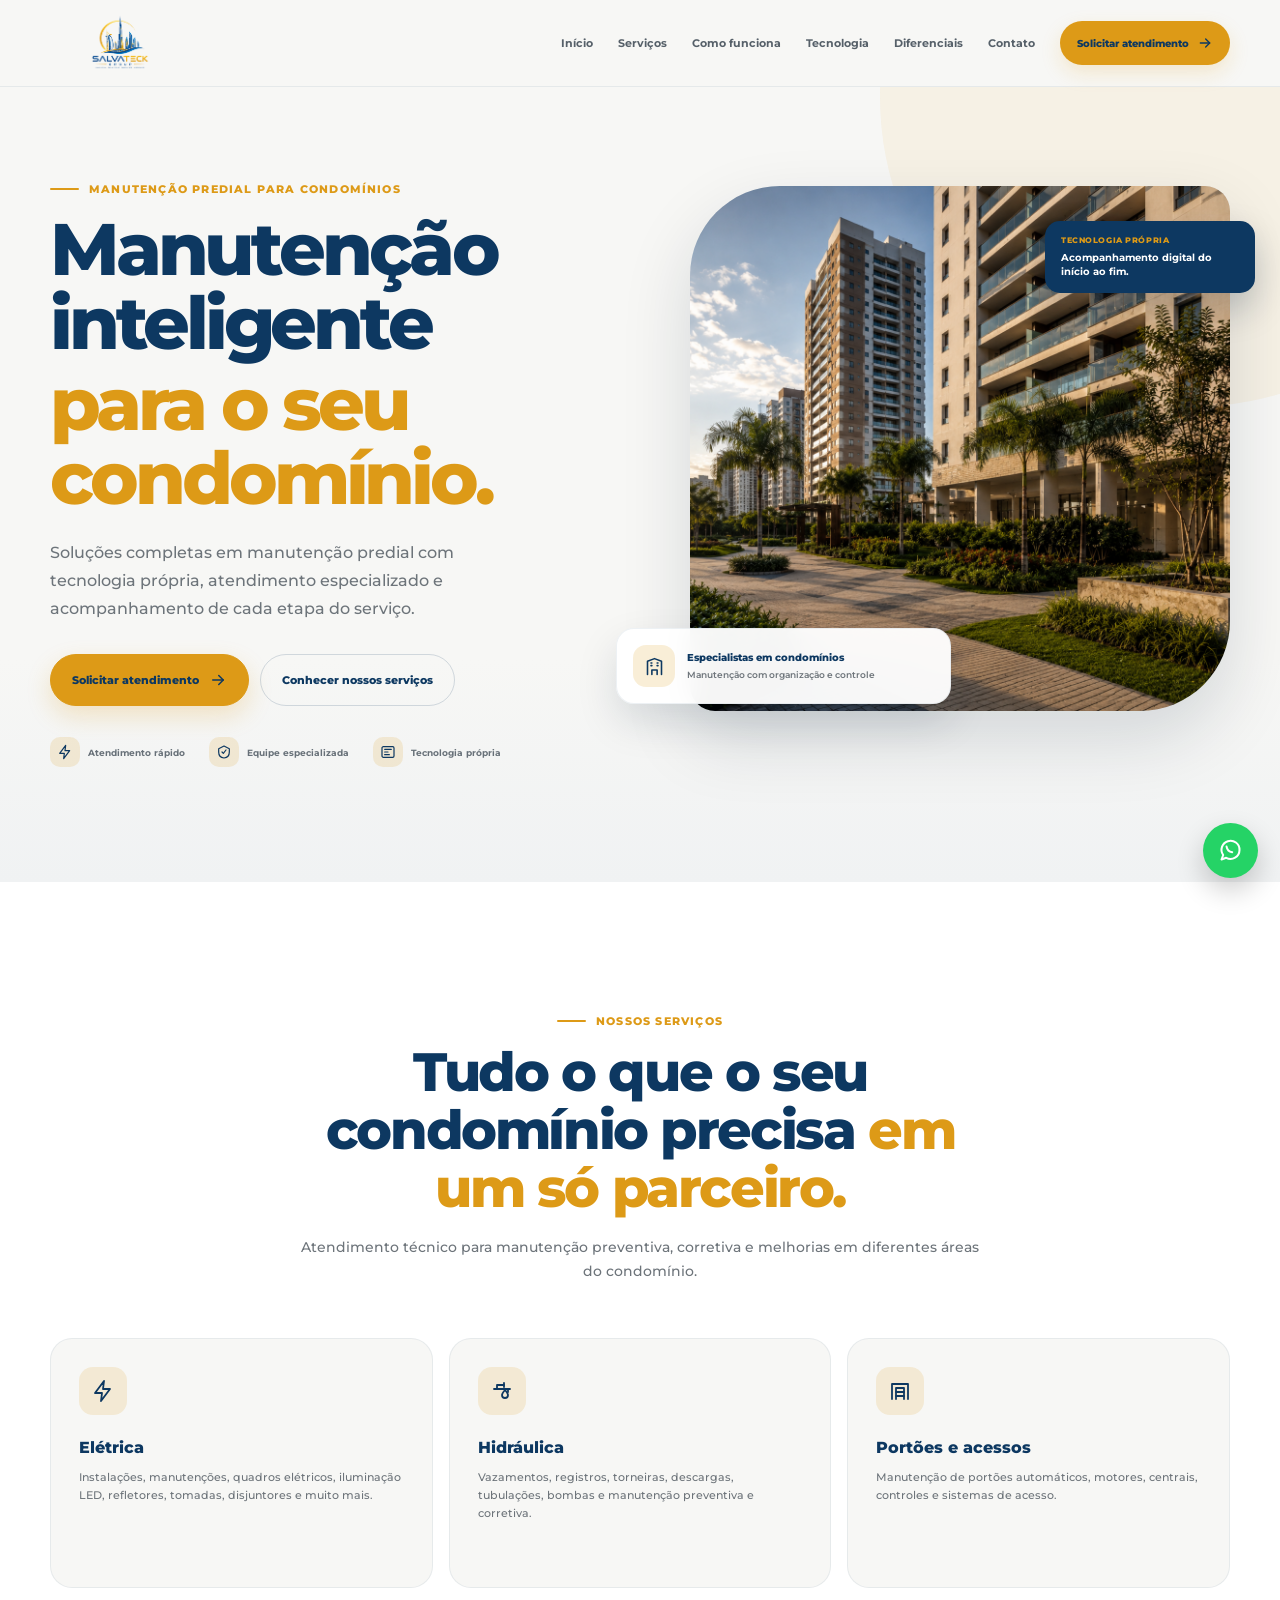
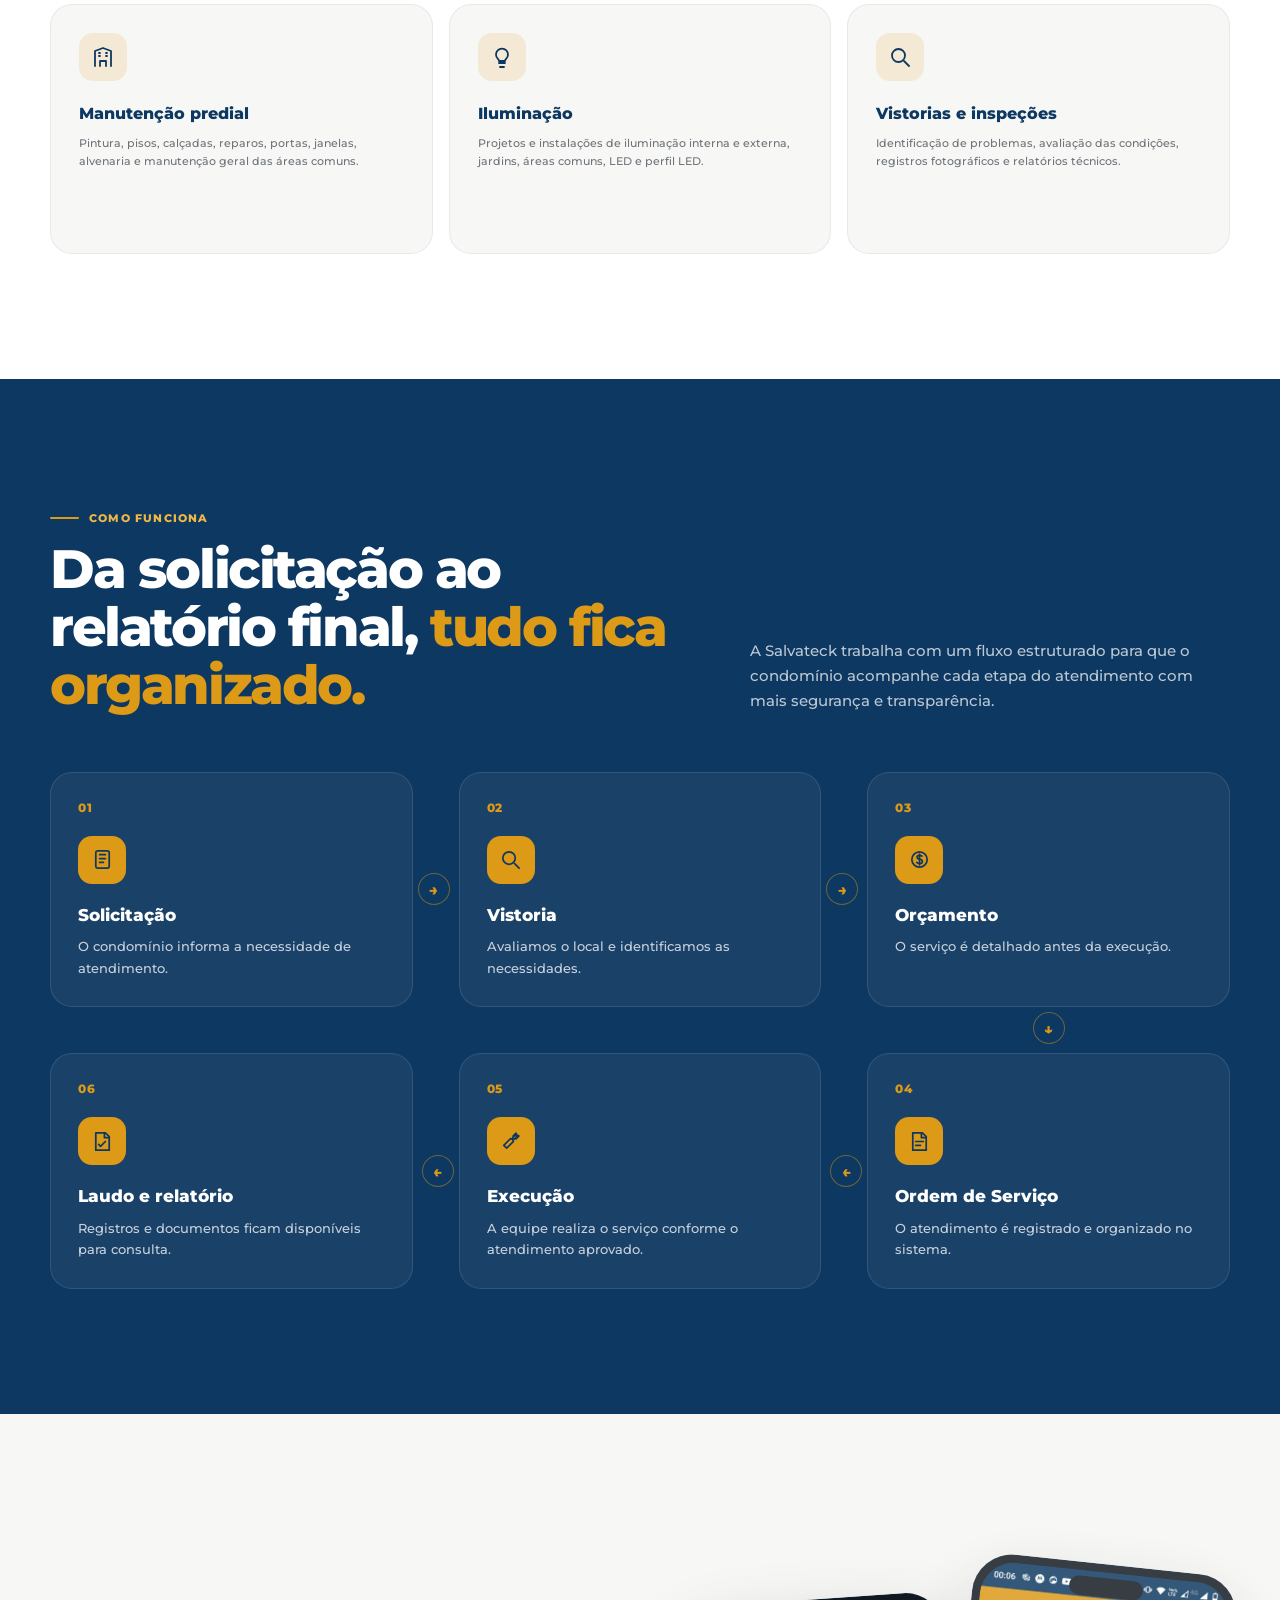
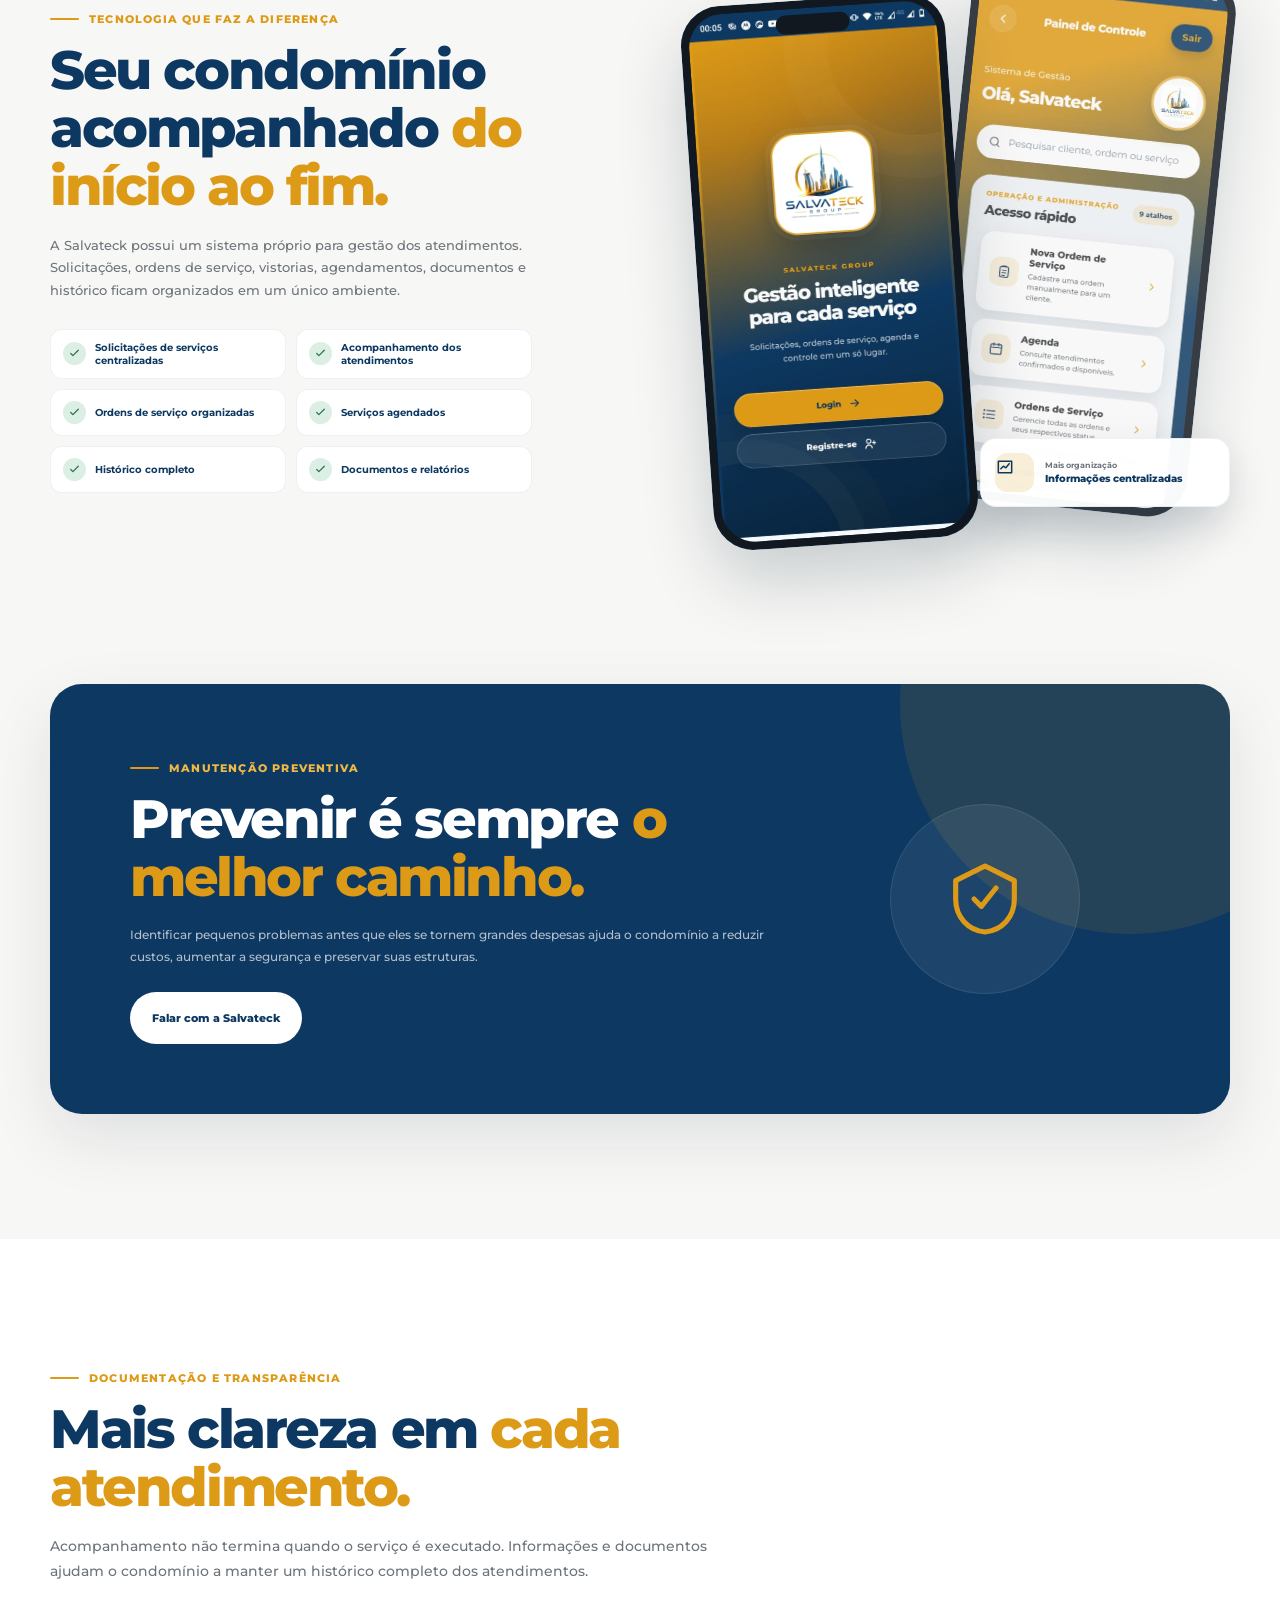
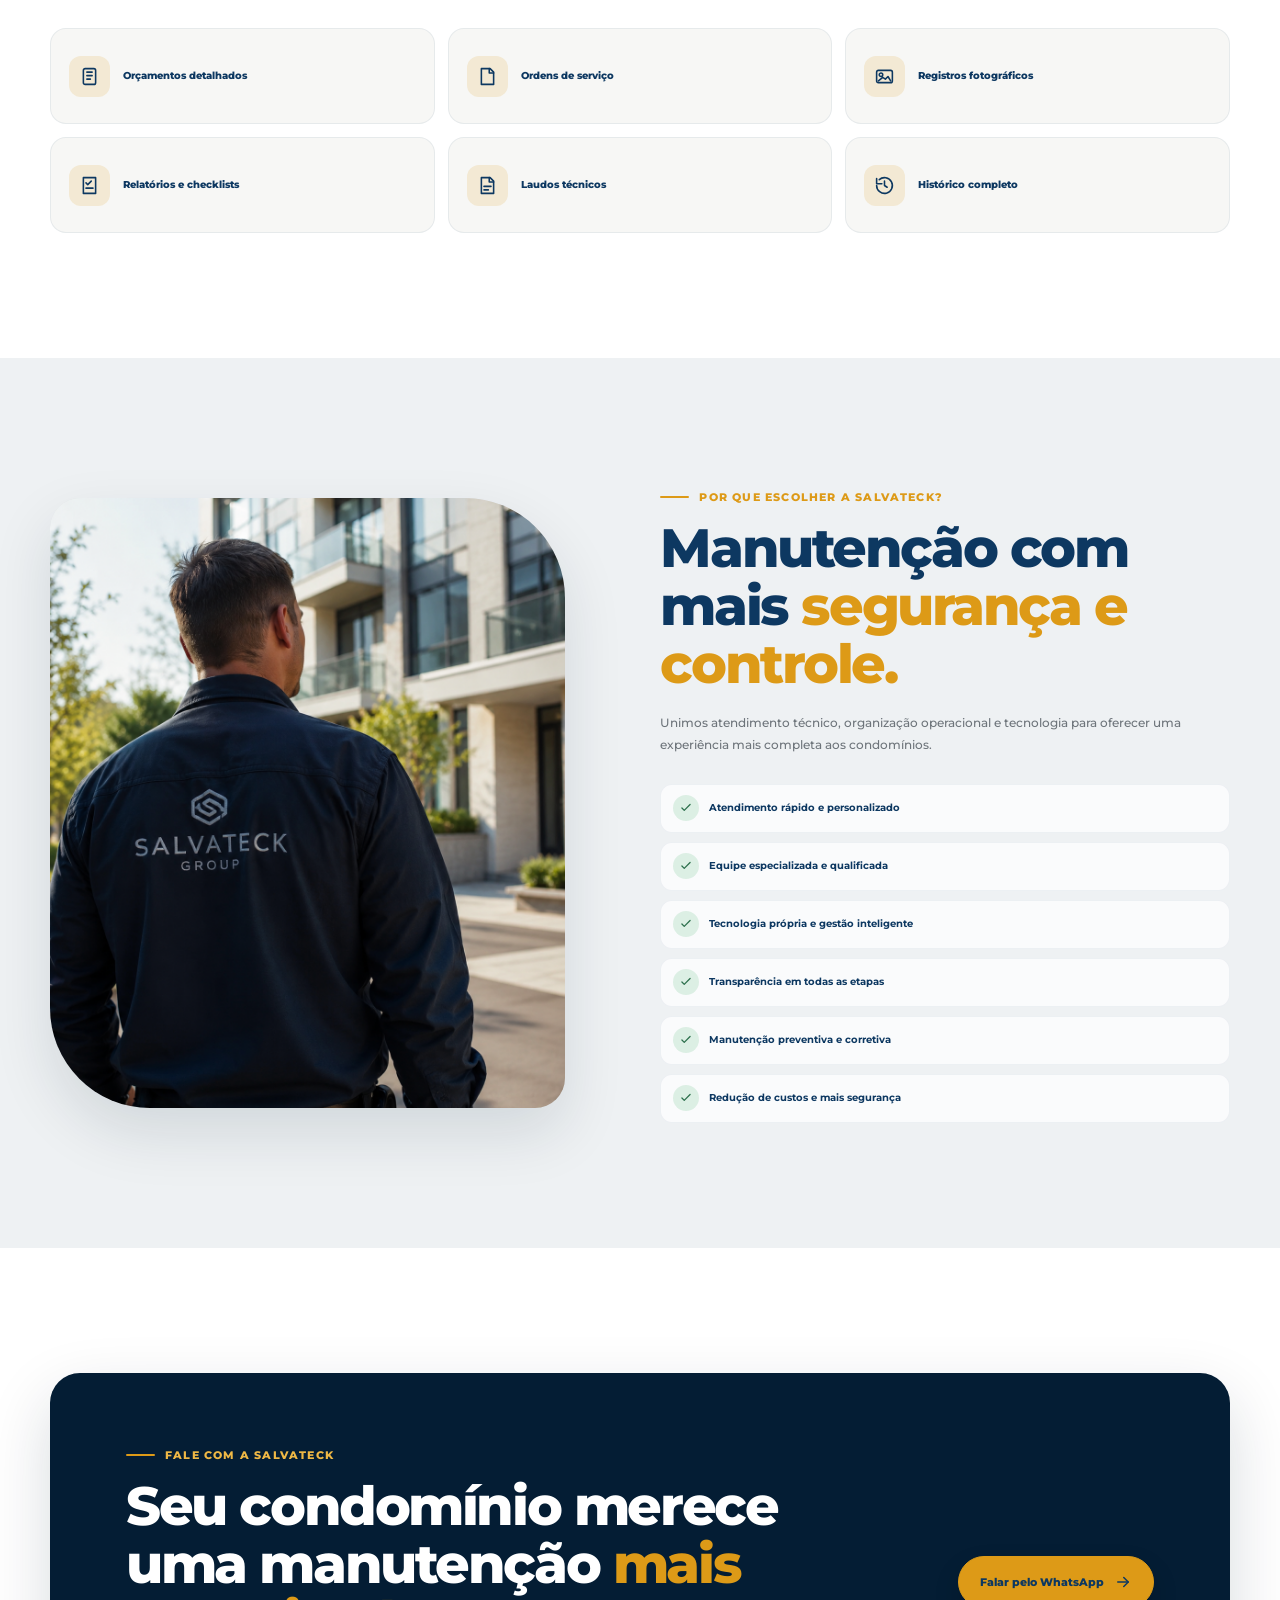
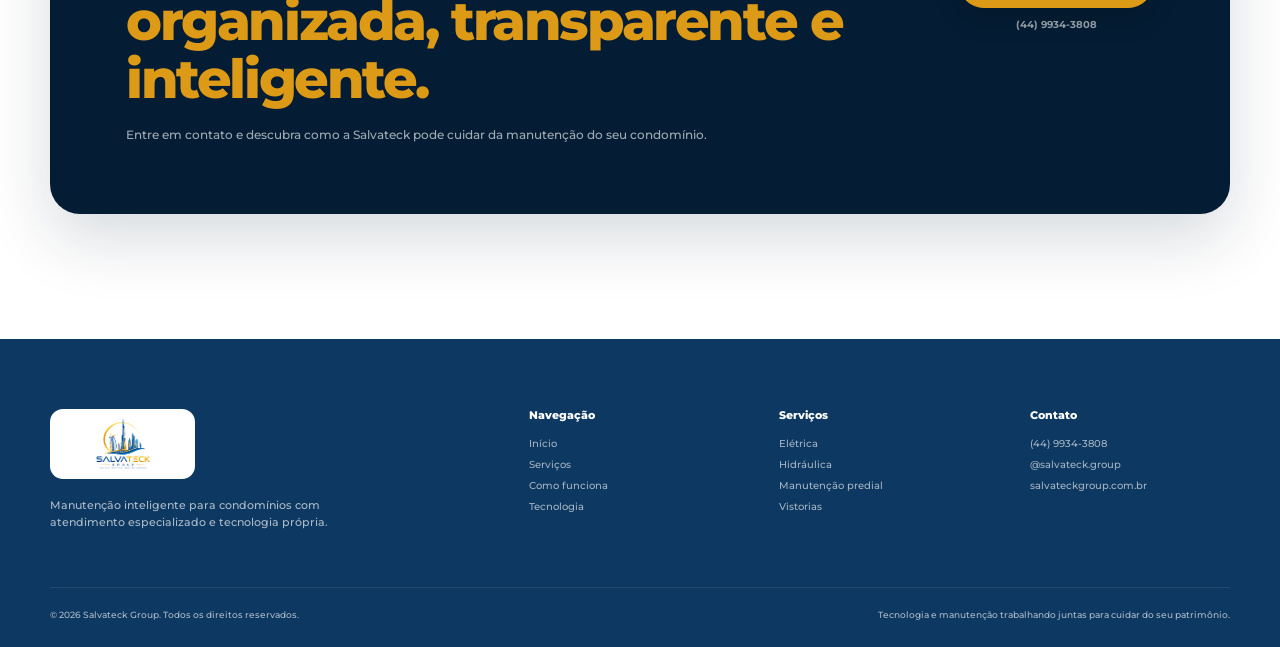
==== index.html @ cb02fda3 "ajustes icons" ====
<!DOCTYPE html>
<html lang="pt-BR">

<head>
  <!-- Google tag (gtag.js) -->
  <script async src="https://www.googletagmanager.com/gtag/js?id=G-5KNRWK5TKQ"></script>

  <script>
    window.dataLayer = window.dataLayer || [];

    function gtag() {
      dataLayer.push(arguments);
    }

    gtag("js", new Date());
    gtag("config", "G-5KNRWK5TKQ");
  </script>
  <meta charset="UTF-8" />

  <meta name="viewport" content="width=device-width, initial-scale=1.0" />

  <meta name="description" content="Manutenção inteligente para condomínios. A Salvateck oferece soluções completas em manutenção predial com tecnologia própria, organização, transparência e acompanhamento de cada atendimento." />

  <meta name="theme-color" content="#F7F7F5" />

  <!-- Open Graph -->
  <meta property="og:type" content="website" />
  <meta property="og:site_name" content="Salvateck Group" />
  <meta property="og:locale" content="pt_BR" />
  <meta property="og:url" content="https://salvateck-site.vercel.app/" />

  <meta property="og:title" content="Salvateck | Manutenção Inteligente para Condomínios" />

  <meta property="og:description" content="Soluções completas em manutenção predial com tecnologia própria, organização, segurança e transparência para o seu condomínio." />

  <meta property="og:image" content="https://salvateck-site.vercel.app/assets/images/compartilhamento-salvateck.png" />

  <meta property="og:image:type" content="image/png" />
  <meta property="og:image:alt" content="Salvateck - Manutenção inteligente para condomínios" />

  <!-- Compartilhamento em X / Twitter -->
  <meta name="twitter:card" content="summary_large_image" />

  <meta name="twitter:title" content="Salvateck | Manutenção Inteligente para Condomínios" />

  <meta name="twitter:description" content="Soluções completas em manutenção predial com tecnologia própria para condomínios." />

  <meta name="twitter:image" content="https://salvateck-site.vercel.app/assets/images/compartilhamento-salvateck.png" />

  <title>
    Salvateck | Manutenção Inteligente para Condomínios
  </title>

  <link rel="preconnect" href="https://fonts.googleapis.com" />

  <link rel="preconnect" href="https://fonts.gstatic.com" crossorigin />

  <link href="https://fonts.googleapis.com/css2?family=Montserrat:wght@400;500;600;700;800&display=swap" rel="stylesheet" />

  <link rel="stylesheet" href="css/style.css" />

  <!-- Ícones do site -->
  <link rel="icon" type="image/png" href="assets/images/favicon-salvateck-32.png" />
  <link rel="apple-touch-icon" href="assets/images/apple-touch-icon-salvateck.png" />
</head>

<body>

  <!-- =====================================================
       CABEÇALHO
  ====================================================== -->

  <header class="site-header" id="inicio">

    <div class="site-header__container">

      <a href="#inicio" class="site-logo" aria-label="Salvateck - Página inicial">

        <img src="assets/logo.salvateck.png" alt="Salvateck Group" />

      </a>

      <nav class="site-nav" id="site-nav" aria-label="Navegação principal">

        <a href="#inicio">
          Início
        </a>

        <a href="#servicos">
          Serviços
        </a>

        <a href="#como-funciona">
          Como funciona
        </a>

        <a href="#tecnologia">
          Tecnologia
        </a>

        <a href="#diferenciais">
          Diferenciais
        </a>

        <a href="#contato">
          Contato
        </a>

      </nav>

      <a href="https://wa.me/554499343808" class="header-cta" target="_blank" rel="noopener noreferrer">

        Solicitar atendimento

        <svg viewBox="0 0 24 24" aria-hidden="true">
          <path d="M5 12h14"></path>
          <path d="m13 6 6 6-6 6"></path>
        </svg>

      </a>

      <button type="button" class="menu-button" id="menu-button" aria-label="Abrir menu" aria-expanded="false" aria-controls="site-nav">

        <span></span>
        <span></span>
        <span></span>

      </button>

    </div>

  </header>

  <main>

    <!-- =====================================================
         HERO
    ====================================================== -->

    <section class="hero">

      <div class="hero__container">

        <div class="hero__content">

          <span class="section-eyebrow">
            Manutenção predial para condomínios
          </span>

          <h1>
            Manutenção inteligente
            <span>
              para o seu condomínio.
            </span>
          </h1>

          <p class="hero__description">
            Soluções completas em manutenção predial com tecnologia própria,
            atendimento especializado e acompanhamento de cada etapa do
            serviço.
          </p>

          <div class="hero__actions">

            <a href="https://wa.me/554499343808" class="button button--primary" target="_blank" rel="noopener noreferrer">

              Solicitar atendimento

              <svg viewBox="0 0 24 24" aria-hidden="true">
                <path d="M5 12h14"></path>
                <path d="m13 6 6 6-6 6"></path>
              </svg>

            </a>

            <a href="#servicos" class="button button--secondary">
              Conhecer nossos serviços
            </a>

          </div>

          <div class="hero__trust">

            <div class="hero__trust-item">

              <span class="hero__trust-icon">

                <svg viewBox="0 0 24 24" aria-hidden="true">
                  <path d="M13 2 4 14h7l-1 8 9-12h-7l1-8Z"></path>
                </svg>

              </span>

              <span>
                Atendimento rápido
              </span>

            </div>

            <div class="hero__trust-item">

              <span class="hero__trust-icon">

                <svg viewBox="0 0 24 24" aria-hidden="true">
                  <path d="M12 3 4 7v5c0 5 3.4 8.5 8 9 4.6-.5 8-4 8-9V7l-8-4Z"></path>
                  <path d="m9 12 2 2 4-5"></path>
                </svg>

              </span>

              <span>
                Equipe especializada
              </span>

            </div>

            <div class="hero__trust-item">

              <span class="hero__trust-icon">

                <svg viewBox="0 0 24 24" aria-hidden="true">
                  <rect x="3" y="4" width="18" height="16" rx="2"></rect>
                  <path d="M7 8h10M7 12h5M7 16h7"></path>
                </svg>

              </span>

              <span>
                Tecnologia própria
              </span>

            </div>

          </div>

        </div>

        <div class="hero__visual">

          <figure class="hero__image">

            <img src="assets/images/hero-condominio.png" alt="Condomínio moderno atendido pela Salvateck" />

          </figure>

          <div class="hero__badge">

            <span class="hero__badge-icon">

              <svg viewBox="0 0 24 24" aria-hidden="true">
                <path d="M4 21V6l8-3 8 3v15"></path>
                <path d="M9 21v-5h6v5"></path>
                <path d="M8 8h1M8 11h1M15 8h1M15 11h1"></path>
              </svg>

            </span>

            <div>

              <strong>
                Especialistas em condomínios
              </strong>

              <span>
                Manutenção com organização e controle
              </span>

            </div>

          </div>

          <div class="hero__technology">

            <span>
              Tecnologia própria
            </span>

            <strong>
              Acompanhamento digital do início ao fim.
            </strong>

          </div>

        </div>

      </div>

    </section>

    <!-- =====================================================
         SERVIÇOS
    ====================================================== -->

    <section class="services section" id="servicos">

      <div class="section-container">

        <header class="section-heading section-heading--center">

          <span class="section-eyebrow">
            Nossos serviços
          </span>

          <h2>
            Tudo o que o seu condomínio precisa
            <span>
              em um só parceiro.
            </span>
          </h2>

          <p>
            Atendimento técnico para manutenção preventiva, corretiva e
            melhorias em diferentes áreas do condomínio.
          </p>

        </header>

        <div class="services-grid">

          <!-- Elétrica -->

          <article class="service-card">

            <span class="service-card__icon">

              <svg viewBox="0 0 24 24" aria-hidden="true">
                <path d="M13 2 4 14h7l-1 8 9-12h-7l1-8Z"></path>
              </svg>

            </span>

            <h3>
              Elétrica
            </h3>

            <p>
              Instalações, manutenções, quadros elétricos, iluminação LED,
              refletores, tomadas, disjuntores e muito mais.
            </p>

          </article>

          <!-- Hidráulica -->

          <article class="service-card">

            <span class="service-card__icon">

              <svg viewBox="0 0 24 24" aria-hidden="true">
                <path d="M4 10h16"></path>
                <path d="M7 10V6h7"></path>
                <path d="M14 4v4"></path>
                <path d="M18 10v3"></path>
                <path d="M18 16c0 2-1.3 3-3 3s-3-1-3-3c0-1.4 1.4-3.2 3-5 1.6 1.8 3 3.6 3 5Z"></path>
              </svg>

            </span>

            <h3>
              Hidráulica
            </h3>

            <p>
              Vazamentos, registros, torneiras, descargas, tubulações,
              bombas e manutenção preventiva e corretiva.
            </p>

          </article>

          <!-- Portões -->

          <article class="service-card">

            <span class="service-card__icon">

              <svg viewBox="0 0 24 24" aria-hidden="true">
                <path d="M4 20V5h16v15"></path>
                <path d="M8 20V9h8v11"></path>
                <path d="M8 13h8"></path>
                <path d="M8 17h8"></path>
              </svg>

            </span>

            <h3>
              Portões e acessos
            </h3>

            <p>
              Manutenção de portões automáticos, motores, centrais,
              controles e sistemas de acesso.
            </p>

          </article>

          <!-- Manutenção Predial -->

          <article class="service-card">

            <span class="service-card__icon">

              <svg viewBox="0 0 24 24" aria-hidden="true">
                <path d="M4 21V6l8-3 8 3v15"></path>
                <path d="M9 21v-5h6v5"></path>
                <path d="M8 8h1M8 11h1M15 8h1M15 11h1"></path>
              </svg>

            </span>

            <h3>
              Manutenção predial
            </h3>

            <p>
              Pintura, pisos, calçadas, reparos, portas, janelas, alvenaria
              e manutenção geral das áreas comuns.
            </p>

          </article>

          <!-- Iluminação -->

          <article class="service-card">

            <span class="service-card__icon">

              <svg viewBox="0 0 24 24" aria-hidden="true">
                <path d="M9 18h6"></path>
                <path d="M10 22h4"></path>
                <path d="M8 14a6 6 0 1 1 8 0c-1 .7-1 1.5-1 2H9c0-.5 0-1.3-1-2Z"></path>
              </svg>

            </span>

            <h3>
              Iluminação
            </h3>

            <p>
              Projetos e instalações de iluminação interna e externa,
              jardins, áreas comuns, LED e perfil LED.
            </p>

          </article>

          <!-- Vistorias -->

          <article class="service-card">

            <span class="service-card__icon">

              <svg viewBox="0 0 24 24" aria-hidden="true">
                <circle cx="10.5" cy="10.5" r="6.5"></circle>
                <path d="m16 16 5 5"></path>
              </svg>

            </span>

            <h3>
              Vistorias e inspeções
            </h3>

            <p>
              Identificação de problemas, avaliação das condições,
              registros fotográficos e relatórios técnicos.
            </p>

          </article>

        </div>

      </div>

    </section>

    <!-- =====================================================
         COMO FUNCIONA
    ====================================================== -->

    <section class="process section" id="como-funciona">

      <div class="section-container">

        <div class="process__intro">

          <div>

            <span class="section-eyebrow section-eyebrow--light">
              Como funciona
            </span>

            <h2>
              Da solicitação ao relatório final,
              <span>
                tudo fica organizado.
              </span>
            </h2>

          </div>

          <p>
            A Salvateck trabalha com um fluxo estruturado para que o
            condomínio acompanhe cada etapa do atendimento com mais
            segurança e transparência.
          </p>

        </div>

        <div class="process-flow">

          <article class="process-step">

            <span class="process-step__number">
              01
            </span>

            <span class="process-step__icon">

              <svg viewBox="0 0 24 24" aria-hidden="true">
                <rect x="5" y="3" width="14" height="18" rx="2"></rect>
                <path d="M9 7h6M9 11h6M9 15h4"></path>
              </svg>

            </span>

            <h3>
              Solicitação
            </h3>

            <p>
              O condomínio informa a necessidade de atendimento.
            </p>

          </article>

          <article class="process-step">

            <span class="process-step__number">
              02
            </span>

            <span class="process-step__icon">

              <svg viewBox="0 0 24 24" aria-hidden="true">
                <circle cx="10.5" cy="10.5" r="6.5"></circle>
                <path d="m16 16 5 5"></path>
              </svg>

            </span>

            <h3>
              Vistoria
            </h3>

            <p>
              Avaliamos o local e identificamos as necessidades.
            </p>

          </article>

          <article class="process-step">

            <span class="process-step__number">
              03
            </span>

            <span class="process-step__icon">

              <svg viewBox="0 0 24 24" aria-hidden="true">
                <circle cx="12" cy="12" r="8"></circle>
                <path d="M14.5 8.5c-.6-.5-1.4-.8-2.5-.8-1.5 0-2.5.8-2.5 1.9 0 1.2 1 1.7 2.7 2.1 1.7.4 2.8 1 2.8 2.3 0 1.3-1.2 2.2-2.8 2.2-1.2 0-2.3-.4-3.1-1.1"></path>
                <path d="M12 6.4v11.2"></path>
              </svg>

            </span>

            <h3>
              Orçamento
            </h3>

            <p>
              O serviço é detalhado antes da execução.
            </p>

          </article>

          <article class="process-step">

            <span class="process-step__number">
              04
            </span>

            <span class="process-step__icon">

              <svg viewBox="0 0 24 24" aria-hidden="true">
                <path d="M5 3h10l4 4v14H5z"></path>
                <path d="M14 3v5h5"></path>
                <path d="M8 12h8M8 16h5"></path>
              </svg>

            </span>

            <h3>
              Ordem de Serviço
            </h3>

            <p>
              O atendimento é registrado e organizado no sistema.
            </p>

          </article>

          <article class="process-step">

            <span class="process-step__number">
              05
            </span>

            <span class="process-step__icon">

              <svg viewBox="0 0 24 24" aria-hidden="true">
                <path d="m14.7 6.3 3-3a4 4 0 0 1-5.6 5.6L5 16l3 3 7.1-7.1a4 4 0 0 1 5.6-5.6l-3 3"></path>
              </svg>

            </span>

            <h3>
              Execução
            </h3>

            <p>
              A equipe realiza o serviço conforme o atendimento aprovado.
            </p>

          </article>

          <article class="process-step">

            <span class="process-step__number">
              06
            </span>

            <span class="process-step__icon">

              <svg viewBox="0 0 24 24" aria-hidden="true">
                <path d="M5 3h10l4 4v14H5z"></path>
                <path d="M14 3v5h5"></path>
                <path d="m8 15 2 2 5-5"></path>
              </svg>

            </span>

            <h3>
              Laudo e relatório
            </h3>

            <p>
              Registros e documentos ficam disponíveis para consulta.
            </p>

          </article>

        </div>

      </div>

    </section>

    <!-- =====================================================
         TECNOLOGIA
    ====================================================== -->

    <section class="technology section" id="tecnologia">

      <div class="section-container">

        <div class="technology__grid">

          <div class="technology__content">

            <span class="section-eyebrow">
              Tecnologia que faz a diferença
            </span>

            <h2>
              Seu condomínio acompanhado
              <span>
                do início ao fim.
              </span>
            </h2>

            <p>
              A Salvateck possui um sistema próprio para gestão dos
              atendimentos. Solicitações, ordens de serviço, vistorias,
              agendamentos, documentos e histórico ficam organizados em
              um único ambiente.
            </p>

            <ul class="feature-list">

              <li>

                <span>

                  <svg viewBox="0 0 24 24" aria-hidden="true">
                    <path d="m5 12 4 4L19 6"></path>
                  </svg>

                </span>

                Solicitações de serviços centralizadas

              </li>

              <li>

                <span>

                  <svg viewBox="0 0 24 24" aria-hidden="true">
                    <path d="m5 12 4 4L19 6"></path>
                  </svg>

                </span>

                Acompanhamento dos atendimentos

              </li>

              <li>

                <span>

                  <svg viewBox="0 0 24 24" aria-hidden="true">
                    <path d="m5 12 4 4L19 6"></path>
                  </svg>

                </span>

                Ordens de serviço organizadas

              </li>

              <li>

                <span>

                  <svg viewBox="0 0 24 24" aria-hidden="true">
                    <path d="m5 12 4 4L19 6"></path>
                  </svg>

                </span>

                Serviços agendados

              </li>

              <li>

                <span>

                  <svg viewBox="0 0 24 24" aria-hidden="true">
                    <path d="m5 12 4 4L19 6"></path>
                  </svg>

                </span>

                Histórico completo

              </li>

              <li>

                <span>

                  <svg viewBox="0 0 24 24" aria-hidden="true">
                    <path d="m5 12 4 4L19 6"></path>
                  </svg>

                </span>

                Documentos e relatórios

              </li>

            </ul>

          </div>

          <div class="technology__visual">

            <div class="phone-mockup phone-mockup--back">

              <img src="assets/images/salvateck-sistema-2.jpeg" alt="Tela do sistema Salvateck" />

            </div>

            <div class="phone-mockup phone-mockup--front">

              <img src="assets/images/salvateck-sistema-1.jpeg" alt="Aplicativo Salvateck" />

            </div>

            <div class="technology__floating-card">

              <span class="technology__floating-icon">

                <svg viewBox="0 0 24 24" aria-hidden="true">
                  <path d="M4 19V5h16v14H4Z"></path>
                  <path d="m7 14 3-3 3 2 4-5"></path>
                </svg>

              </span>

              <div>

                <span>
                  Mais organização
                </span>

                <strong>
                  Informações centralizadas
                </strong>

              </div>

            </div>

          </div>

        </div>

      </div>

    </section>

    <!-- =====================================================
         MANUTENÇÃO PREVENTIVA
    ====================================================== -->

    <section class="preventive">

      <div class="section-container">

        <div class="preventive__card">

          <div class="preventive__content">

            <span class="section-eyebrow section-eyebrow--light">
              Manutenção preventiva
            </span>

            <h2>
              Prevenir é sempre
              <span>
                o melhor caminho.
              </span>
            </h2>

            <p>
              Identificar pequenos problemas antes que eles se tornem grandes
              despesas ajuda o condomínio a reduzir custos, aumentar a
              segurança e preservar suas estruturas.
            </p>

            <a href="https://wa.me/554499343808" class="button button--light" target="_blank" rel="noopener noreferrer">
              Falar com a Salvateck
            </a>

          </div>

          <div class="preventive__icon">

            <svg viewBox="0 0 24 24" aria-hidden="true">
              <path d="M12 3 4 7v5c0 5 3.4 8.5 8 9 4.6-.5 8-4 8-9V7l-8-4Z"></path>
              <path d="m9 12 2 2 4-5"></path>
            </svg>

          </div>

        </div>

      </div>

    </section>

    <!-- =====================================================
         DOCUMENTAÇÃO
    ====================================================== -->

    <section class="documentation section">

      <div class="section-container">

        <header class="section-heading">

          <span class="section-eyebrow">
            Documentação e transparência
          </span>

          <h2>
            Mais clareza em
            <span>
              cada atendimento.
            </span>
          </h2>

          <p>
            Acompanhamento não termina quando o serviço é executado.
            Informações e documentos ajudam o condomínio a manter um
            histórico completo dos atendimentos.
          </p>

        </header>

        <div class="documentation-grid">

          <article class="document-card">

            <span class="document-card__icon">

              <svg viewBox="0 0 24 24" aria-hidden="true">
                <rect x="5" y="3" width="14" height="18" rx="2"></rect>
                <path d="M9 7h6M9 11h6M9 15h4"></path>
              </svg>

            </span>

            <strong>
              Orçamentos detalhados
            </strong>

          </article>

          <article class="document-card">

            <span class="document-card__icon">

              <svg viewBox="0 0 24 24" aria-hidden="true">
                <path d="M5 3h10l4 4v14H5z"></path>
                <path d="M14 3v5h5"></path>
              </svg>

            </span>

            <strong>
              Ordens de serviço
            </strong>

          </article>

          <article class="document-card">

            <span class="document-card__icon">

              <svg viewBox="0 0 24 24" aria-hidden="true">
                <rect x="3" y="5" width="18" height="14" rx="2"></rect>
                <circle cx="8" cy="10" r="2"></circle>
                <path d="m5 17 5-4 3 2 3-3 3 5"></path>
              </svg>

            </span>

            <strong>
              Registros fotográficos
            </strong>

          </article>

          <article class="document-card">

            <span class="document-card__icon">

              <svg viewBox="0 0 24 24" aria-hidden="true">
                <path d="M5 3h14v18H5z"></path>
                <path d="m8 9 2 2 4-4"></path>
                <path d="M8 15h8"></path>
              </svg>

            </span>

            <strong>
              Relatórios e checklists
            </strong>

          </article>

          <article class="document-card">

            <span class="document-card__icon">

              <svg viewBox="0 0 24 24" aria-hidden="true">
                <path d="M5 3h10l4 4v14H5z"></path>
                <path d="M14 3v5h5"></path>
                <path d="M8 13h8M8 17h5"></path>
              </svg>

            </span>

            <strong>
              Laudos técnicos
            </strong>

          </article>

          <article class="document-card">

            <span class="document-card__icon">

              <svg viewBox="0 0 24 24" aria-hidden="true">
                <path d="M3 12a9 9 0 1 0 3-6.7"></path>
                <path d="M3 4v6h6"></path>
                <path d="M12 7v5l3 2"></path>
              </svg>

            </span>

            <strong>
              Histórico completo
            </strong>

          </article>

        </div>

      </div>

    </section>

    <!-- =====================================================
         DIFERENCIAIS
    ====================================================== -->

    <section class="why-us section" id="diferenciais">

      <div class="section-container">

        <div class="why-us__grid">

          <div class="why-us__image">

            <img src="assets/images/profissional-salvateck.png" alt="Profissional da Salvateck em atendimento" />

          </div>

          <div class="why-us__content">

            <span class="section-eyebrow">
              Por que escolher a Salvateck?
            </span>

            <h2>
              Manutenção com mais
              <span>
                segurança e controle.
              </span>
            </h2>

            <p>
              Unimos atendimento técnico, organização operacional e
              tecnologia para oferecer uma experiência mais completa aos
              condomínios.
            </p>

            <div class="why-us__list">

              <div class="why-us__item">

                <span>

                  <svg viewBox="0 0 24 24" aria-hidden="true">
                    <path d="m5 12 4 4L19 6"></path>
                  </svg>

                </span>

                <strong>
                  Atendimento rápido e personalizado
                </strong>

              </div>

              <div class="why-us__item">

                <span>

                  <svg viewBox="0 0 24 24" aria-hidden="true">
                    <path d="m5 12 4 4L19 6"></path>
                  </svg>

                </span>

                <strong>
                  Equipe especializada e qualificada
                </strong>

              </div>

              <div class="why-us__item">

                <span>

                  <svg viewBox="0 0 24 24" aria-hidden="true">
                    <path d="m5 12 4 4L19 6"></path>
                  </svg>

                </span>

                <strong>
                  Tecnologia própria e gestão inteligente
                </strong>

              </div>

              <div class="why-us__item">

                <span>

                  <svg viewBox="0 0 24 24" aria-hidden="true">
                    <path d="m5 12 4 4L19 6"></path>
                  </svg>

                </span>

                <strong>
                  Transparência em todas as etapas
                </strong>

              </div>

              <div class="why-us__item">

                <span>

                  <svg viewBox="0 0 24 24" aria-hidden="true">
                    <path d="m5 12 4 4L19 6"></path>
                  </svg>

                </span>

                <strong>
                  Manutenção preventiva e corretiva
                </strong>

              </div>

              <div class="why-us__item">

                <span>

                  <svg viewBox="0 0 24 24" aria-hidden="true">
                    <path d="m5 12 4 4L19 6"></path>
                  </svg>

                </span>

                <strong>
                  Redução de custos e mais segurança
                </strong>

              </div>

            </div>

          </div>

        </div>

      </div>

    </section>

    <!-- =====================================================
         CTA FINAL
    ====================================================== -->

    <section class="final-cta" id="contato">

      <div class="section-container">

        <div class="final-cta__card">

          <div class="final-cta__content">

            <span class="section-eyebrow section-eyebrow--light">
              Fale com a Salvateck
            </span>

            <h2>
              Seu condomínio merece uma manutenção
              <span>
                mais organizada, transparente e inteligente.
              </span>
            </h2>

            <p>
              Entre em contato e descubra como a Salvateck pode cuidar da
              manutenção do seu condomínio.
            </p>

          </div>

          <div class="final-cta__actions">

            <a href="https://wa.me/554499343808" class="button button--accent" target="_blank" rel="noopener noreferrer">

              Falar pelo WhatsApp

              <svg viewBox="0 0 24 24" aria-hidden="true">
                <path d="M5 12h14"></path>
                <path d="m13 6 6 6-6 6"></path>
              </svg>

            </a>

            <span>
              (44) 9934-3808
            </span>

          </div>

        </div>

      </div>

    </section>

  </main>

  <!-- =====================================================
       RODAPÉ
  ====================================================== -->

  <footer class="site-footer">

    <div class="section-container">

      <div class="site-footer__top">

        <div class="site-footer__brand">

          <img src="assets/logo.salvateck.png" alt="Salvateck Group" />

          <p>
            Manutenção inteligente para condomínios com atendimento
            especializado e tecnologia própria.
          </p>

        </div>

        <div class="site-footer__column">

          <strong>
            Navegação
          </strong>

          <a href="#inicio">
            Início
          </a>

          <a href="#servicos">
            Serviços
          </a>

          <a href="#como-funciona">
            Como funciona
          </a>

          <a href="#tecnologia">
            Tecnologia
          </a>

        </div>

        <div class="site-footer__column">

          <strong>
            Serviços
          </strong>

          <span>
            Elétrica
          </span>

          <span>
            Hidráulica
          </span>

          <span>
            Manutenção predial
          </span>

          <span>
            Vistorias
          </span>

        </div>

        <div class="site-footer__column">

          <strong>
            Contato
          </strong>

          <a href="https://wa.me/554499343808" target="_blank" rel="noopener noreferrer">
            (44) 9934-3808
          </a>

          <a href="https://www.instagram.com/salvateck.group/" target="_blank" rel="noopener noreferrer">
            @salvateck.group
          </a>

          <a href="https://salvateckgroup.com.br" target="_blank" rel="noopener noreferrer">
            salvateckgroup.com.br
          </a>

        </div>

      </div>

      <div class="site-footer__bottom">

        <span>
          © 2026 Salvateck Group. Todos os direitos reservados.
        </span>

        <span>
          Tecnologia e manutenção trabalhando juntas para cuidar do seu patrimônio.
        </span>

      </div>

    </div>

  </footer>

  <!-- =====================================================
       WHATSAPP FLUTUANTE
  ====================================================== -->

  <a href="https://wa.me/554499343808" class="floating-whatsapp" target="_blank" rel="noopener noreferrer" aria-label="Falar com a Salvateck pelo WhatsApp">

    <svg viewBox="0 0 24 24" aria-hidden="true">
      <path d="M20 11.5a8 8 0 0 1-11.8 7L4 20l1.5-4A8 8 0 1 1 20 11.5Z"></path>
      <path d="M8.5 8.5c.5 3 2 4.5 5 5"></path>
    </svg>

  </a>

  <script src="js/script.js"></script>

</body>

</html>
---- css/style.css ----
/* =========================================================
   SALVATECK
   Landing Page Institucional
========================================================= */

/* =========================================================
   CONFIGURAÇÕES
========================================================= */

:root {
  --color-primary: #0d3861;
  --color-primary-dark: #082b4c;
  --color-primary-deep: #041d34;

  --color-accent: #dd9a17;
  --color-accent-light: #efb845;

  --color-background: #f7f7f5;
  --color-background-alt: #eef1f3;

  --color-white: #ffffff;

  --color-text: #2b2f33;
  --color-text-soft: #6d747a;
  --color-text-light: #8c9398;

  --page-width: 1180px;
  --page-padding: clamp(20px, 5vw, 42px);

  --section-space: clamp(78px, 10vw, 125px);

  --radius-small: 14px;
  --radius-medium: 22px;
  --radius-large: 34px;
  --radius-pill: 999px;

  --shadow-soft: 0 24px 65px rgba(4, 29, 52, 0.1);

  --shadow-card: 0 14px 35px rgba(4, 29, 52, 0.075);
}

/* =========================================================
   RESET
========================================================= */

* {
  margin: 0;
  padding: 0;

  box-sizing: border-box;
}

html {
  scroll-behavior: smooth;
}

body {
  min-width: 320px;

  overflow-x: hidden;

  font-family: "Montserrat", sans-serif;

  color: var(--color-text);
  background-color: var(--color-background);
}

body,
button,
input,
textarea,
select {
  font-family: "Montserrat", sans-serif;
}

img {
  display: block;

  max-width: 100%;
}

a {
  color: inherit;
  text-decoration: none;
}

button {
  border: none;
}

ul {
  list-style: none;
}

svg {
  display: block;
}

/* =========================================================
   ELEMENTOS GERAIS
========================================================= */

.section {
  padding: var(--section-space) var(--page-padding);
}

.section-container {
  width: min(100%, var(--page-width));

  margin: 0 auto;
}

.section-eyebrow {
  display: inline-flex;
  align-items: center;
  gap: 10px;

  font-size: 0.68rem;
  font-weight: 800;
  text-transform: uppercase;
  letter-spacing: 0.11em;

  color: var(--color-accent);
}

.section-eyebrow::before {
  content: "";

  width: 29px;
  height: 2px;

  background-color: var(--color-accent);

  border-radius: var(--radius-pill);
}

.section-eyebrow--light {
  color: var(--color-accent-light);
}

.section-heading {
  max-width: 690px;
}

.section-heading--center {
  margin-inline: auto;

  text-align: center;
}

.section-heading--center .section-eyebrow {
  justify-content: center;
}

.section-heading h2,
.process__intro h2,
.technology__content h2,
.preventive__content h2,
.why-us__content h2,
.final-cta__content h2 {
  margin-top: 15px;

  font-size: clamp(2rem, 4.4vw, 3.35rem);
  font-weight: 800;
  line-height: 1.08;
  letter-spacing: -0.045em;

  color: var(--color-primary);
}

.section-heading h2 span,
.process__intro h2 span,
.technology__content h2 span,
.preventive__content h2 span,
.why-us__content h2 span,
.final-cta__content h2 span {
  color: var(--color-accent);
}

.section-heading > p {
  margin-top: 18px;

  font-size: 0.88rem;
  font-weight: 500;
  line-height: 1.75;

  color: var(--color-text-soft);
}

/* =========================================================
   BOTÕES
========================================================= */

.button {
  min-height: 52px;

  display: inline-flex;
  align-items: center;
  justify-content: center;
  gap: 10px;

  padding: 0 21px;

  cursor: pointer;

  font-size: 0.7rem;
  font-weight: 800;

  border-radius: var(--radius-pill);

  transition:
    transform 180ms ease,
    background-color 180ms ease,
    color 180ms ease,
    border-color 180ms ease,
    box-shadow 180ms ease;
}

.button svg {
  width: 18px;
  height: 18px;

  fill: none;
  stroke: currentColor;
  stroke-width: 2;
  stroke-linecap: round;
  stroke-linejoin: round;
}

.button--primary {
  color: var(--color-primary);
  background-color: var(--color-accent);

  border: 1px solid var(--color-accent);

  box-shadow: 0 10px 24px rgba(221, 154, 23, 0.22);
}

.button--primary:hover {
  transform: translateY(-2px);

  background-color: var(--color-accent-light);

  box-shadow: 0 14px 30px rgba(221, 154, 23, 0.28);
}

.button--secondary {
  color: var(--color-primary);
  background-color: transparent;

  border: 1px solid rgba(13, 56, 97, 0.17);
}

.button--secondary:hover {
  transform: translateY(-2px);

  background-color: rgba(13, 56, 97, 0.055);
}

.button--light {
  color: var(--color-primary);
  background-color: var(--color-white);

  border: 1px solid rgba(255, 255, 255, 0.7);
}

.button--light:hover {
  transform: translateY(-2px);

  background-color: #f5f5f5;
}

.button--accent {
  color: var(--color-primary);
  background-color: var(--color-accent);

  border: 1px solid var(--color-accent);

  box-shadow: 0 12px 26px rgba(0, 0, 0, 0.16);
}

.button--accent:hover {
  transform: translateY(-2px);

  background-color: var(--color-accent-light);
}

/* =========================================================
   CABEÇALHO
========================================================= */

.site-header {
  position: relative;
  z-index: 50;

  width: 100%;

  background-color: rgba(247, 247, 245, 0.96);

  border-bottom: 1px solid rgba(13, 56, 97, 0.07);

  backdrop-filter: blur(14px);
}

.site-header__container {
  width: min(calc(100% - (var(--page-padding) * 2)), var(--page-width));

  min-height: 86px;

  display: flex;
  align-items: center;
  gap: 25px;

  margin: 0 auto;
}

.site-logo {
  flex: 0 0 auto;

  width: 140px;

  border: none;
  outline: none;
  background: transparent;
  box-shadow: none;
}

.site-logo img {
  width: 100%;
  height: 60px;

  display: block;

  object-fit: contain;

  border: none;
  outline: none;
  background: transparent;
  box-shadow: none;
}

.site-logo:focus {
  outline: none;
}

.site-logo:focus-visible {
  outline: 2px solid var(--color-accent);
  outline-offset: 5px;

  border-radius: 8px;
}

.site-nav {
  display: flex;
  align-items: center;
  gap: 25px;

  margin-left: auto;
}

.site-nav a {
  position: relative;

  padding: 10px 0;

  font-size: 0.67rem;
  font-weight: 700;

  color: #566069;

  transition:
    color 180ms ease,
    transform 180ms ease;
}

.site-nav a::after {
  content: "";

  position: absolute;
  left: 0;
  bottom: 3px;

  width: 0;
  height: 2px;

  background-color: var(--color-accent);

  border-radius: var(--radius-pill);

  transition: width 180ms ease;
}

.site-nav a:hover {
  color: var(--color-primary);
}

.site-nav a:hover::after {
  width: 100%;
}

.header-cta {
  flex: 0 0 auto;

  min-height: 44px;

  display: inline-flex;
  align-items: center;
  justify-content: center;
  gap: 8px;

  padding: 0 17px;

  font-size: 0.63rem;
  font-weight: 800;

  color: var(--color-primary);
  background-color: var(--color-accent);

  border-radius: var(--radius-pill);

  box-shadow: 0 8px 20px rgba(221, 154, 23, 0.18);

  transition:
    transform 180ms ease,
    background-color 180ms ease;
}

.header-cta:hover {
  transform: translateY(-2px);

  background-color: var(--color-accent-light);
}

.header-cta svg {
  width: 16px;
  height: 16px;

  fill: none;
  stroke: currentColor;
  stroke-width: 2;
  stroke-linecap: round;
  stroke-linejoin: round;
}

.menu-button {
  width: 44px;
  height: 44px;

  display: none;

  margin-left: auto;
  padding: 10px;

  cursor: pointer;

  background-color: var(--color-primary);

  border-radius: 50%;
}

.menu-button span {
  width: 20px;
  height: 2px;

  display: block;

  margin: 3px auto;

  background-color: var(--color-white);

  border-radius: var(--radius-pill);
}

/* =========================================================
   HERO
========================================================= */

.hero {
  position: relative;

  padding: clamp(58px, 7vw, 88px) var(--page-padding) clamp(78px, 9vw, 115px);

  overflow: hidden;

  background: linear-gradient(180deg, #f7f7f5 0%, #f7f7f5 72%, #f0f2f3 100%);
}

.hero::before {
  content: "";

  position: absolute;
  top: -300px;
  right: -220px;

  width: 620px;
  height: 620px;

  pointer-events: none;

  background-color: rgba(221, 154, 23, 0.07);

  border-radius: 50%;
}

.hero__container {
  position: relative;
  z-index: 2;

  width: min(100%, var(--page-width));

  display: grid;
  grid-template-columns:
    minmax(0, 0.9fr)
    minmax(450px, 1.1fr);
  align-items: center;
  gap: clamp(55px, 8vw, 100px);

  margin: 0 auto;
}

.hero__content {
  min-width: 0;
}

.hero h1 {
  max-width: 650px;

  margin-top: 17px;

  font-size: clamp(2.7rem, 6vw, 4.55rem);
  font-weight: 800;
  line-height: 1.01;
  letter-spacing: -0.058em;

  color: var(--color-primary);
}

.hero h1 span {
  display: block;

  margin-top: 8px;

  color: var(--color-accent);
}

.hero__description {
  max-width: 590px;

  margin-top: 24px;

  font-size: clamp(0.88rem, 1.5vw, 1rem);
  font-weight: 500;
  line-height: 1.75;

  color: var(--color-text-soft);
}

.hero__actions {
  display: flex;
  flex-wrap: wrap;
  gap: 11px;

  margin-top: 31px;
}

/* =========================================================
   BENEFÍCIOS NO HERO
========================================================= */

.hero__trust {
  display: flex;
  flex-wrap: wrap;
  gap: 13px 24px;

  margin-top: 31px;
}

.hero__trust-item {
  display: flex;
  align-items: center;
  gap: 8px;
}

.hero__trust-icon {
  width: 30px;
  height: 30px;

  display: grid;
  place-items: center;

  color: var(--color-primary);
  background-color: rgba(221, 154, 23, 0.15);

  border-radius: 10px;
}

.hero__trust-icon svg {
  width: 16px;
  height: 16px;

  fill: none;
  stroke: currentColor;
  stroke-width: 1.8;
  stroke-linecap: round;
  stroke-linejoin: round;
}

.hero__trust-item > span:last-child {
  font-size: 0.59rem;
  font-weight: 700;

  color: #677078;
}

/* =========================================================
   VISUAL DO HERO
========================================================= */

.hero__visual {
  position: relative;

  min-height: 570px;
}

.hero__image {
  position: absolute;
  top: 0;
  right: 0;

  width: min(100%, 540px);
  height: 525px;

  overflow: hidden;

  background-color: #e4e8ea;

  border-radius: 90px 25px 90px 25px;

  box-shadow: 0 28px 70px rgba(4, 29, 52, 0.14);
}

.hero__image img {
  width: 100%;
  height: 100%;

  object-fit: cover;
  object-position: center;
}

.hero__badge {
  position: absolute;
  z-index: 5;
  left: -20px;
  bottom: 52px;

  width: min(72%, 335px);

  display: flex;
  align-items: center;
  gap: 12px;

  padding: 16px;

  background-color: rgba(255, 255, 255, 0.96);

  border: 1px solid rgba(13, 56, 97, 0.07);
  border-radius: 18px;

  box-shadow: 0 18px 40px rgba(4, 29, 52, 0.13);

  backdrop-filter: blur(12px);
}

.hero__badge-icon {
  flex: 0 0 auto;

  width: 42px;
  height: 42px;

  display: grid;
  place-items: center;

  color: var(--color-primary);
  background-color: rgba(221, 154, 23, 0.17);

  border-radius: 13px;
}

.hero__badge-icon svg {
  width: 21px;
  height: 21px;

  fill: none;
  stroke: currentColor;
  stroke-width: 1.8;
  stroke-linecap: round;
  stroke-linejoin: round;
}

.hero__badge div {
  min-width: 0;
}

.hero__badge strong,
.hero__badge div > span {
  display: block;
}

.hero__badge strong {
  font-size: 0.65rem;
  font-weight: 800;
  line-height: 1.35;

  color: var(--color-primary);
}

.hero__badge div > span {
  margin-top: 3px;

  font-size: 0.54rem;
  font-weight: 600;
  line-height: 1.4;

  color: var(--color-text-soft);
}

.hero__technology {
  position: absolute;
  z-index: 4;
  top: 35px;
  right: -25px;

  width: 210px;

  padding: 14px 16px;

  color: var(--color-white);
  background-color: var(--color-primary);

  border-radius: 15px;

  box-shadow: 0 16px 35px rgba(4, 29, 52, 0.22);
}

.hero__technology span,
.hero__technology strong {
  display: block;
}

.hero__technology span {
  font-size: 0.51rem;
  font-weight: 800;
  text-transform: uppercase;
  letter-spacing: 0.07em;

  color: var(--color-accent);
}

.hero__technology strong {
  margin-top: 5px;

  font-size: 0.62rem;
  font-weight: 700;
  line-height: 1.45;
}

/* =========================================================
   SERVIÇOS
========================================================= */

.services {
  background-color: var(--color-white);
}

.services-grid {
  display: grid;
  grid-template-columns: repeat(3, minmax(0, 1fr));
  gap: 16px;

  margin-top: 54px;
}

.service-card {
  position: relative;

  min-height: 250px;

  padding: 28px;

  overflow: hidden;

  background-color: #f7f7f5;

  border: 1px solid rgba(13, 56, 97, 0.07);
  border-radius: 22px;

  transition:
    transform 180ms ease,
    box-shadow 180ms ease,
    border-color 180ms ease,
    background-color 180ms ease;
}

.service-card::before {
  content: "";

  position: absolute;
  top: 0;
  left: 0;

  width: 100%;
  height: 3px;

  background-color: transparent;

  transition: background-color 180ms ease;
}

.service-card:hover {
  transform: translateY(-5px);

  background-color: var(--color-white);

  border-color: rgba(221, 154, 23, 0.3);

  box-shadow: var(--shadow-card);
}

.service-card:hover::before {
  background-color: var(--color-accent);
}

.service-card__icon {
  width: 48px;
  height: 48px;

  display: grid;
  place-items: center;

  color: var(--color-primary);
  background-color: rgba(221, 154, 23, 0.15);

  border-radius: 14px;
}

.service-card__icon svg {
  width: 24px;
  height: 24px;

  fill: none;
  stroke: currentColor;
  stroke-width: 1.8;
  stroke-linecap: round;
  stroke-linejoin: round;
}

.service-card h3 {
  margin-top: 23px;

  font-size: 0.98rem;
  font-weight: 800;

  color: var(--color-primary);
}

.service-card p {
  margin-top: 11px;

  font-size: 0.69rem;
  font-weight: 500;
  line-height: 1.65;

  color: var(--color-text-soft);
}

/* =========================================================
   COMO FUNCIONA
========================================================= */

.process {
  color: var(--color-white);

  background-color: var(--color-primary);
}

.process__intro {
  display: grid;
  grid-template-columns:
    minmax(0, 1fr)
    minmax(300px, 0.75fr);
  align-items: end;
  gap: 60px;
}

.process__intro h2 {
  color: var(--color-white);
}

.process__intro > p {
  font-size: 0.92rem;
  font-weight: 500;
  line-height: 1.7;

  color: rgba(255, 255, 255, 0.72);
}

.process-flow {
  display: grid;
  grid-template-columns: repeat(3, minmax(0, 1fr));
  column-gap: 46px;
  row-gap: 46px;

  margin-top: 58px;
}

.process-step {
  position: relative;

  min-width: 0;
  min-height: 215px;

  padding: 27px;

  background-color: rgba(255, 255, 255, 0.055);

  border: 1px solid rgba(255, 255, 255, 0.1);
  border-radius: 22px;

  transition:
    transform 180ms ease,
    background-color 180ms ease,
    border-color 180ms ease;
}

.process-step:hover {
  transform: translateY(-3px);

  background-color: rgba(255, 255, 255, 0.075);

  border-color: rgba(221, 154, 23, 0.3);
}

.process-step__number {
  display: block;

  font-size: 0.76rem;
  font-weight: 800;
  letter-spacing: 0.05em;

  color: var(--color-accent);
}

.process-step__icon {
  width: 48px;
  height: 48px;

  display: grid;
  place-items: center;

  margin-top: 21px;

  color: var(--color-primary);
  background-color: var(--color-accent);

  border-radius: 14px;
}

.process-step__icon svg {
  width: 23px;
  height: 23px;

  fill: none;
  stroke: currentColor;
  stroke-width: 1.8;
  stroke-linecap: round;
  stroke-linejoin: round;
}

.process-step h3 {
  margin-top: 20px;

  font-size: 1.05rem;
  font-weight: 800;
  line-height: 1.35;

  color: var(--color-white);
}

.process-step p {
  max-width: 320px;

  margin-top: 10px;

  font-size: 0.84rem;
  font-weight: 500;
  line-height: 1.6;

  color: rgba(255, 255, 255, 0.76);
}

@media (min-width: 621px) {
  .process-step:nth-child(4) {
    grid-column: 3;
    grid-row: 2;
  }

  .process-step:nth-child(5) {
    grid-column: 2;
    grid-row: 2;
  }

  .process-step:nth-child(6) {
    grid-column: 1;
    grid-row: 2;
  }

  .process-step::after {
    content: "→";

    position: absolute;
    z-index: 3;
    top: 50%;
    right: -38px;

    width: 30px;
    height: 30px;

    display: grid;
    place-items: center;

    font-size: 0.95rem;
    font-weight: 800;

    color: var(--color-accent);
    background-color: var(--color-primary);

    border: 1px solid rgba(221, 154, 23, 0.45);
    border-radius: 50%;

    transform: translateY(-50%);
  }

  .process-step:nth-child(3)::after {
    content: "↓";

    top: auto;
    right: 50%;
    bottom: -38px;

    transform: translateX(50%);
  }

  .process-step:nth-child(4)::after,
  .process-step:nth-child(5)::after {
    content: "←";

    right: auto;
    left: -38px;
  }

  .process-step:nth-child(6)::after {
    display: none;
  }
}

/* =========================================================
   TECNOLOGIA
========================================================= */

.technology {
  overflow: hidden;

  background-color: var(--color-background);
}

.technology__grid {
  display: grid;
  grid-template-columns:
    minmax(0, 0.9fr)
    minmax(440px, 1.1fr);
  align-items: center;
  gap: clamp(60px, 9vw, 110px);
}

.technology__content > p {
  max-width: 580px;

  margin-top: 21px;

  font-size: 0.79rem;
  font-weight: 500;
  line-height: 1.75;

  color: var(--color-text-soft);
}

.feature-list {
  display: grid;
  grid-template-columns: repeat(2, minmax(0, 1fr));
  gap: 10px;

  margin-top: 27px;
}

.feature-list li {
  min-width: 0;

  display: flex;
  align-items: center;
  gap: 9px;

  padding: 11px 12px;

  font-size: 0.61rem;
  font-weight: 700;
  line-height: 1.35;

  color: var(--color-primary);
  background-color: var(--color-white);

  border: 1px solid rgba(13, 56, 97, 0.07);
  border-radius: 12px;
}

.feature-list li > span {
  flex: 0 0 auto;

  width: 23px;
  height: 23px;

  display: grid;
  place-items: center;

  color: #2d704d;
  background-color: #dcefe4;

  border-radius: 50%;
}

.feature-list svg {
  width: 13px;
  height: 13px;

  fill: none;
  stroke: currentColor;
  stroke-width: 2.2;
  stroke-linecap: round;
  stroke-linejoin: round;
}

/* =========================================================
   MOCKUPS
========================================================= */

.technology__visual {
  position: relative;

  min-height: 620px;
}

.phone-mockup {
  position: absolute;

  width: 265px;
  height: 545px;

  overflow: hidden;

  padding: 7px;

  background-color: #111820;

  border: 1px solid rgba(13, 56, 97, 0.22);
  border-radius: 40px;

  box-shadow: 0 30px 70px rgba(4, 29, 52, 0.2);
}

.phone-mockup::before {
  content: "";

  position: absolute;
  z-index: 4;
  top: 13px;
  left: 50%;

  width: 74px;
  height: 19px;

  background-color: #111820;

  border-radius: var(--radius-pill);

  transform: translateX(-50%);
}

.phone-mockup img {
  width: 100%;
  height: 100%;

  object-fit: cover;
  object-position: top center;

  border-radius: 34px;
}

.phone-mockup--back {
  top: 24px;
  right: 18px;

  transform: rotate(6deg);

  opacity: 0.83;
}

.phone-mockup--front {
  z-index: 4;
  top: 60px;
  left: 55px;

  transform: rotate(-4deg);
}

.technology__floating-card {
  position: absolute;
  z-index: 7;
  right: 0;
  bottom: 52px;

  width: 250px;

  display: flex;
  align-items: center;
  gap: 11px;

  padding: 14px;

  background-color: rgba(255, 255, 255, 0.97);

  border: 1px solid rgba(13, 56, 97, 0.07);
  border-radius: 16px;

  box-shadow: 0 18px 40px rgba(4, 29, 52, 0.15);
}

.technology__floating-icon {
  flex: 0 0 auto;

  width: 39px;
  height: 39px;

  display: grid;
  place-items: center;

  color: var(--color-primary);
  background-color: rgba(221, 154, 23, 0.17);

  border-radius: 12px;
}

.technology__floating-icon svg {
  width: 20px;
  height: 20px;

  fill: none;
  stroke: currentColor;
  stroke-width: 1.8;
  stroke-linecap: round;
  stroke-linejoin: round;

  position: relative;
  top: 4px;
}

.technology__floating-card span,
.technology__floating-card strong {
  display: block;
}

.technology__floating-card div > span {
  font-size: 0.52rem;
  font-weight: 700;

  color: var(--color-text-soft);
}

.technology__floating-card strong {
  margin-top: 2px;

  font-size: 0.62rem;
  font-weight: 800;
  line-height: 1.35;

  color: var(--color-primary);
}

/* =========================================================
   MANUTENÇÃO PREVENTIVA
========================================================= */

.preventive {
  padding: 0 var(--page-padding) var(--section-space);

  background-color: var(--color-background);
}

.preventive__card {
  position: relative;

  width: min(100%, var(--page-width));

  min-height: 370px;

  display: grid;
  grid-template-columns: 1fr 260px;
  align-items: center;
  gap: 50px;

  margin: 0 auto;
  padding: clamp(42px, 6vw, 70px) clamp(34px, 7vw, 80px);

  overflow: hidden;

  color: var(--color-white);
  background-color: var(--color-primary);

  border-radius: 32px;

  box-shadow: var(--shadow-soft);
}

.preventive__card::before {
  content: "";

  position: absolute;
  top: -210px;
  right: -130px;

  width: 460px;
  height: 460px;

  background-color: rgba(221, 154, 23, 0.11);

  border-radius: 50%;
}

.preventive__content {
  position: relative;
  z-index: 2;

  max-width: 680px;
}

.preventive__content h2 {
  color: var(--color-white);
}

.preventive__content p {
  max-width: 640px;

  margin-top: 18px;

  font-size: 0.78rem;
  font-weight: 500;
  line-height: 1.75;

  color: rgba(255, 255, 255, 0.68);
}

.preventive__content .button {
  margin-top: 25px;
}

.preventive__icon {
  position: relative;
  z-index: 2;

  width: 190px;
  height: 190px;

  display: grid;
  place-items: center;

  color: var(--color-accent);

  background-color: rgba(255, 255, 255, 0.065);

  border: 1px solid rgba(255, 255, 255, 0.09);
  border-radius: 50%;
}

.preventive__icon svg {
  width: 88px;
  height: 88px;

  fill: none;
  stroke: currentColor;
  stroke-width: 1.4;
  stroke-linecap: round;
  stroke-linejoin: round;
}

/* =========================================================
   DOCUMENTAÇÃO
========================================================= */

.documentation {
  background-color: var(--color-white);
}

.documentation-grid {
  display: grid;
  grid-template-columns: repeat(3, minmax(0, 1fr));
  gap: 13px;

  margin-top: 45px;
}

.document-card {
  min-height: 96px;

  display: flex;
  align-items: center;
  gap: 13px;

  padding: 18px;

  background-color: #f7f7f5;

  border: 1px solid rgba(13, 56, 97, 0.07);
  border-radius: 16px;

  transition:
    transform 180ms ease,
    border-color 180ms ease,
    background-color 180ms ease;
}

.document-card:hover {
  transform: translateY(-3px);

  background-color: var(--color-white);

  border-color: rgba(221, 154, 23, 0.3);
}

.document-card__icon {
  flex: 0 0 auto;

  width: 41px;
  height: 41px;

  display: grid;
  place-items: center;

  color: var(--color-primary);
  background-color: rgba(221, 154, 23, 0.15);

  border-radius: 12px;
}

.document-card__icon svg {
  width: 21px;
  height: 21px;

  fill: none;
  stroke: currentColor;
  stroke-width: 1.8;
  stroke-linecap: round;
  stroke-linejoin: round;
}

.document-card strong {
  font-size: 0.65rem;
  font-weight: 800;
  line-height: 1.35;

  color: var(--color-primary);
}

/* =========================================================
   POR QUE A SALVATECK
========================================================= */

.why-us {
  background-color: var(--color-background-alt);
}

.why-us__grid {
  display: grid;
  grid-template-columns:
    minmax(380px, 0.95fr)
    minmax(0, 1.05fr);
  align-items: center;
  gap: clamp(55px, 8vw, 95px);
}

.why-us__image {
  height: 610px;

  overflow: hidden;

  background-color: #dfe3e5;

  border-radius: 30px 100px 30px 100px;

  box-shadow: 0 25px 60px rgba(4, 29, 52, 0.12);
}

.why-us__image img {
  width: 100%;
  height: 100%;

  object-fit: cover;
  object-position: center;
}

.why-us__content > p {
  margin-top: 19px;

  font-size: 0.78rem;
  font-weight: 500;
  line-height: 1.75;

  color: var(--color-text-soft);
}

.why-us__list {
  display: grid;
  gap: 9px;

  margin-top: 28px;
}

.why-us__item {
  min-height: 49px;

  display: flex;
  align-items: center;
  gap: 10px;

  padding: 9px 12px;

  background-color: rgba(255, 255, 255, 0.72);

  border: 1px solid rgba(13, 56, 97, 0.06);
  border-radius: 12px;
}

.why-us__item > span {
  flex: 0 0 auto;

  width: 26px;
  height: 26px;

  display: grid;
  place-items: center;

  color: #2d704d;
  background-color: #dcefe4;

  border-radius: 50%;
}

.why-us__item svg {
  width: 14px;
  height: 14px;

  fill: none;
  stroke: currentColor;
  stroke-width: 2.2;
  stroke-linecap: round;
  stroke-linejoin: round;
}

.why-us__item strong {
  font-size: 0.62rem;
  font-weight: 700;
  line-height: 1.4;

  color: var(--color-primary);
}

/* =========================================================
   CTA FINAL
========================================================= */

.final-cta {
  padding: var(--section-space) var(--page-padding);

  background-color: var(--color-white);
}

.final-cta__card {
  width: min(100%, var(--page-width));

  display: grid;
  grid-template-columns:
    minmax(0, 1fr)
    auto;
  align-items: center;
  gap: 55px;

  margin: 0 auto;
  padding: clamp(42px, 6vw, 68px) clamp(32px, 7vw, 76px);

  color: var(--color-white);
  background-color: var(--color-primary-deep);

  border-radius: 30px;

  box-shadow: 0 25px 65px rgba(4, 29, 52, 0.16);
}

.final-cta__content {
  max-width: 760px;
}

.final-cta__content h2 {
  color: var(--color-white);
}

.final-cta__content p {
  max-width: 620px;

  margin-top: 17px;

  font-size: 0.76rem;
  font-weight: 500;
  line-height: 1.7;

  color: rgba(255, 255, 255, 0.63);
}

.final-cta__actions {
  display: grid;
  justify-items: center;
  gap: 10px;
}

.final-cta__actions > span {
  font-size: 0.62rem;
  font-weight: 700;

  color: rgba(255, 255, 255, 0.55);
}

/* =========================================================
   RODAPÉ
========================================================= */

.site-footer {
  padding: 70px var(--page-padding) 25px;

  color: rgba(255, 255, 255, 0.66);
  background-color: var(--color-primary);
}

.site-footer__top {
  display: grid;
  grid-template-columns:
    minmax(240px, 1.5fr)
    repeat(3, minmax(140px, 0.7fr));
  gap: 50px;
}

.site-footer__brand img {
  width: 145px;
  height: 70px;

  object-fit: contain;

  padding: 6px;

  background-color: var(--color-white);

  border-radius: 13px;
}

.site-footer__brand p {
  max-width: 330px;

  margin-top: 18px;

  font-size: 0.66rem;
  font-weight: 500;
  line-height: 1.65;
}

.site-footer__column {
  display: grid;
  align-content: start;
  gap: 10px;
}

.site-footer__column strong {
  margin-bottom: 6px;

  font-size: 0.67rem;
  font-weight: 800;

  color: var(--color-white);
}

.site-footer__column a,
.site-footer__column span {
  font-size: 0.61rem;
  font-weight: 500;

  color: rgba(255, 255, 255, 0.62);

  transition: color 180ms ease;
}

.site-footer__column a:hover {
  color: var(--color-accent);
}

.site-footer__bottom {
  display: flex;
  align-items: center;
  justify-content: space-between;
  gap: 25px;

  margin-top: 55px;
  padding-top: 21px;

  border-top: 1px solid rgba(255, 255, 255, 0.09);
}

.site-footer__bottom span {
  font-size: 0.54rem;
  font-weight: 500;
  line-height: 1.5;
}

/* =========================================================
   WHATSAPP FLUTUANTE
========================================================= */

.floating-whatsapp {
  position: fixed;
  z-index: 100;
  right: 22px;
  bottom: 22px;

  width: 55px;
  height: 55px;

  display: grid;
  place-items: center;

  color: var(--color-white);
  background-color: #25d366;

  border-radius: 50%;

  box-shadow: 0 12px 28px rgba(0, 0, 0, 0.2);

  transition:
    transform 180ms ease,
    box-shadow 180ms ease;
}

.floating-whatsapp:hover {
  transform: translateY(-4px) scale(1.03);

  box-shadow: 0 16px 35px rgba(0, 0, 0, 0.24);
}

.floating-whatsapp svg {
  width: 27px;
  height: 27px;

  fill: none;
  stroke: currentColor;
  stroke-width: 1.8;
  stroke-linecap: round;
  stroke-linejoin: round;
}

/* =========================================================
   TABLET GRANDE
========================================================= */

@media (max-width: 1080px) {
  .site-nav {
    gap: 17px;
  }

  .site-nav a {
    font-size: 0.61rem;
  }

  .header-cta {
    padding-inline: 14px;

    font-size: 0.58rem;
  }

  .hero__container {
    grid-template-columns:
      minmax(0, 0.95fr)
      minmax(410px, 1.05fr);

    gap: 45px;
  }

  .hero__technology {
    right: 0;
  }

  .process-flow {
    grid-template-columns: repeat(3, minmax(0, 1fr));
  }

  .technology__grid {
    grid-template-columns:
      minmax(0, 0.95fr)
      minmax(400px, 1.05fr);

    gap: 50px;
  }

  .phone-mockup {
    width: 235px;
    height: 495px;
  }

  .phone-mockup--front {
    left: 35px;
  }

  .documentation-grid {
    grid-template-columns: repeat(2, minmax(0, 1fr));
  }
}

/* =========================================================
   TABLET
========================================================= */

@media (max-width: 860px) {
  .site-header__container {
    min-height: 76px;
  }

  .site-logo {
    width: 120px;
  }

  .site-logo img {
    height: 54px;
  }

  .site-nav,
  .header-cta {
    display: none;
  }

  .site-nav.is-open {
    position: absolute;
    top: calc(100% + 8px);
    right: var(--page-padding);
    left: var(--page-padding);

    display: flex;
    flex-direction: column;
    align-items: stretch;
    gap: 0;

    padding: 10px;

    background-color: rgba(255, 255, 255, 0.98);

    border: 1px solid rgba(13, 56, 97, 0.08);
    border-radius: 18px;

    box-shadow: 0 18px 45px rgba(4, 29, 52, 0.14);

    backdrop-filter: blur(14px);
  }

  .site-nav.is-open a {
    padding: 13px 12px;

    font-size: 0.72rem;

    color: var(--color-primary);

    border-radius: 10px;
  }

  .site-nav.is-open a:hover {
    background-color: rgba(13, 56, 97, 0.05);
  }

  .site-nav.is-open a::after {
    display: none;
  }

  .menu-button {
    display: block;
  }

  .menu-button span {
    transition:
      transform 180ms ease,
      opacity 180ms ease;
  }

  .menu-button.is-open span:nth-child(1) {
    transform: translateY(5px) rotate(45deg);
  }

  .menu-button.is-open span:nth-child(2) {
    opacity: 0;
  }

  .menu-button.is-open span:nth-child(3) {
    transform: translateY(-5px) rotate(-45deg);
  }

  .hero {
    padding-top: 58px;
  }

  .hero__container {
    grid-template-columns: 1fr;

    gap: 50px;
  }

  .hero__content {
    max-width: 680px;
  }

  .hero__visual {
    width: min(100%, 650px);

    margin: 0 auto;
  }

  .hero__image {
    width: 88%;
  }

  .hero__badge {
    left: 0;
  }

  .services-grid {
    grid-template-columns: repeat(2, minmax(0, 1fr));
  }

  .process__intro {
    grid-template-columns: 1fr;

    gap: 22px;
  }

  .technology__grid,
  .why-us__grid {
    grid-template-columns: 1fr;
  }

  .technology__content,
  .why-us__content {
    max-width: 700px;
  }

  .technology__visual {
    width: min(100%, 600px);

    margin: 10px auto 0;
  }

  .why-us__image {
    height: 520px;
  }

  .preventive__card {
    grid-template-columns: 1fr 190px;
  }

  .preventive__icon {
    width: 155px;
    height: 155px;
  }

  .preventive__icon svg {
    width: 72px;
    height: 72px;
  }

  .final-cta__card {
    grid-template-columns: 1fr;
  }

  .final-cta__actions {
    justify-items: start;
  }

  .site-footer__top {
    grid-template-columns: repeat(2, minmax(0, 1fr));
  }
}

/* =========================================================
   MOBILE
========================================================= */

@media (max-width: 620px) {
  :root {
    --section-space: 74px;
  }

  .section {
    padding: var(--section-space) var(--page-padding);
  }

  .section-heading h2,
  .process__intro h2,
  .technology__content h2,
  .preventive__content h2,
  .why-us__content h2,
  .final-cta__content h2 {
    font-size: clamp(1.85rem, 9vw, 2.65rem);
  }

  .hero {
    padding: 38px var(--page-padding) 74px;
  }

  .hero__container {
    display: flex;
    flex-direction: column;
    gap: 0;
  }

  .hero__content {
    display: contents;
  }

  .hero__content .section-eyebrow {
    order: 1;
  }

  .hero h1 {
    order: 2;

    font-size: clamp(2.35rem, 11.4vw, 3.3rem);
  }

  .hero__description {
    order: 3;

    font-size: 0.82rem;
  }

  .hero__visual {
    order: 4;

    width: 100%;
    min-height: 455px;

    margin-top: 28px;
  }

  .hero__actions {
    order: 5;

    width: 100%;

    display: grid;

    margin-top: 28px;
  }

  .hero__trust {
    order: 6;

    width: 100%;

    display: grid;
    grid-template-columns: repeat(2, minmax(0, 1fr));

    margin-top: 24px;
  }

  .button {
    width: 100%;
  }

  .hero__image {
    width: 100%;
    height: 390px;

    border-radius: 60px 20px 60px 20px;
  }

  .hero__technology {
    top: 15px;
    right: -5px;

    width: 185px;
  }

  .hero__badge {
    left: 9px;
    bottom: 19px;

    width: calc(100% - 18px);
  }

  .services-grid {
    grid-template-columns: repeat(2, minmax(0, 1fr));
    gap: 10px;

    margin-top: 38px;
  }

  .service-card {
    min-height: 190px;

    padding: 16px;

    border-radius: 18px;
  }

  .service-card__icon {
    width: 38px;
    height: 38px;

    border-radius: 11px;
  }

  .service-card__icon svg {
    width: 19px;
    height: 19px;
  }

  .service-card h3 {
    margin-top: 15px;

    font-size: 0.72rem;
    line-height: 1.3;
  }

  .service-card p {
    margin-top: 8px;

    font-size: 0.68rem;
    line-height: 1.5;
  }

  .process-flow {
    grid-template-columns: 1fr;
    gap: 14px;

    margin-top: 40px;
  }

  .process-step {
    position: relative;

    min-height: auto;

    padding: 20px 18px 20px 62px;
  }

  .process-step::before {
    content: "";

    position: absolute;
    top: 0;
    left: 28px;

    width: 2px;
    height: 100%;

    background: rgba(255, 255, 255, 0.12);
  }

  .process-step:last-child::before {
    height: 36px;
  }

  .process-step__number {
    position: absolute;
    top: 20px;
    left: 14px;

    z-index: 2;

    width: 28px;
    height: 28px;

    display: flex;
    align-items: center;
    justify-content: center;

    font-size: 0.62rem;
    font-weight: 800;

    color: var(--color-primary);
    background: var(--color-accent);

    border-radius: 50%;
  }

  .process-step__icon {
    margin-top: 0;
  }

  .process-step h3 {
    margin-top: 16px;

    font-size: 0.9rem;
    line-height: 1.3;
  }

  .process-step p {
    margin-top: 8px;

    font-size: 0.74rem;
    line-height: 1.55;

    color: rgba(255, 255, 255, 0.72);
  }

  .feature-list {
    grid-template-columns: 1fr;
  }

  .technology__visual {
    min-height: 520px;
  }

  .phone-mockup {
    width: 210px;
    height: 450px;

    border-radius: 34px;
  }

  .phone-mockup img {
    border-radius: 28px;
  }

  .phone-mockup--front {
    left: 18px;
  }

  .phone-mockup--back {
    right: 5px;
  }

  .technology__floating-card {
    right: 8px;
    bottom: 18px;

    width: 220px;
  }

  .preventive__card {
    grid-template-columns: 1fr;

    padding: 39px 28px;
  }

  .preventive__icon {
    position: absolute;
    top: 25px;
    right: -35px;

    width: 140px;
    height: 140px;

    opacity: 0.18;
  }

  .preventive__content {
    padding-right: 5px;
  }

  .documentation-grid {
    grid-template-columns: 1fr;
  }

  .why-us__image {
    height: 430px;

    border-radius: 22px 70px 22px 70px;
  }

  .final-cta__card {
    padding: 38px 27px;
  }

  .site-footer {
    padding-top: 55px;
  }

  .site-footer__top {
    grid-template-columns: 1fr;

    gap: 35px;
  }

  .site-footer__bottom {
    align-items: flex-start;
    flex-direction: column;
  }

  .floating-whatsapp {
    right: 16px;
    bottom: 16px;

    width: 52px;
    height: 52px;
  }
}

/* =========================================================
   MOBILE PEQUENO
========================================================= */

@media (max-width: 400px) {
  :root {
    --page-padding: 16px;
  }

  .hero h1 {
    font-size: 2.25rem;
  }

  .hero__trust {
    grid-template-columns: 1fr;
  }

  .hero__visual {
    min-height: 425px;
  }

  .hero__image {
    height: 365px;
  }

  .hero__technology {
    width: 170px;

    padding: 12px;
  }

  .hero__badge {
    padding: 13px;
  }

  .process-flow {
    grid-template-columns: 1fr;
    gap: 14px;
  }

  .process-step {
    position: relative;

    min-height: auto;

    padding: 20px 18px 20px 62px;
  }

  .process-step::before {
    content: "";

    position: absolute;
    top: 0;
    left: 28px;

    width: 2px;
    height: 100%;

    background: rgba(255, 255, 255, 0.12);
  }

  .process-step:last-child::before {
    height: 36px;
  }

  .process-step__number {
    position: absolute;
    top: 20px;
    left: 14px;

    z-index: 2;

    width: 28px;
    height: 28px;

    display: flex;
    align-items: center;
    justify-content: center;

    font-size: 0.62rem;
    font-weight: 800;

    color: var(--color-primary);
    background: var(--color-accent);

    border-radius: 50%;
  }

  .process-step h3 {
    margin-top: 16px;

    font-size: 0.88rem;
  }

  .process-step p {
    margin-top: 8px;

    font-size: 0.72rem;
    line-height: 1.55;

    color: rgba(255, 255, 255, 0.72);
  }

  .technology__visual {
    min-height: 485px;
  }

  .phone-mockup {
    width: 190px;
    height: 415px;
  }

  .phone-mockup--front {
    left: 4px;
  }

  .technology__floating-card {
    bottom: 4px;

    width: 205px;
  }
}
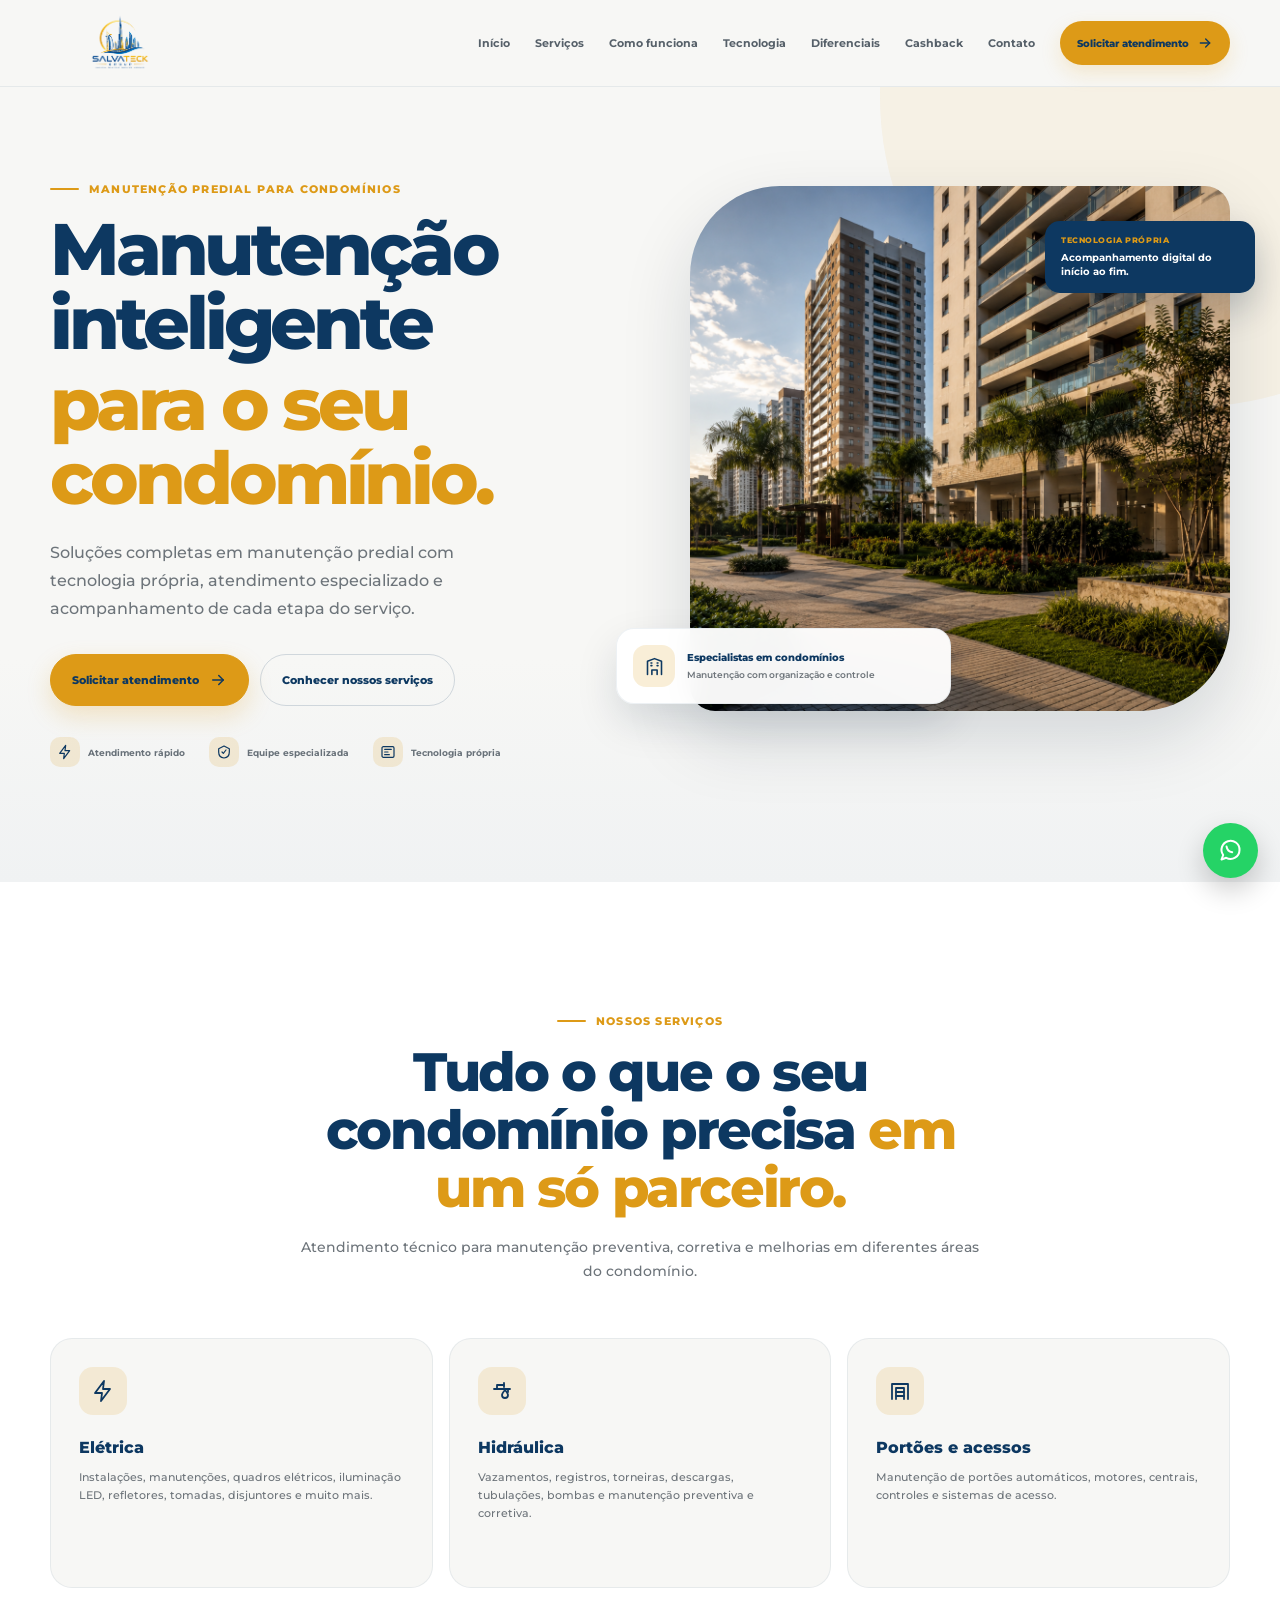
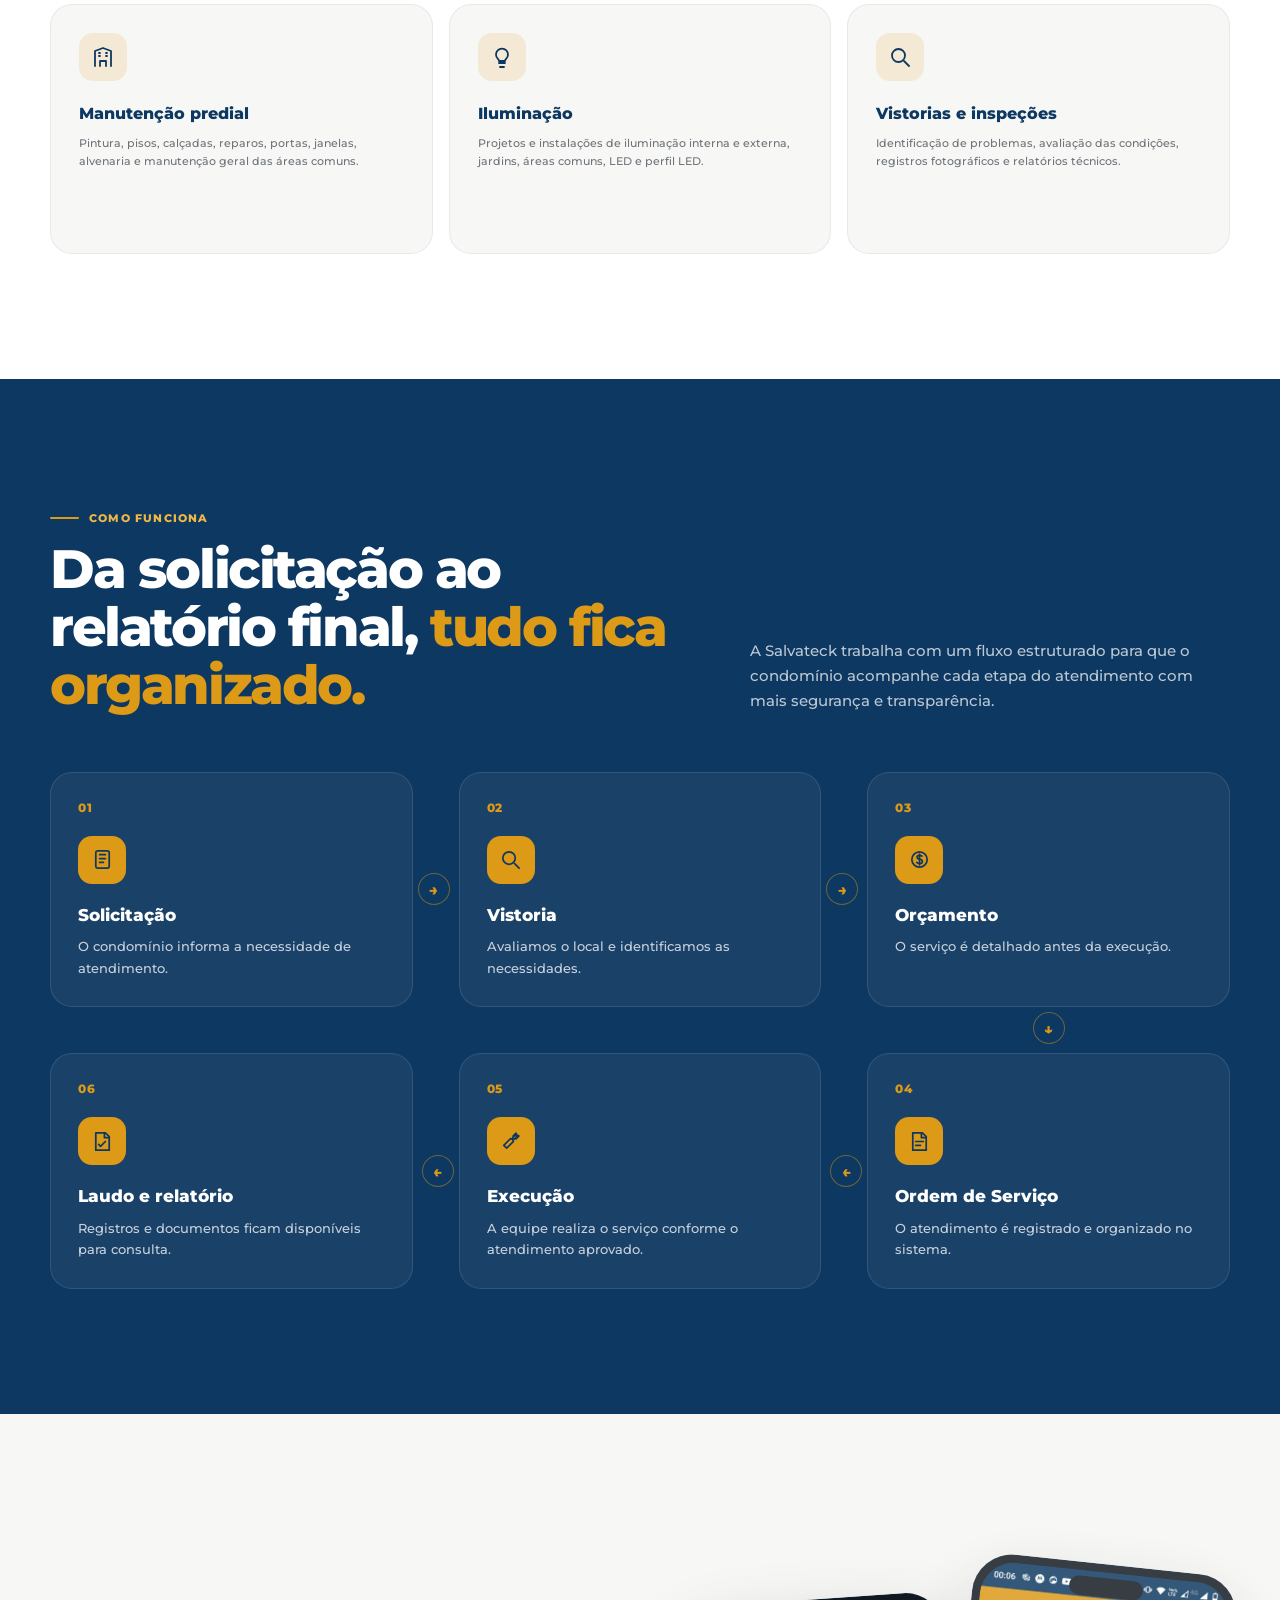
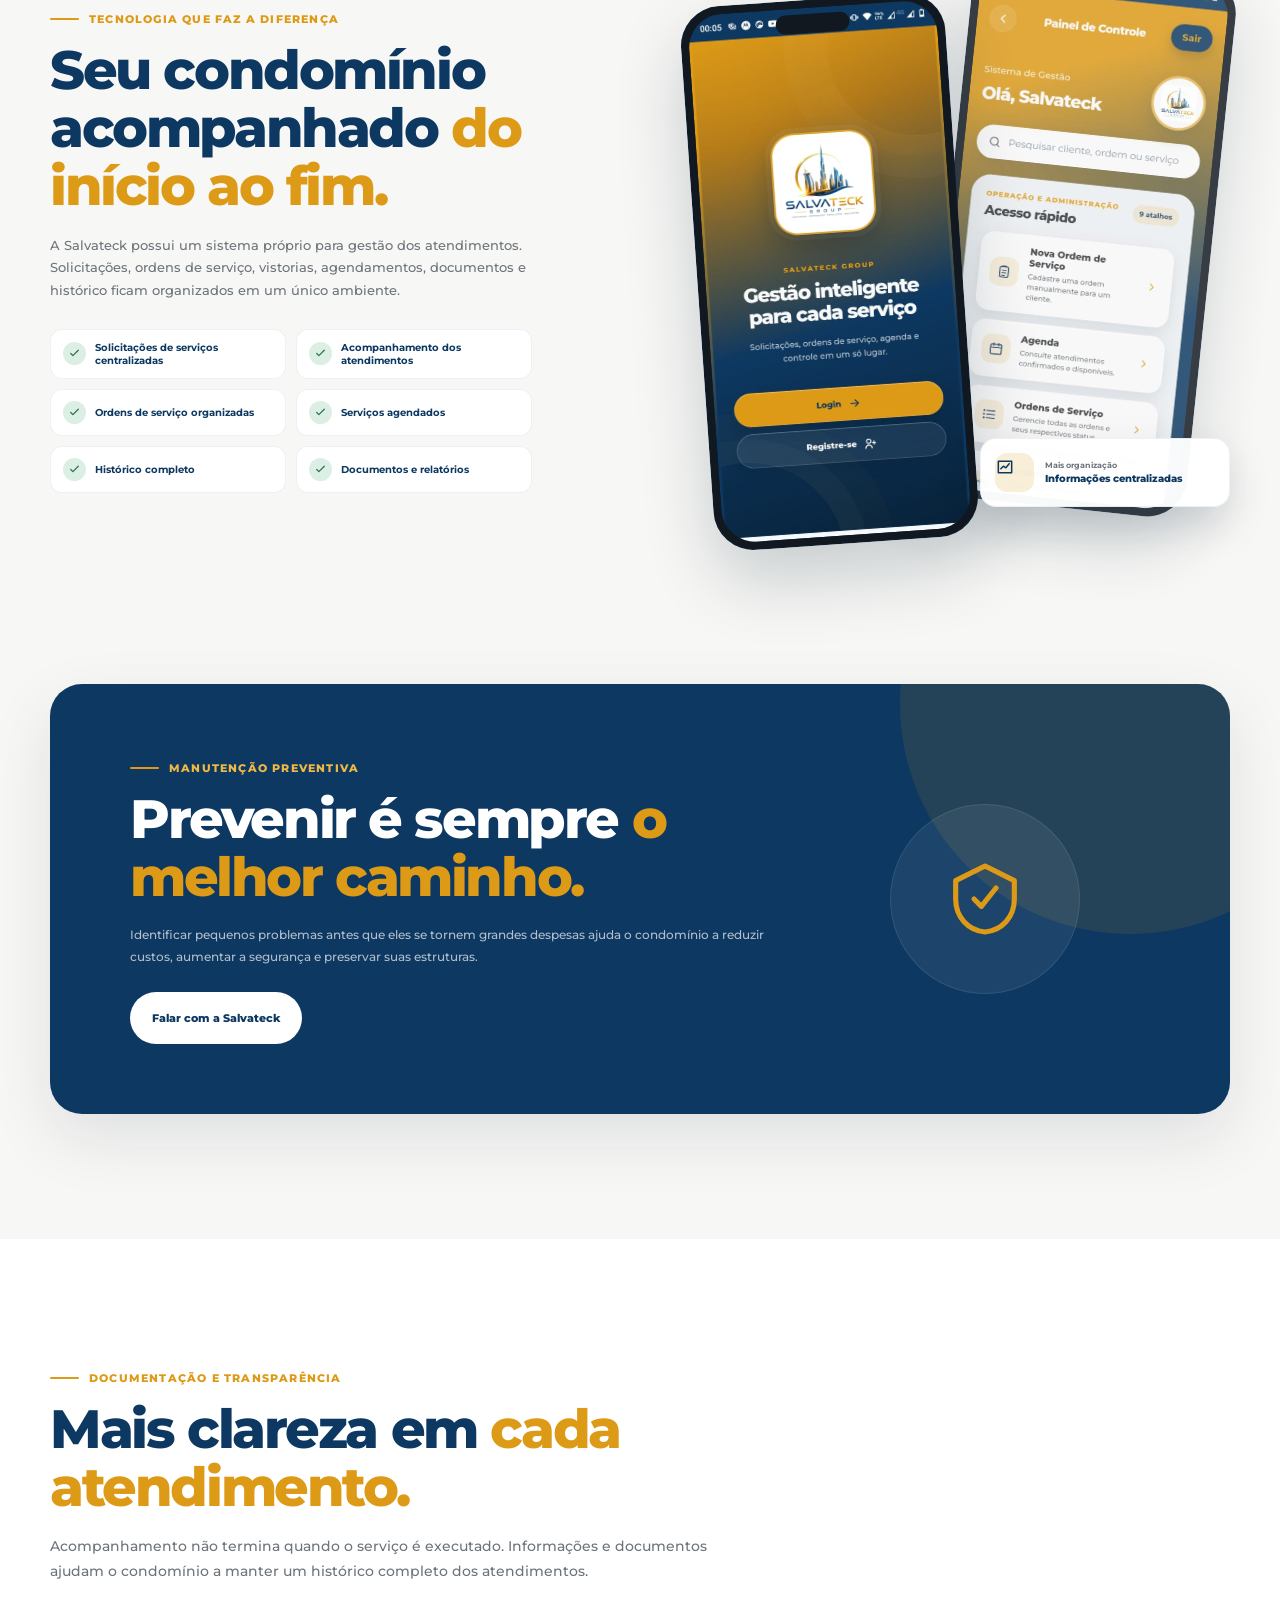
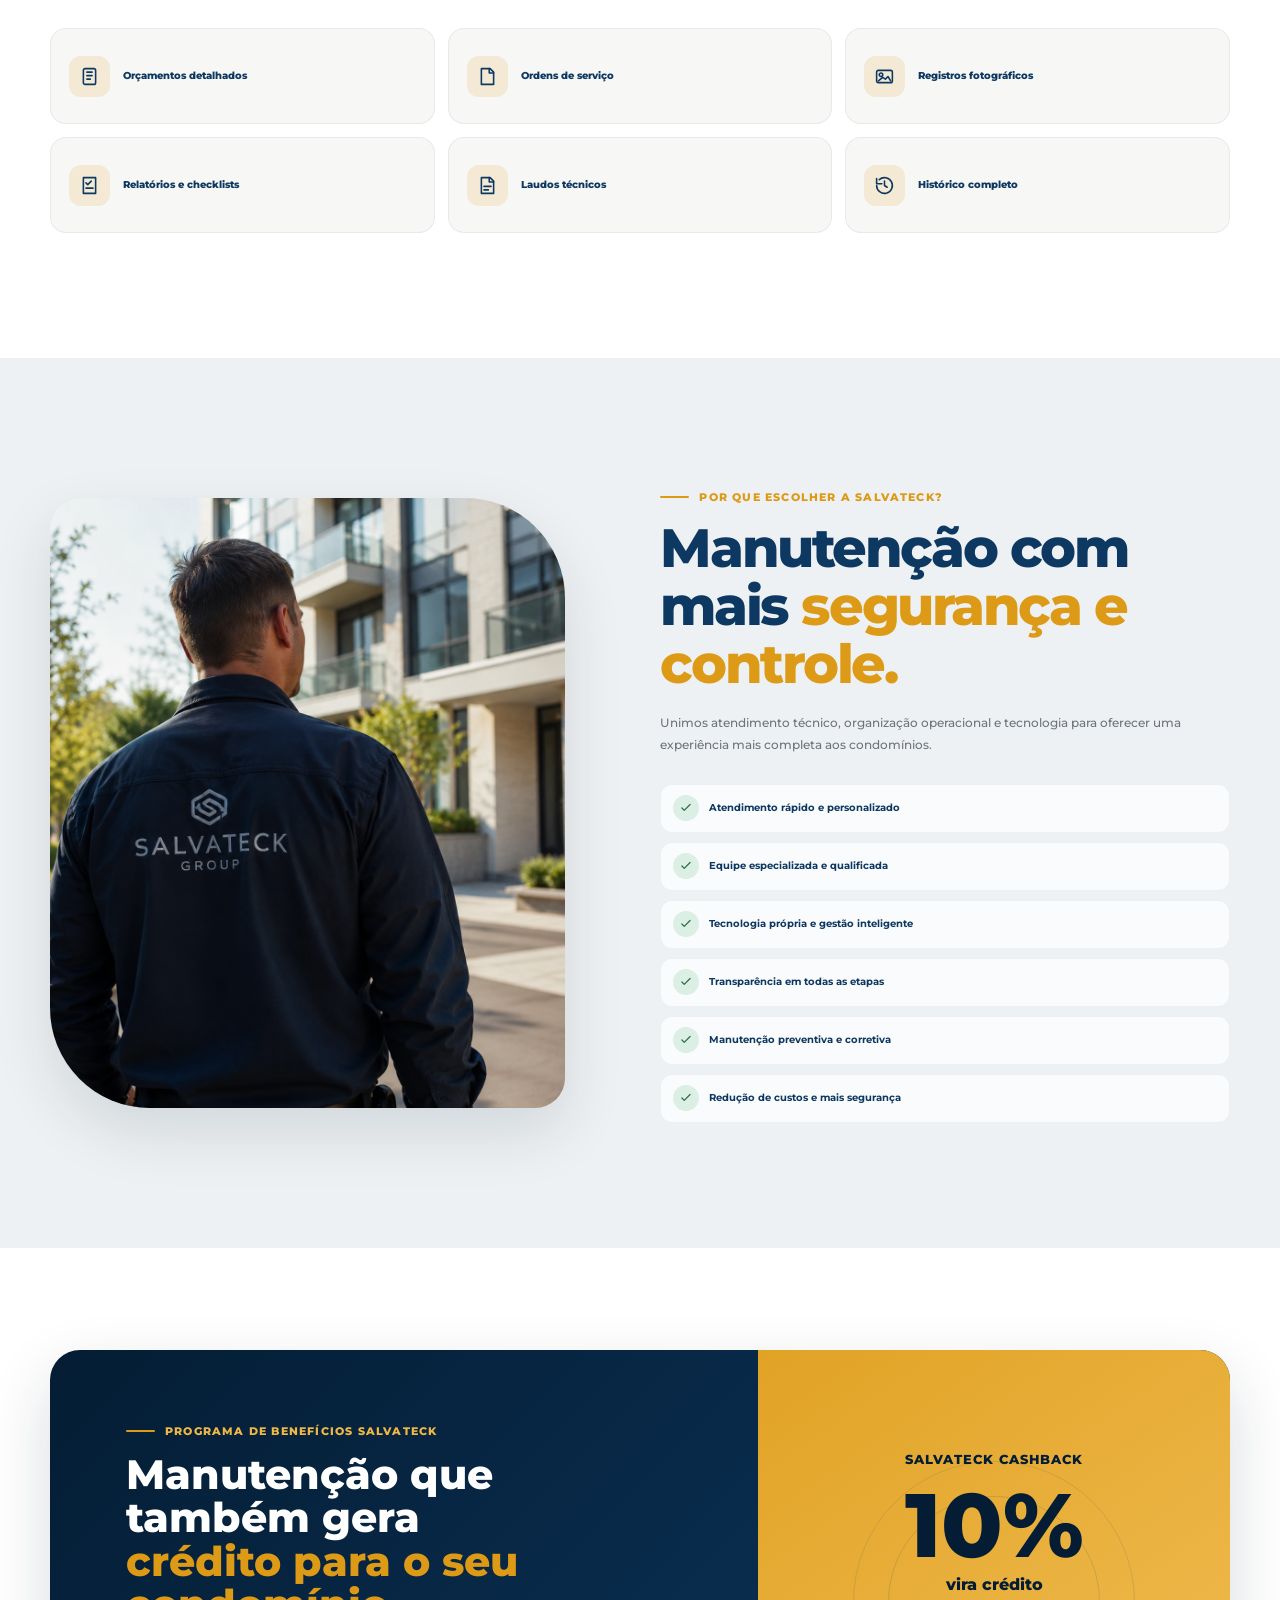
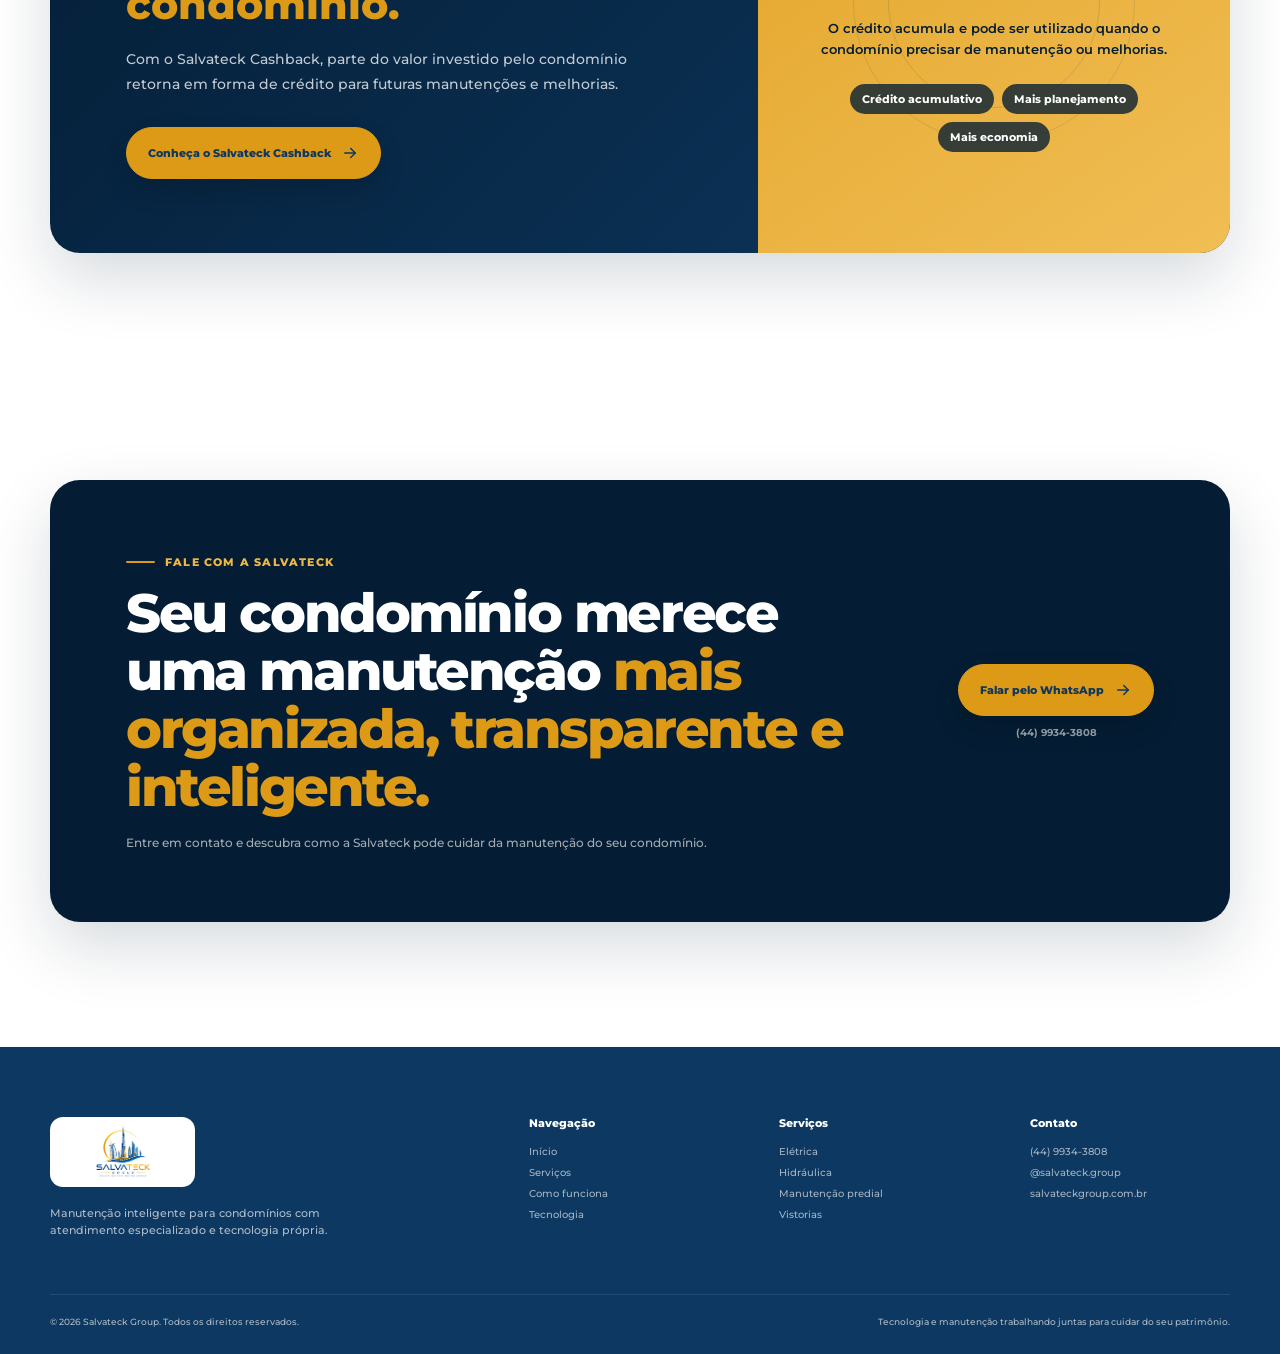
==== commit d2922384: "feat: adiciona pagina Salvateck Cashback" ====
--- a/index.html
+++ b/index.html
@@ -102,6 +102,13 @@
           Diferenciais
         </a>
 
+        <a href="cashback.html" onclick="gtag('event', 'cashback_link_click', {
+            link_location: 'menu',
+            destination: 'cashback.html'
+          });">
+          Cashback
+        </a>
+
         <a href="#contato">
           Contato
         </a>
@@ -1170,6 +1177,97 @@
     </section>
 
     <!-- =====================================================
+         SALVATECK CASHBACK
+    ====================================================== -->
+
+    <section class="cashback-promo">
+
+      <div class="section-container">
+
+        <div class="cashback-promo__card">
+
+          <div class="cashback-promo__content">
+
+            <span class="section-eyebrow section-eyebrow--light">
+              Programa de benefícios Salvateck
+            </span>
+
+            <h2>
+              Manutenção que também gera
+              <span>
+                crédito para o seu condomínio.
+              </span>
+            </h2>
+
+            <p>
+              Com o Salvateck Cashback, parte do valor investido pelo condomínio
+              retorna em forma de crédito para futuras manutenções e melhorias.
+            </p>
+
+            <a href="cashback.html" class="button button--accent cashback-promo__button" data-cashback-link onclick="gtag('event', 'cashback_link_click', {
+                link_location: 'cashback_promo',
+                destination: 'cashback.html'
+              });">
+
+              Conheça o Salvateck Cashback
+
+              <svg viewBox="0 0 24 24" aria-hidden="true">
+                <path d="M5 12h14"></path>
+                <path d="m13 6 6 6-6 6"></path>
+              </svg>
+
+            </a>
+
+          </div>
+
+          <div class="cashback-promo__visual">
+
+            <span class="cashback-promo__name">
+              Salvateck Cashback
+            </span>
+
+            <div class="cashback-promo__percentage">
+
+              <strong>
+                10%
+              </strong>
+
+              <span>
+                vira crédito
+              </span>
+
+            </div>
+
+            <p>
+              O crédito acumula e pode ser utilizado quando o condomínio
+              precisar de manutenção ou melhorias.
+            </p>
+
+            <div class="cashback-promo__benefits">
+
+              <span>
+                Crédito acumulativo
+              </span>
+
+              <span>
+                Mais planejamento
+              </span>
+
+              <span>
+                Mais economia
+              </span>
+
+            </div>
+
+          </div>
+
+        </div>
+
+      </div>
+
+    </section>
+
+    <!-- =====================================================
          CTA FINAL
     ====================================================== -->
 
--- a/css/style.css
+++ b/css/style.css
@@ -1582,6 +1582,244 @@
 }
 
 /* =========================================================
+   SALVATECK CASHBACK
+========================================================= */
+
+.cashback-promo {
+  padding: clamp(70px, 8vw, 110px) var(--page-padding);
+
+  background-color: var(--color-white);
+}
+
+.cashback-promo__card {
+  position: relative;
+
+  width: min(100%, var(--page-width));
+
+  display: grid;
+  grid-template-columns:
+    minmax(0, 1.08fr)
+    minmax(340px, 0.72fr);
+  align-items: stretch;
+
+  margin: 0 auto;
+
+  overflow: hidden;
+
+  color: var(--color-white);
+  background: linear-gradient(
+    135deg,
+    var(--color-primary-deep),
+    var(--color-primary)
+  );
+
+  border-radius: 30px;
+
+  box-shadow: 0 26px 65px rgba(4, 29, 52, 0.16);
+}
+
+.cashback-promo__content {
+  position: relative;
+  z-index: 2;
+
+  display: flex;
+  flex-direction: column;
+  align-items: flex-start;
+  justify-content: center;
+
+  padding: clamp(44px, 6vw, 74px) clamp(34px, 6vw, 76px);
+}
+
+.cashback-promo__content h2 {
+  max-width: 700px;
+
+  margin-top: 15px;
+
+  font-size: clamp(2rem, 3.2vw, 3.35rem);
+  font-weight: 800;
+  line-height: 1.06;
+
+  color: var(--color-white);
+}
+
+.cashback-promo__content h2 span {
+  display: block;
+
+  color: var(--color-accent);
+}
+
+.cashback-promo__content p {
+  max-width: 650px;
+
+  margin-top: 20px;
+
+  font-size: 0.9rem;
+  font-weight: 500;
+  line-height: 1.75;
+
+  color: rgba(255, 255, 255, 0.76);
+}
+
+.cashback-promo__button {
+  margin-top: 30px;
+}
+
+.cashback-promo__visual {
+  position: relative;
+
+  min-height: 410px;
+
+  display: flex;
+  flex-direction: column;
+  align-items: center;
+  justify-content: center;
+
+  padding: 42px 36px;
+
+  text-align: center;
+
+  color: var(--color-primary-deep);
+  background: linear-gradient(145deg, #e1a326, #f1be55);
+}
+
+.cashback-promo__visual::before {
+  content: "";
+
+  position: absolute;
+
+  width: 280px;
+  height: 280px;
+
+  border: 1px solid rgba(13, 56, 97, 0.12);
+  border-radius: 50%;
+}
+
+.cashback-promo__visual::after {
+  content: "";
+
+  position: absolute;
+
+  width: 210px;
+  height: 210px;
+
+  border: 1px solid rgba(13, 56, 97, 0.14);
+  border-radius: 50%;
+}
+
+.cashback-promo__name {
+  position: relative;
+  z-index: 2;
+
+  font-size: 0.82rem;
+  font-weight: 800;
+  letter-spacing: 0.08em;
+  text-transform: uppercase;
+}
+
+.cashback-promo__percentage {
+  position: relative;
+  z-index: 2;
+
+  display: flex;
+  flex-direction: column;
+  align-items: center;
+
+  margin-top: 18px;
+}
+
+.cashback-promo__percentage strong {
+  font-size: clamp(4.8rem, 7vw, 7rem);
+  font-weight: 800;
+  line-height: 0.9;
+}
+
+.cashback-promo__percentage span {
+  margin-top: 10px;
+
+  font-size: 1rem;
+  font-weight: 800;
+}
+
+.cashback-promo__visual > p {
+  position: relative;
+  z-index: 2;
+
+  max-width: 360px;
+
+  margin-top: 24px;
+
+  font-size: 0.82rem;
+  font-weight: 600;
+  line-height: 1.6;
+}
+
+.cashback-promo__benefits {
+  position: relative;
+  z-index: 2;
+
+  display: flex;
+  flex-wrap: wrap;
+  justify-content: center;
+  gap: 8px;
+
+  margin-top: 24px;
+}
+
+.cashback-promo__benefits span {
+  padding: 8px 12px;
+
+  font-size: 0.7rem;
+  font-weight: 750;
+
+  color: var(--color-white);
+  background-color: rgba(4, 29, 52, 0.78);
+
+  border-radius: var(--radius-pill);
+}
+
+@media (max-width: 820px) {
+  .cashback-promo {
+    padding: 70px var(--page-padding);
+  }
+
+  .cashback-promo__card {
+    grid-template-columns: 1fr;
+  }
+
+  .cashback-promo__content {
+    padding: 44px 28px;
+  }
+
+  .cashback-promo__content h2 {
+    font-size: clamp(2rem, 8vw, 2.8rem);
+  }
+
+  .cashback-promo__content p {
+    font-size: 0.9rem;
+  }
+
+  .cashback-promo__button {
+    width: 100%;
+
+    justify-content: center;
+  }
+
+  .cashback-promo__visual {
+    min-height: 360px;
+
+    padding: 42px 24px;
+  }
+
+  .cashback-promo__percentage strong {
+    font-size: clamp(5rem, 22vw, 6.5rem);
+  }
+
+  .cashback-promo__visual > p {
+    font-size: 0.84rem;
+  }
+}
+
+/* =========================================================
    CTA FINAL
 ========================================================= */
 
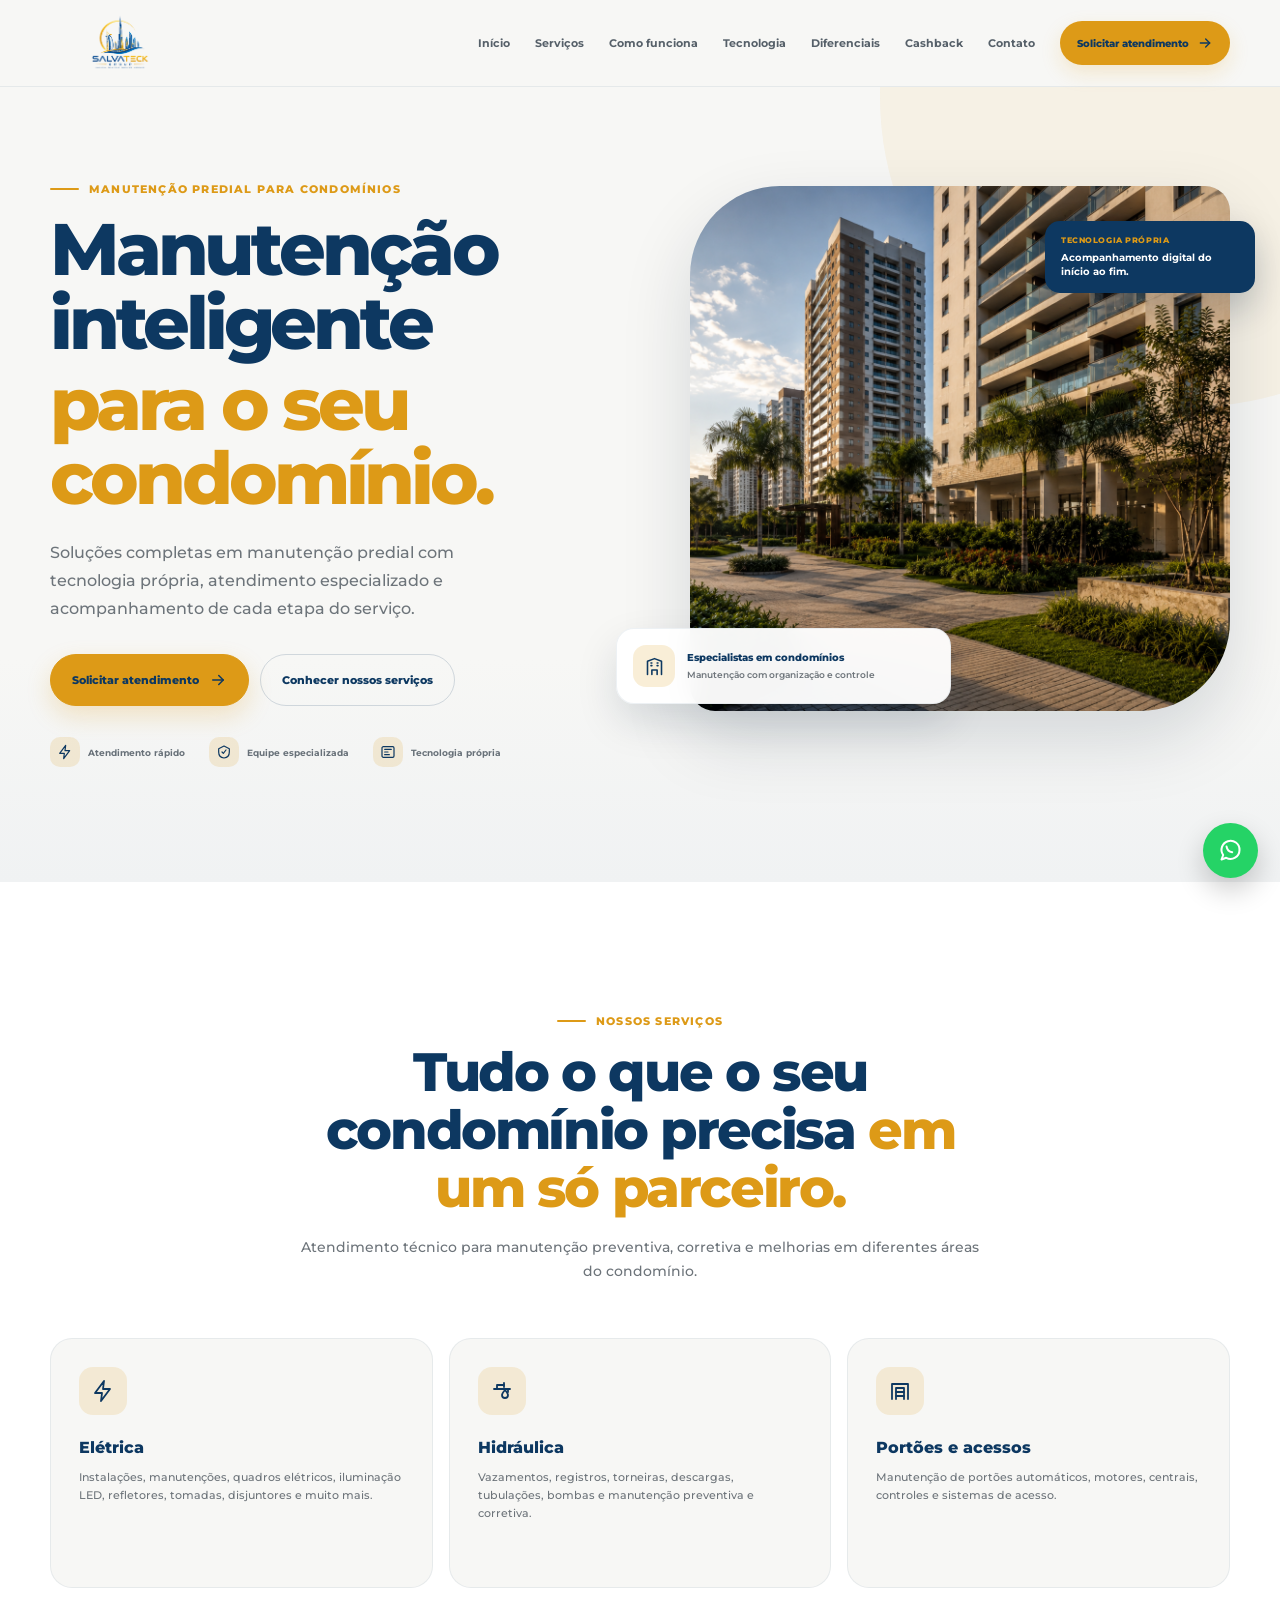
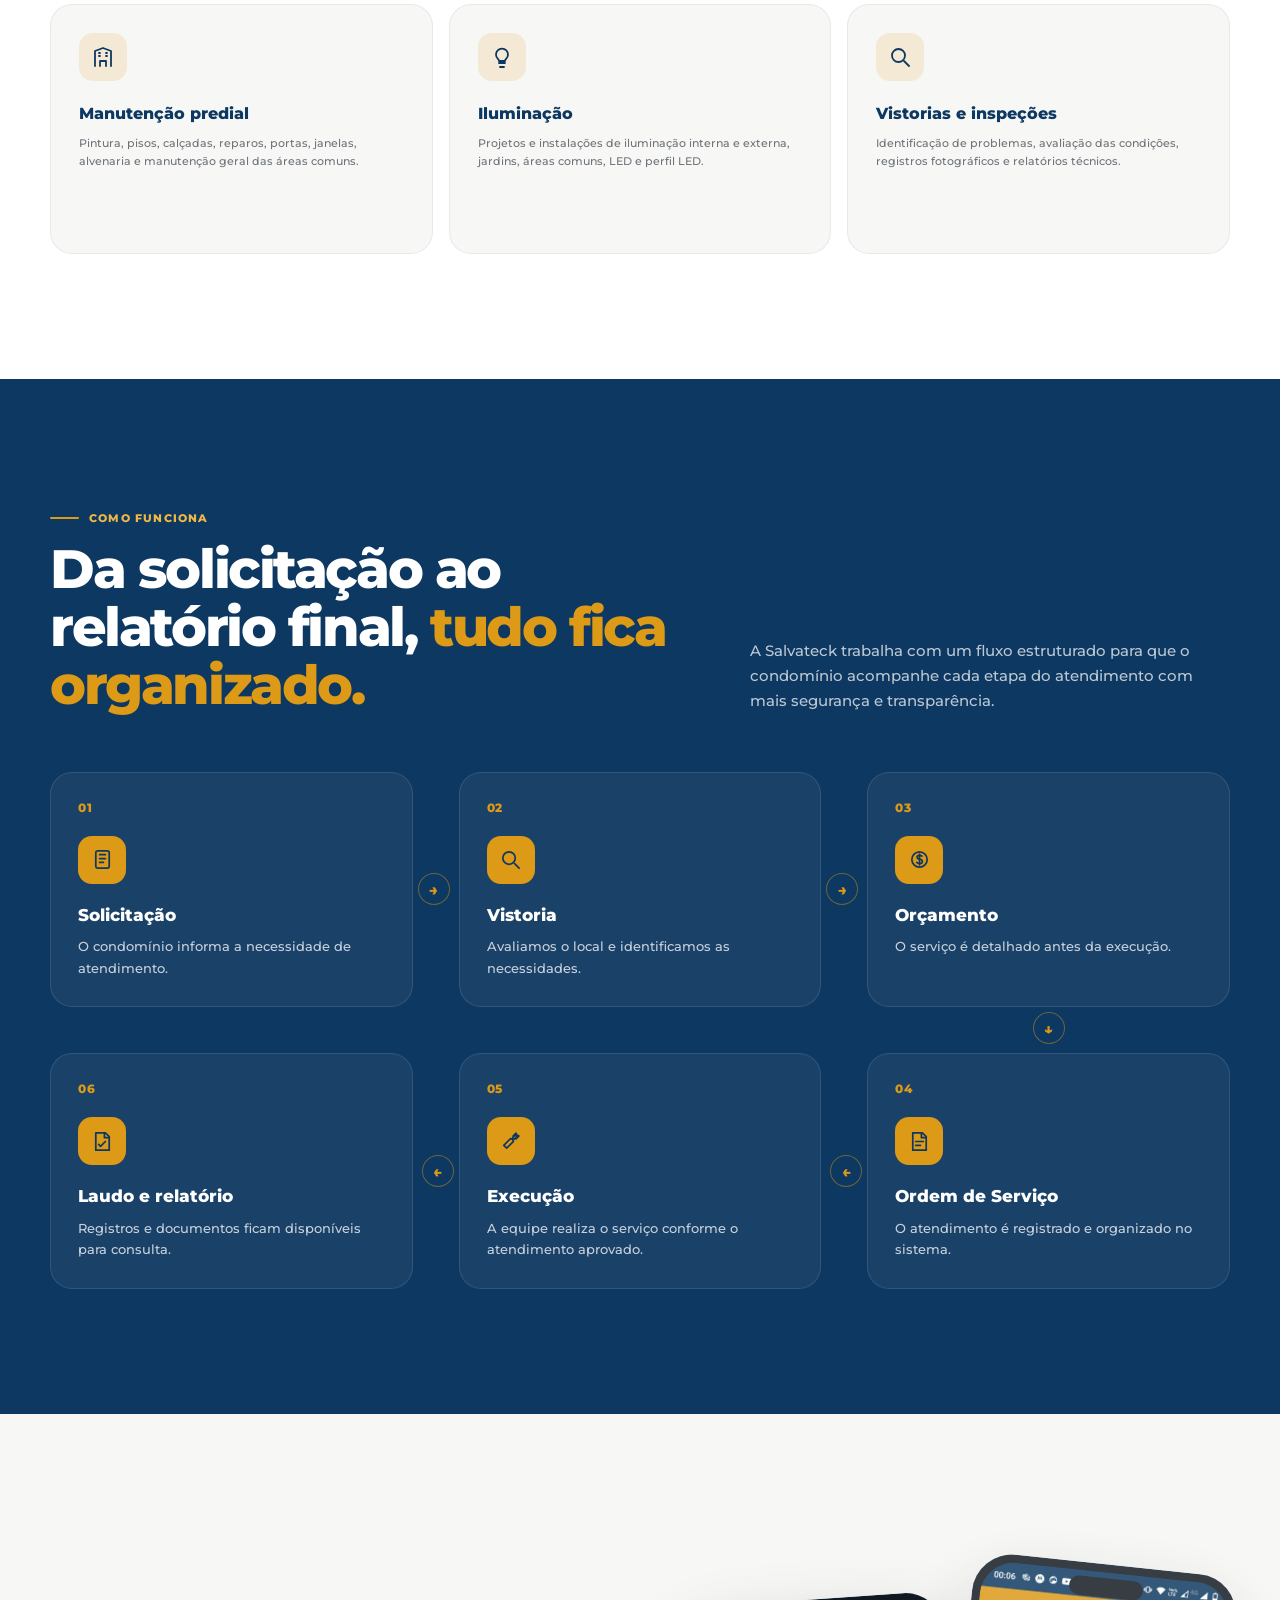
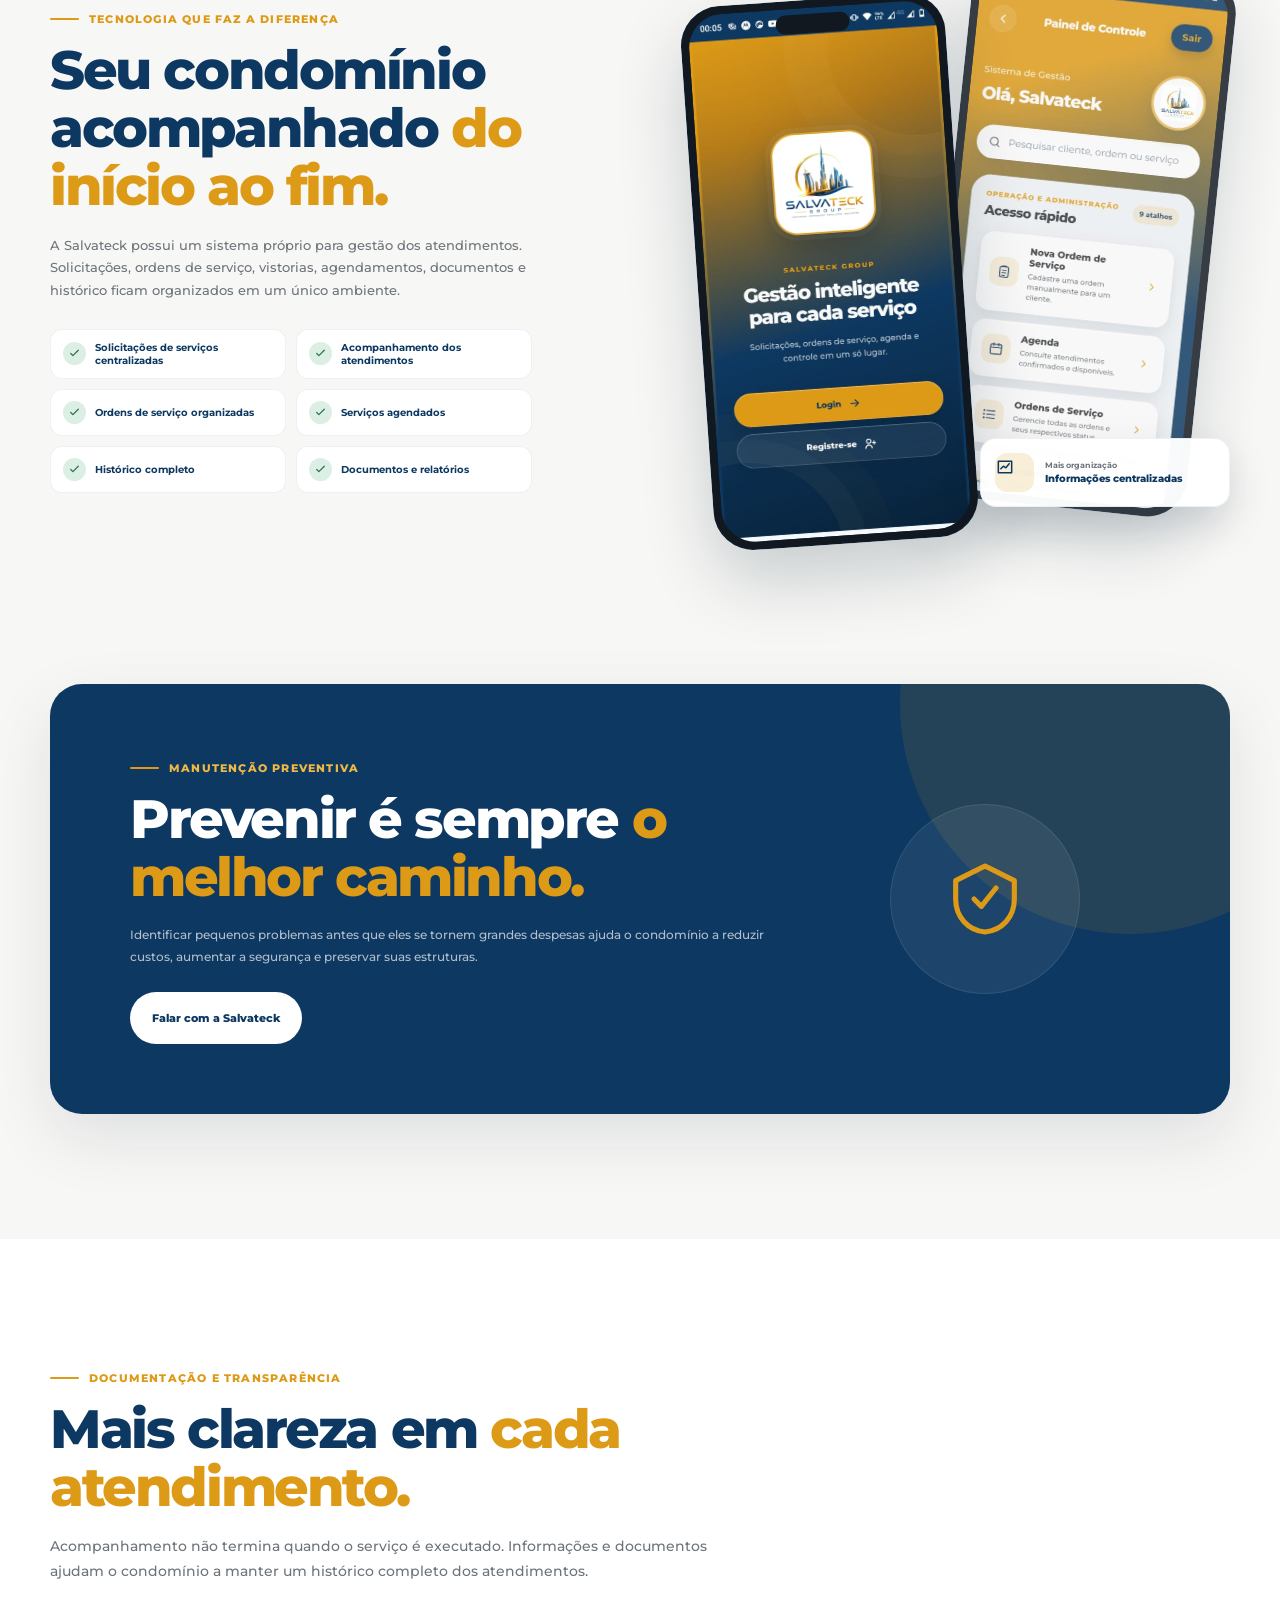
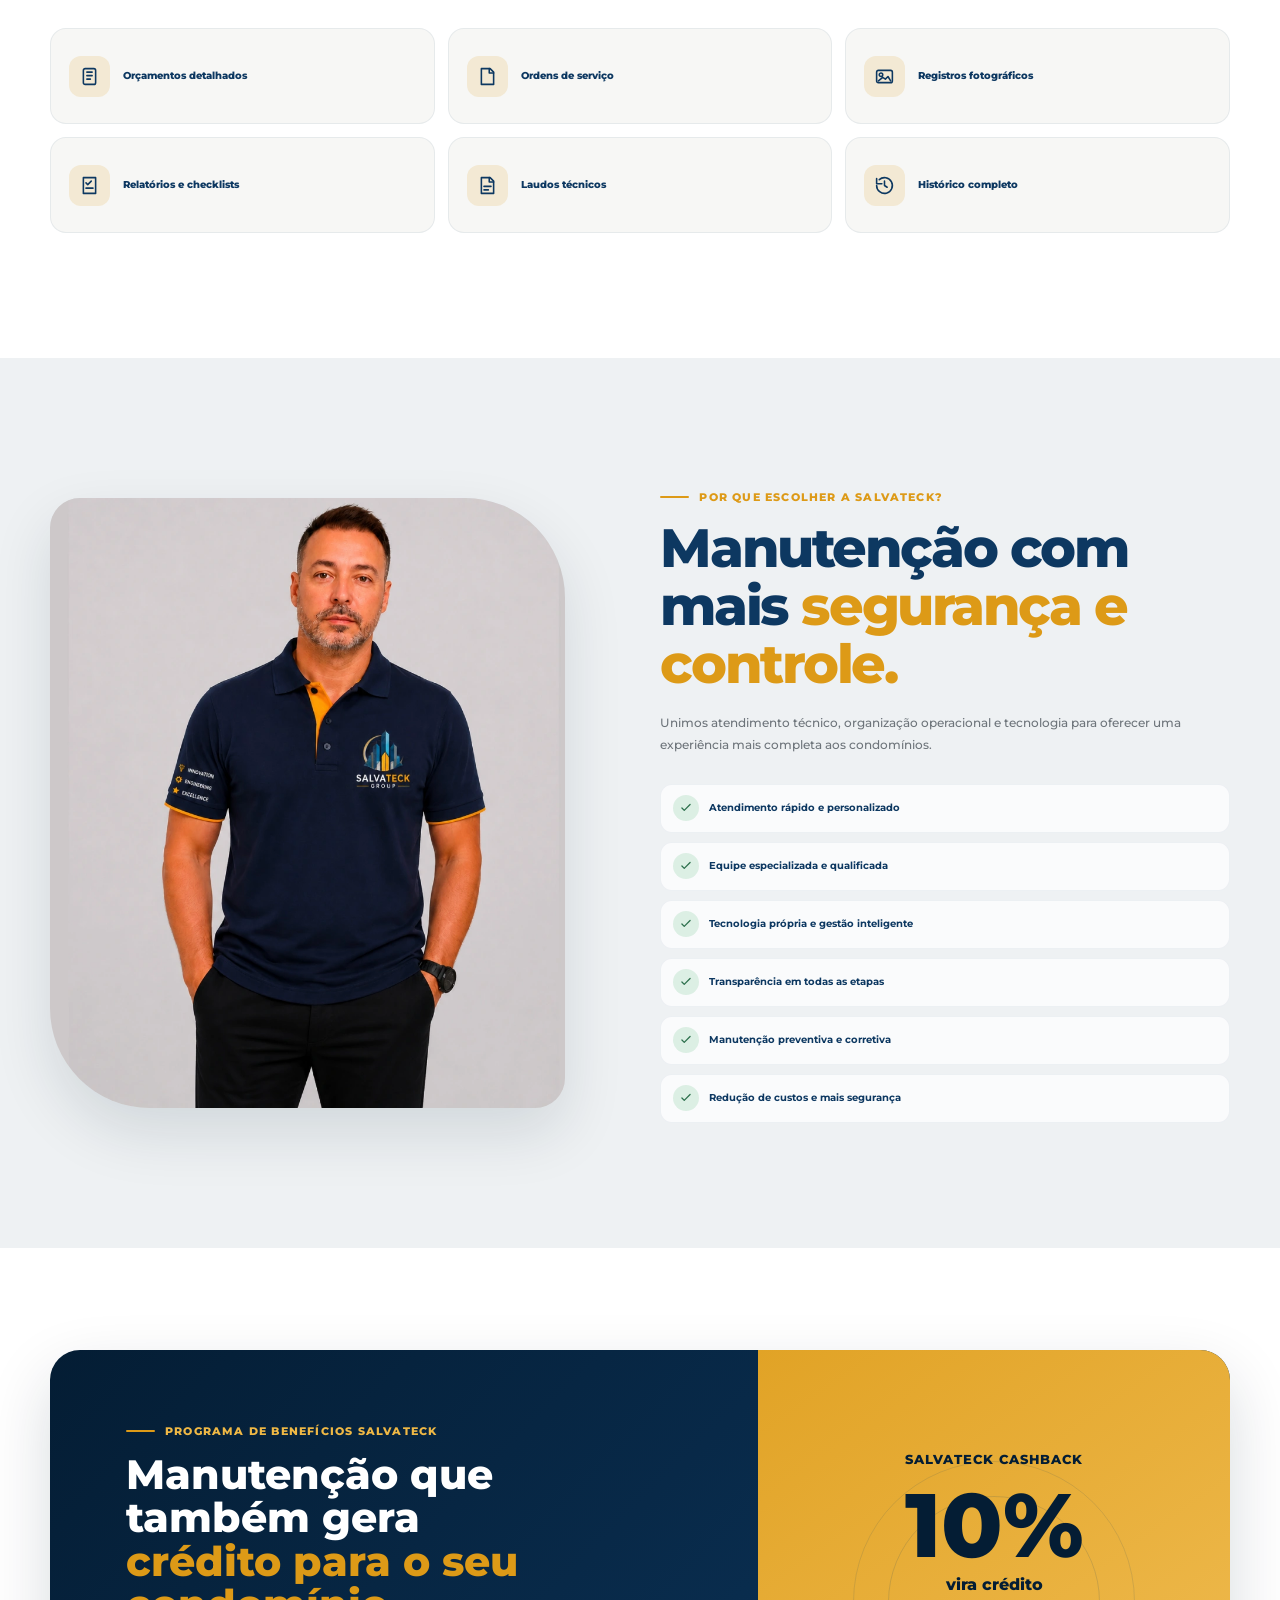
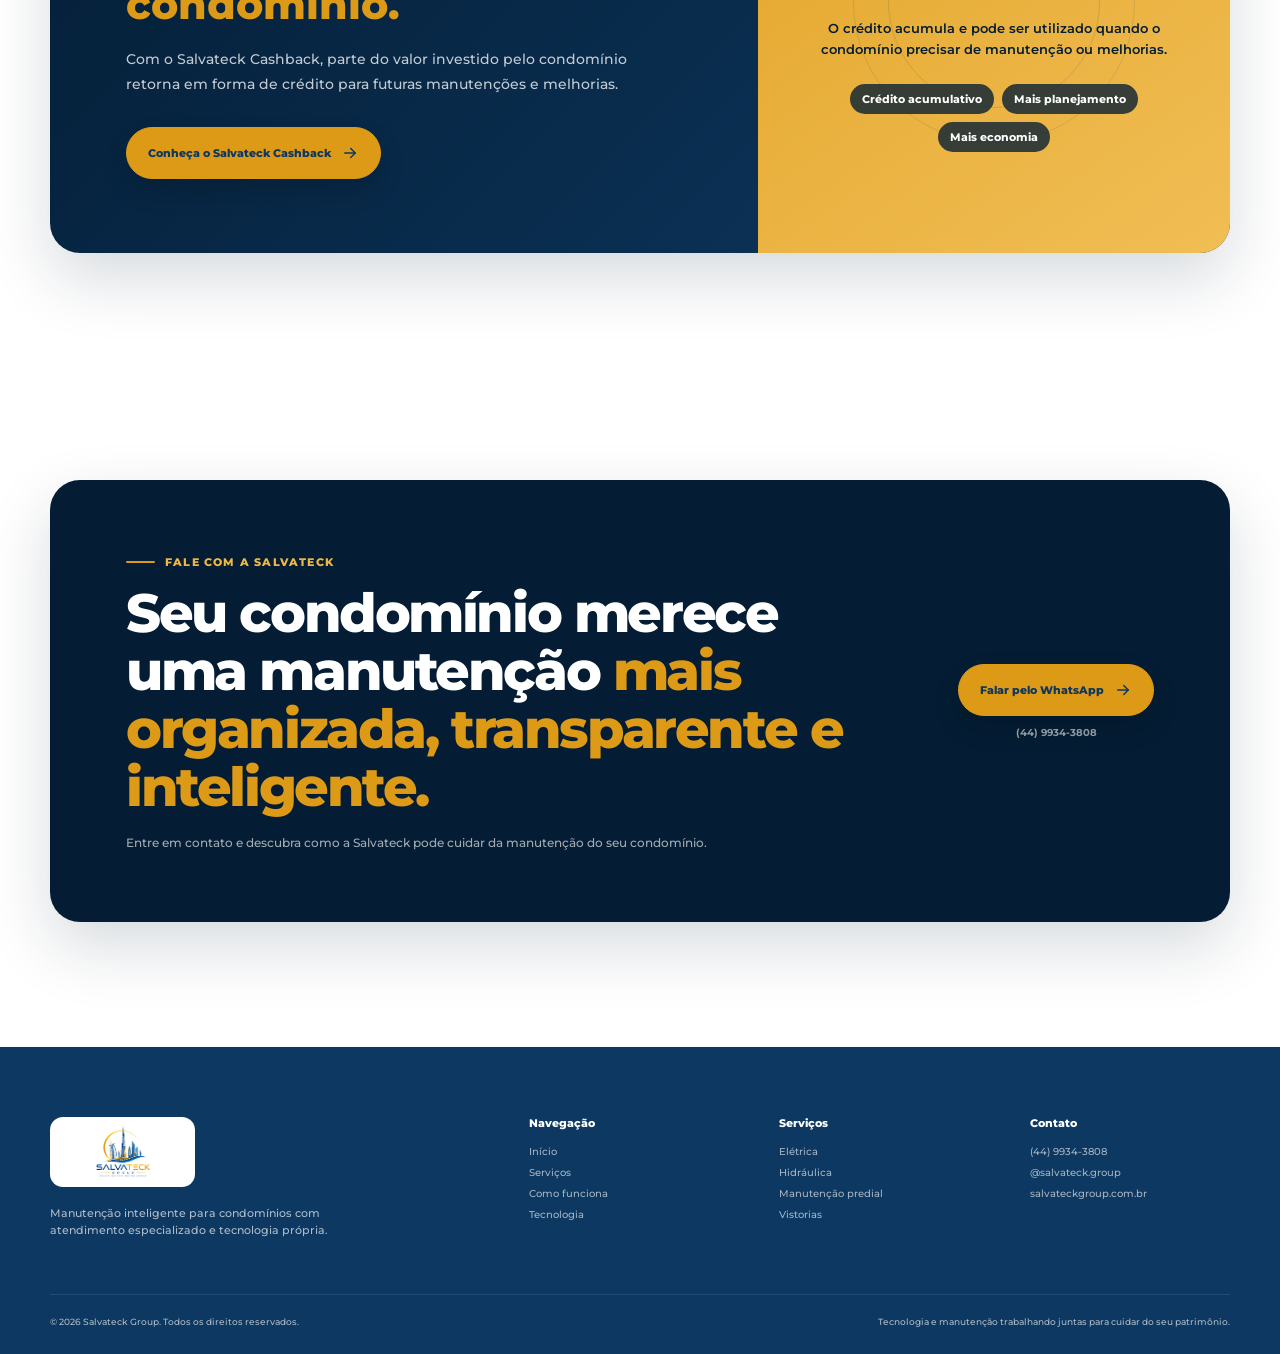
==== commit 6b4e20e8: "atualização da imagem profissional-salvateck" ====
--- a/index.html
+++ b/index.html
@@ -1045,7 +1045,7 @@
 
           <div class="why-us__image">
 
-            <img src="assets/images/profissional-salvateck.png" alt="Profissional da Salvateck em atendimento" />
+            <img src="assets/images/profissional-salvateck.webp" alt="Profissional da Salvateck em atendimento" />
 
           </div>
 
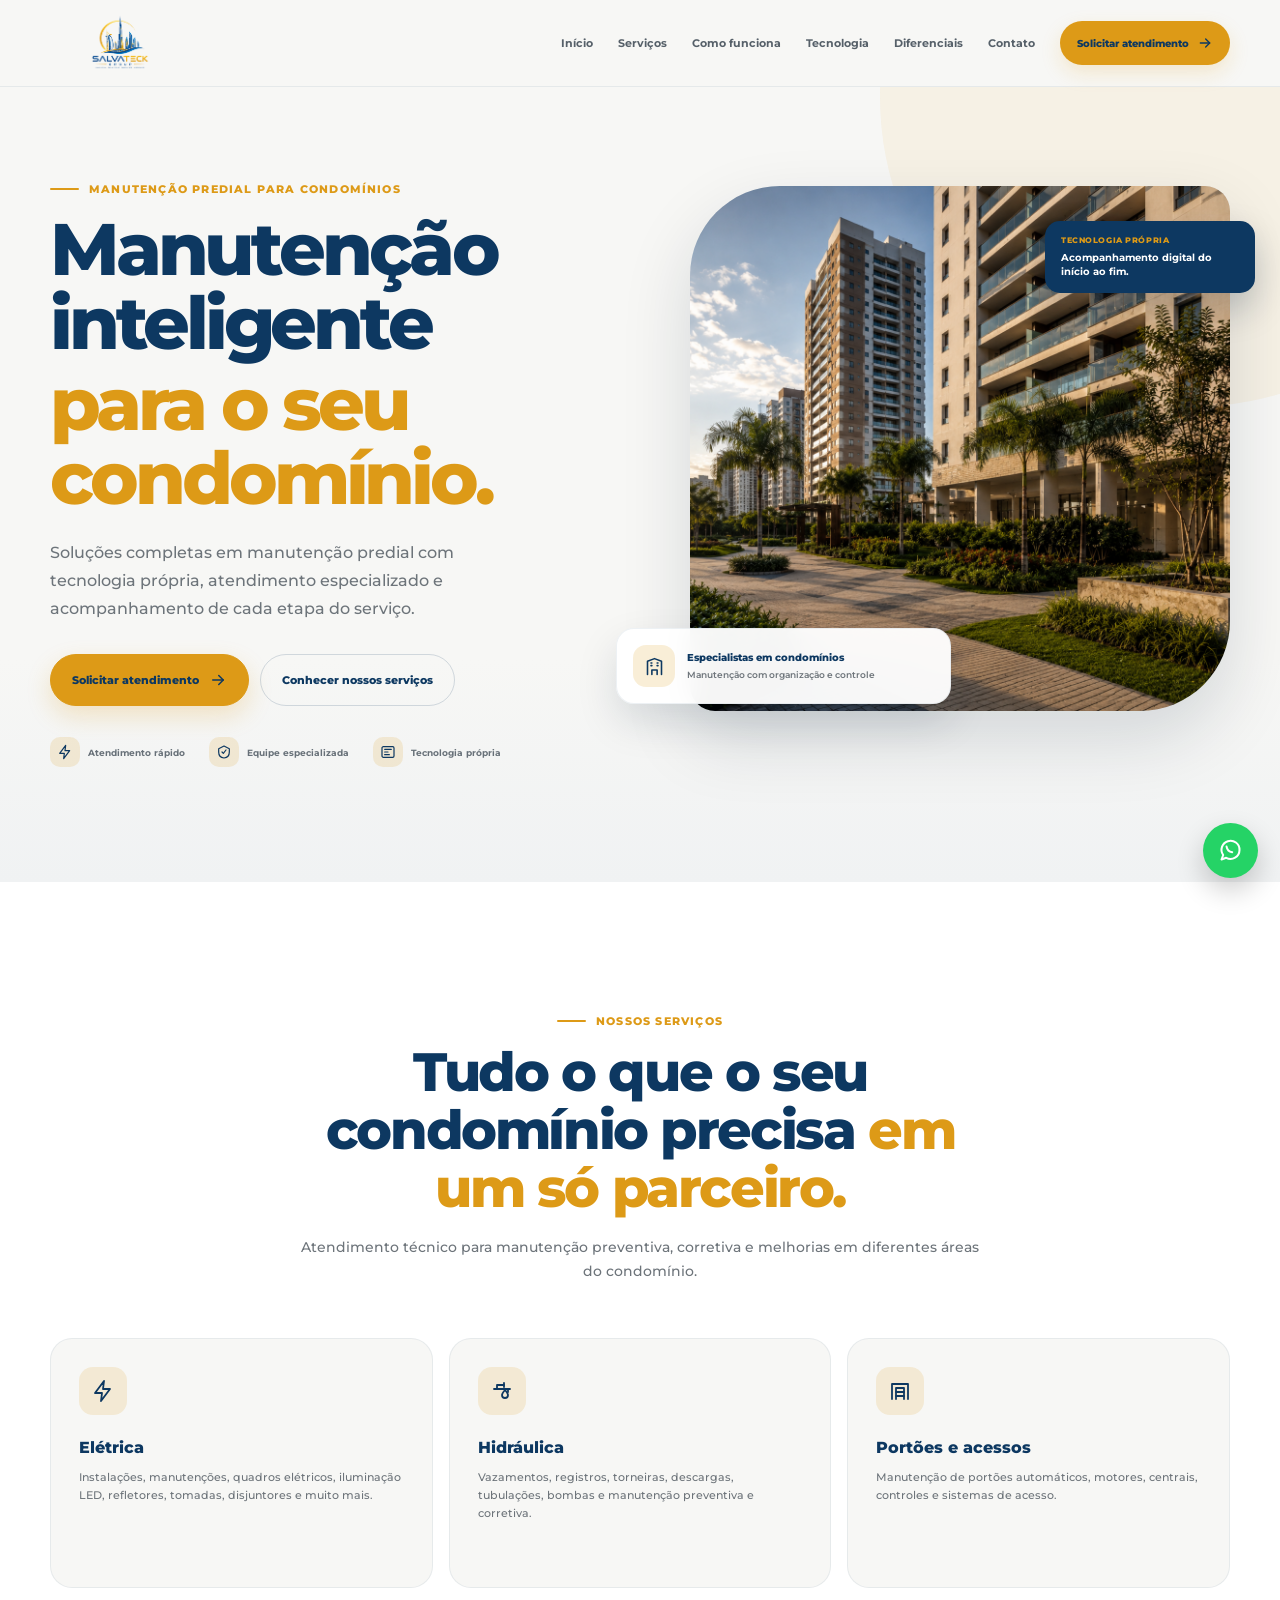
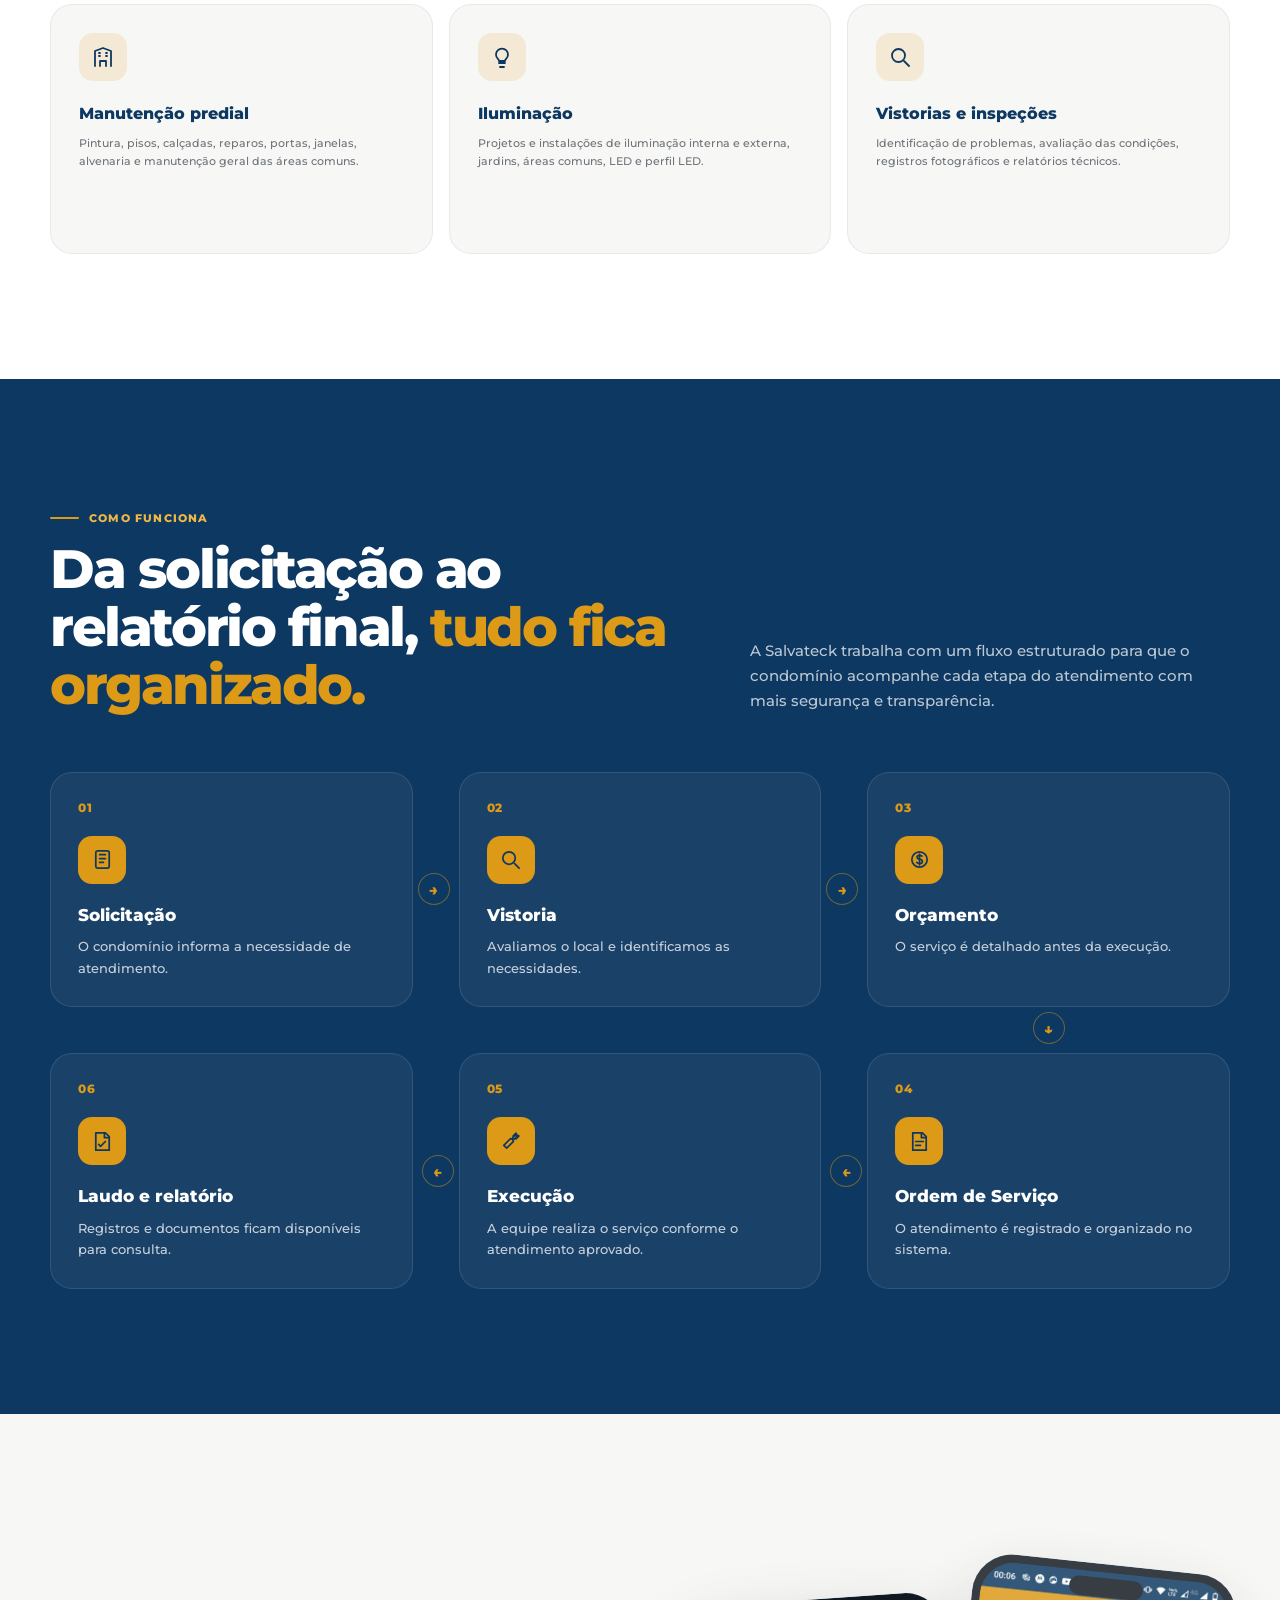
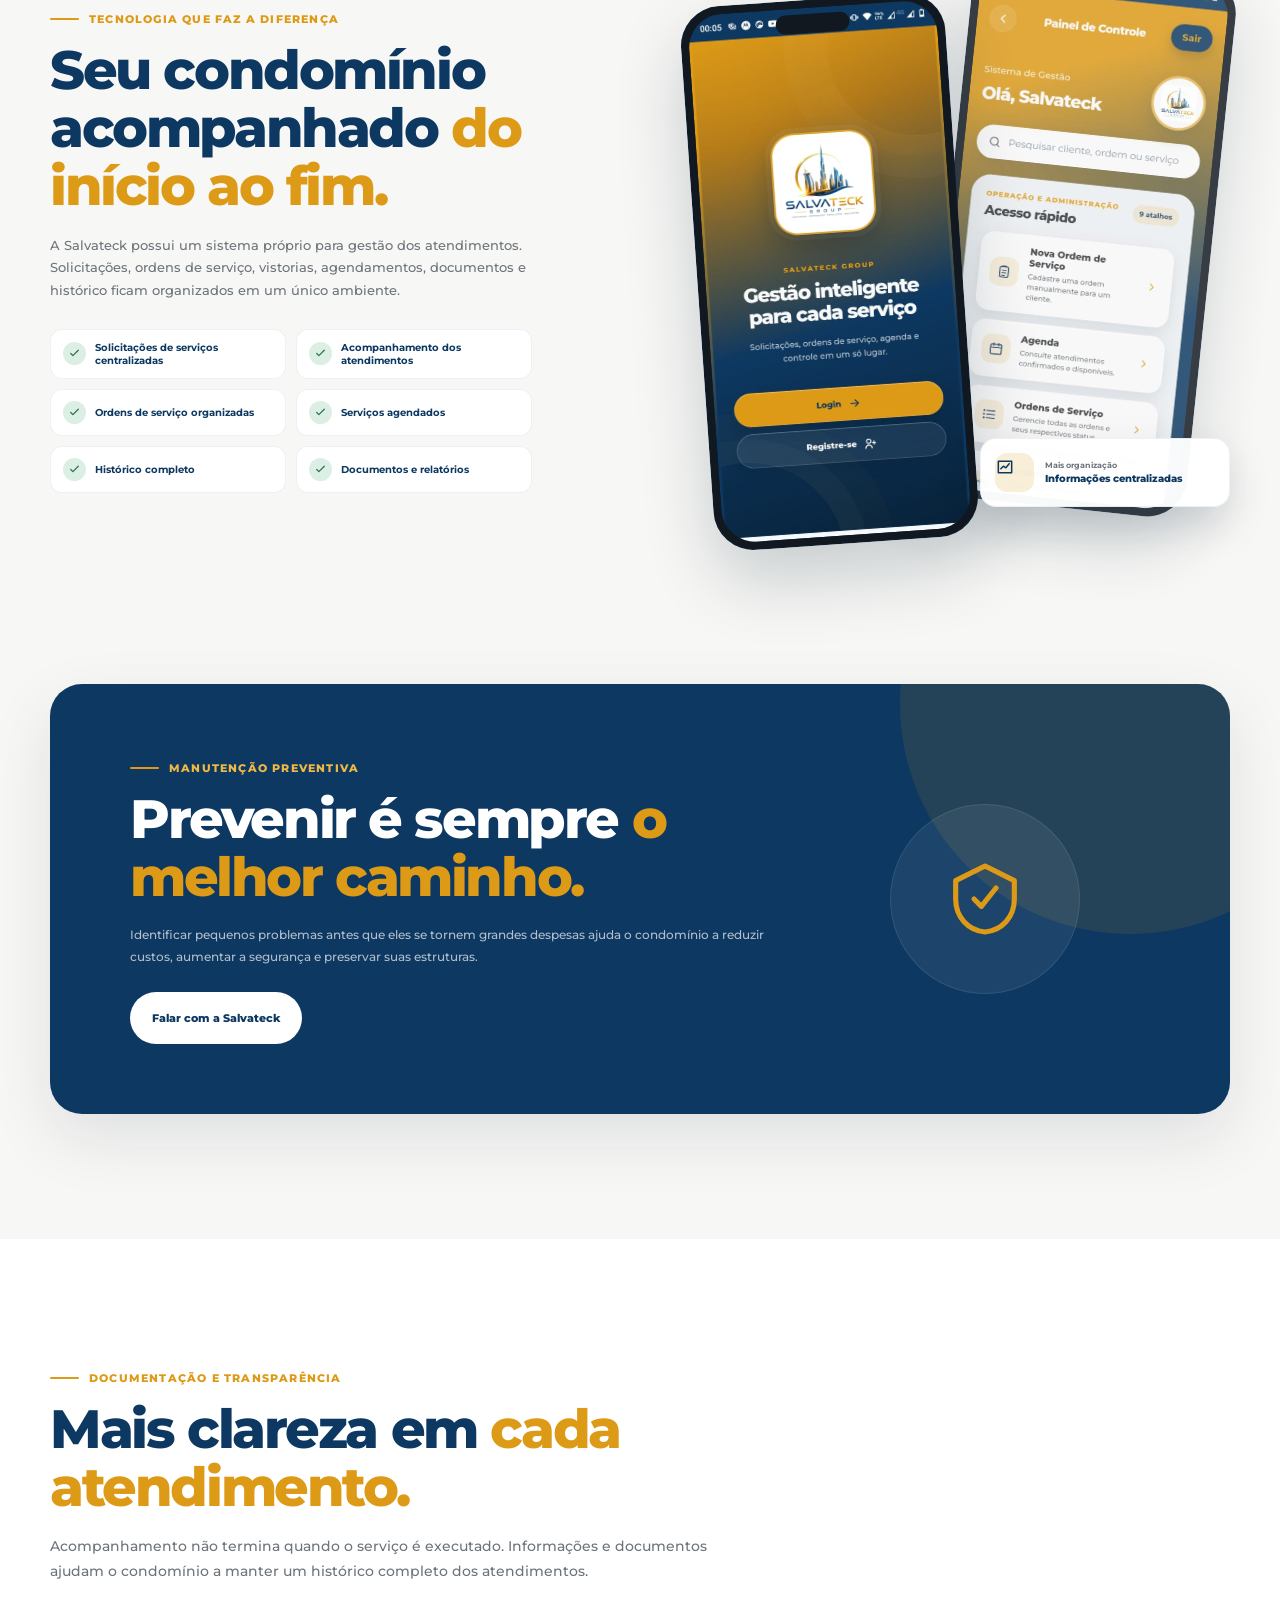
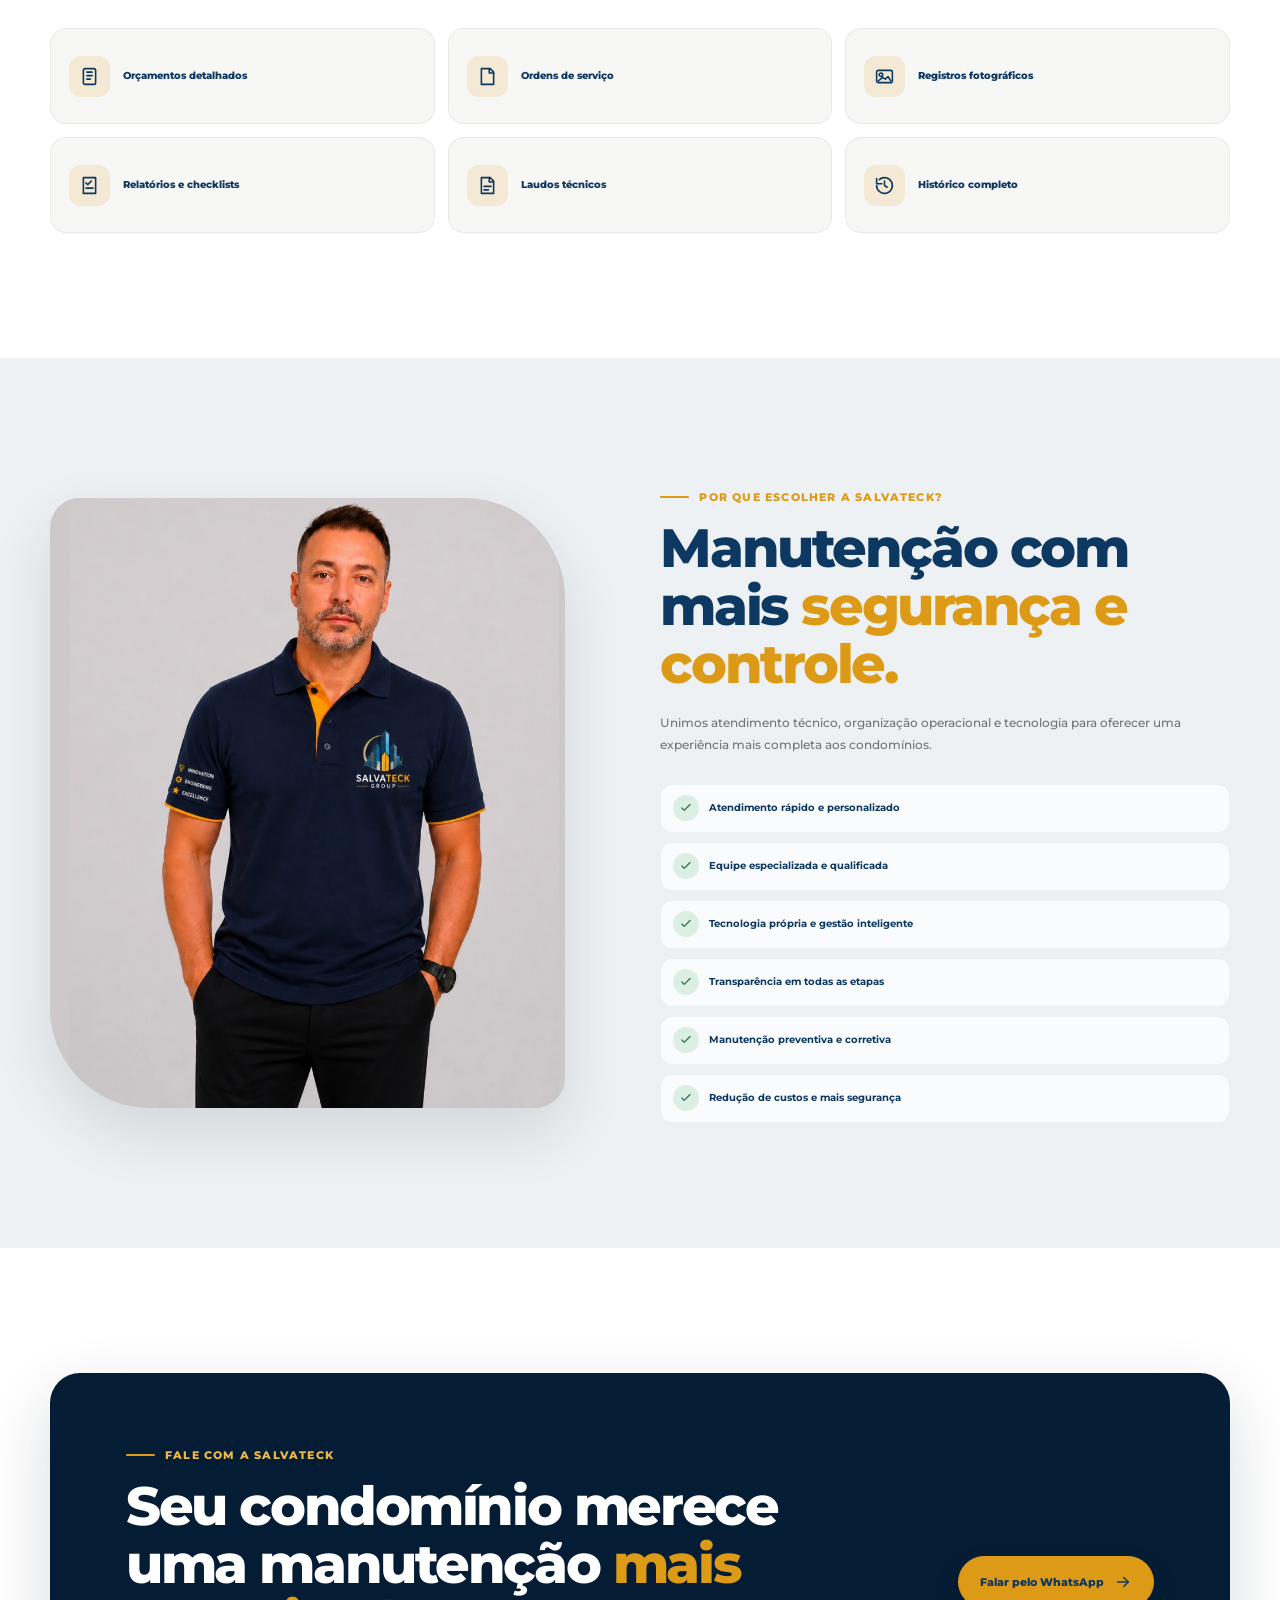
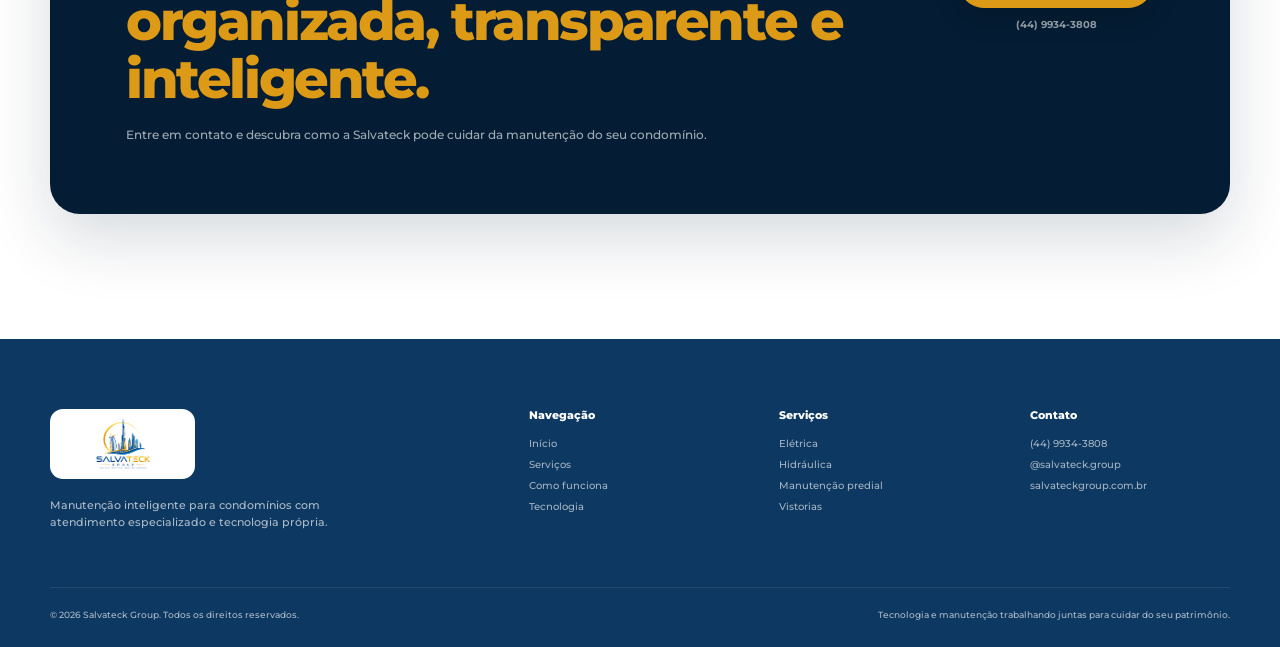
==== commit 772737ce: "chore: coloca cashback em manutencao" ====
--- a/index.html
+++ b/index.html
@@ -102,10 +102,7 @@
           Diferenciais
         </a>
 
-        <a href="cashback.html" onclick="gtag('event', 'cashback_link_click', {
-            link_location: 'menu',
-            destination: 'cashback.html'
-          });">
+        <a href="cashback.html" hidden aria-hidden="true">
           Cashback
         </a>
 
@@ -1180,7 +1177,7 @@
          SALVATECK CASHBACK
     ====================================================== -->
 
-    <section class="cashback-promo">
+    <section class="cashback-promo" hidden>
 
       <div class="section-container">
 
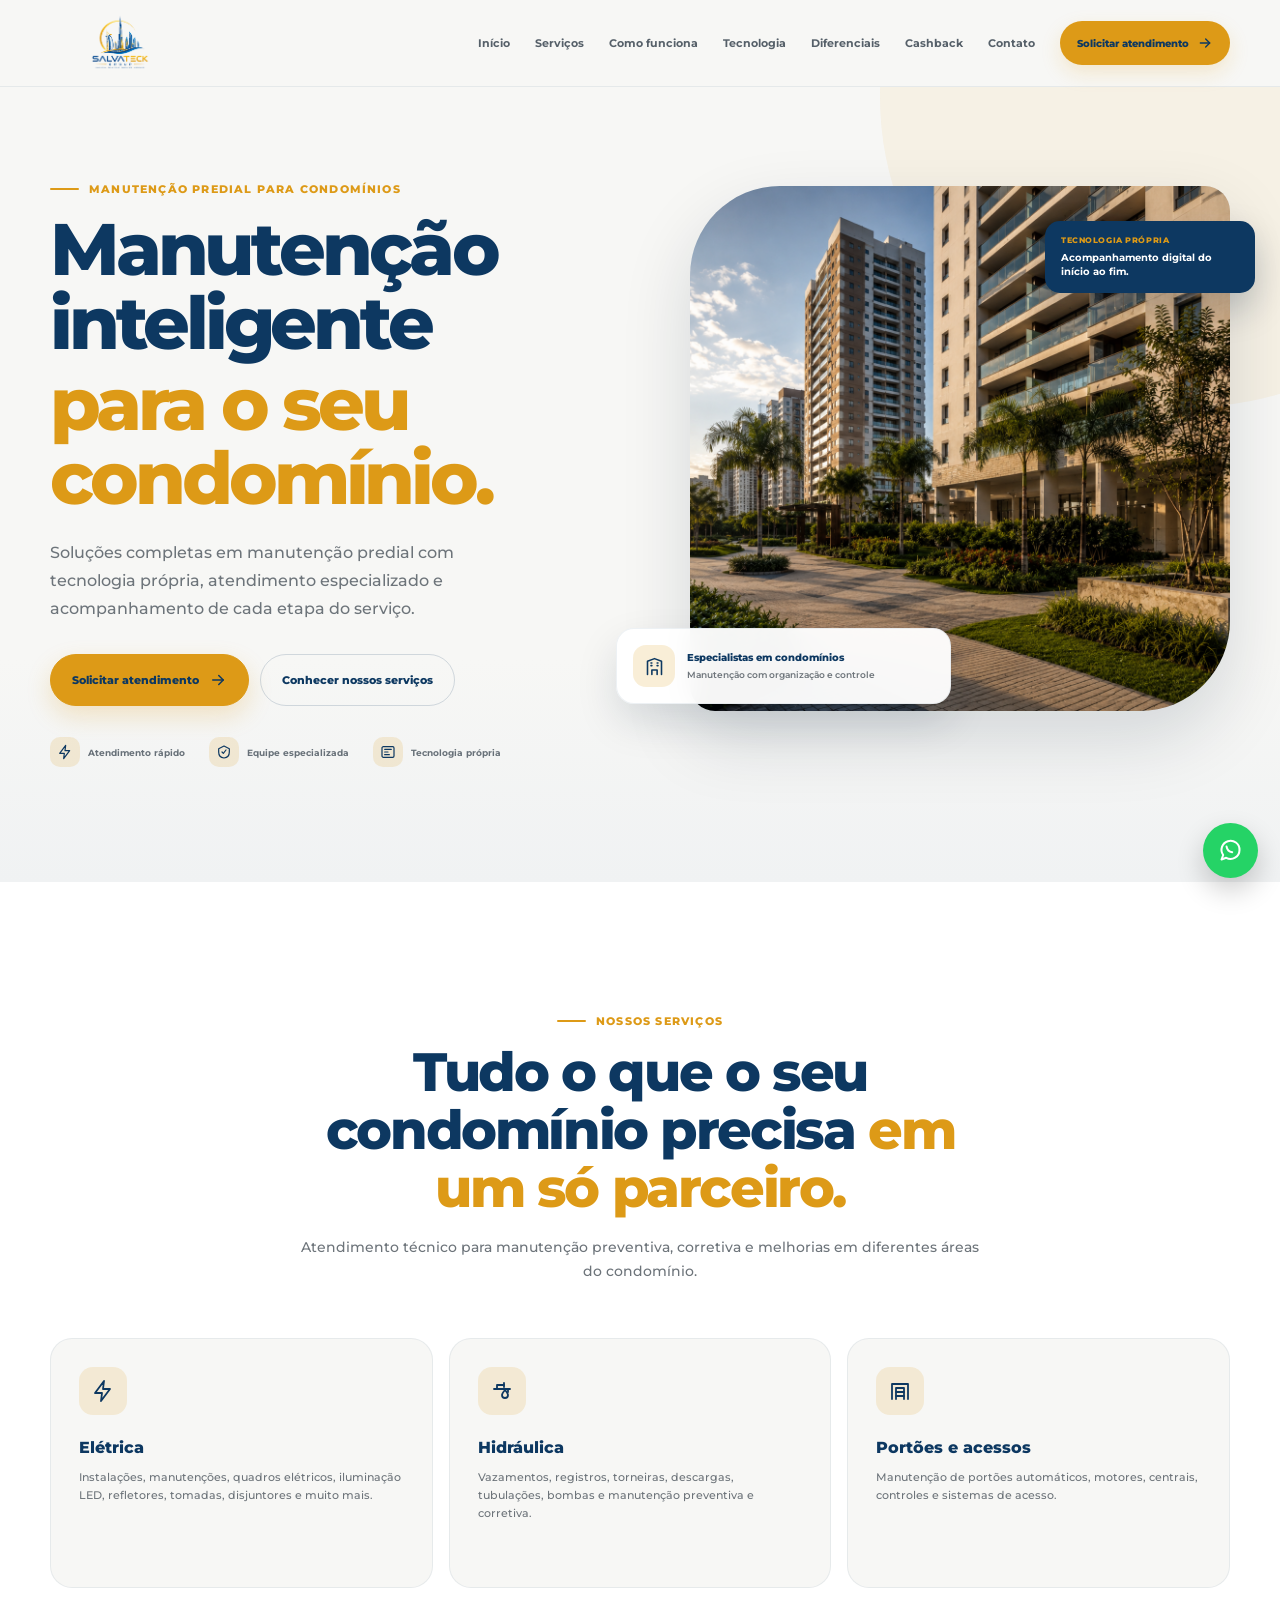
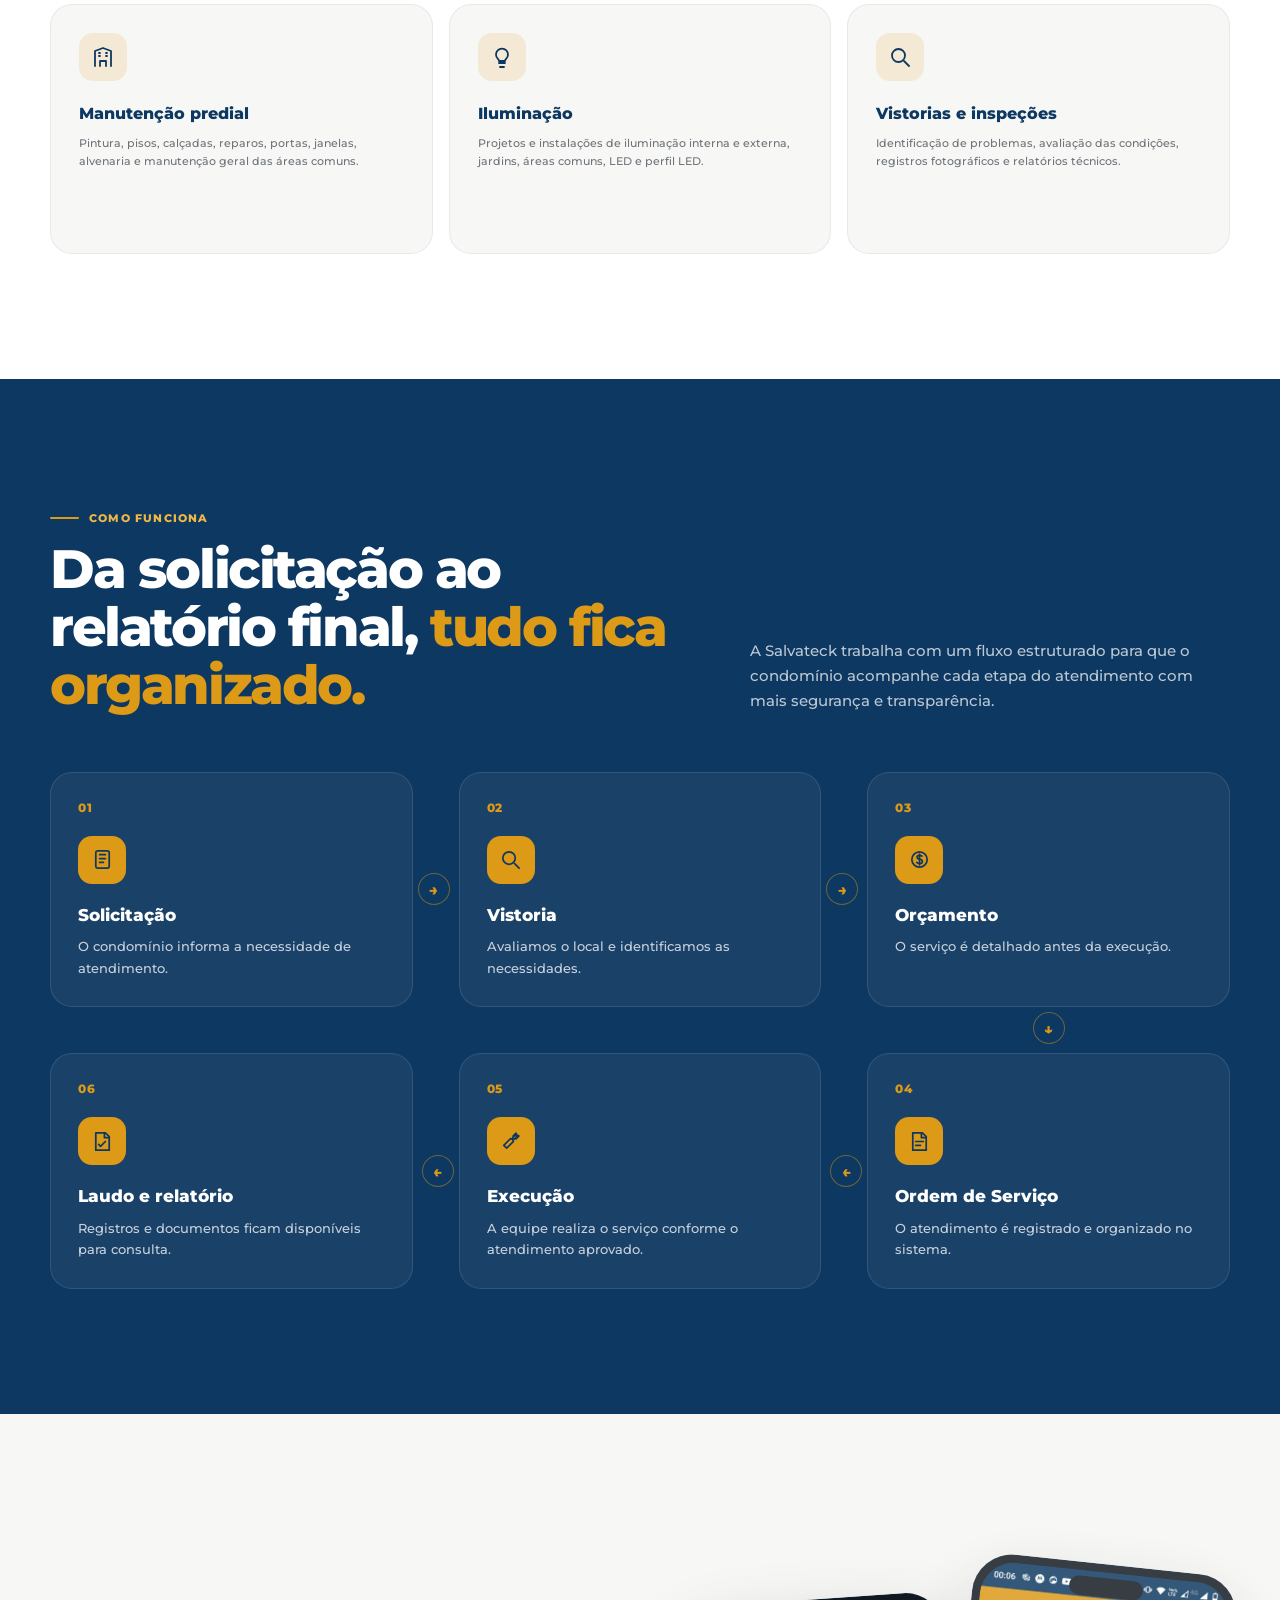
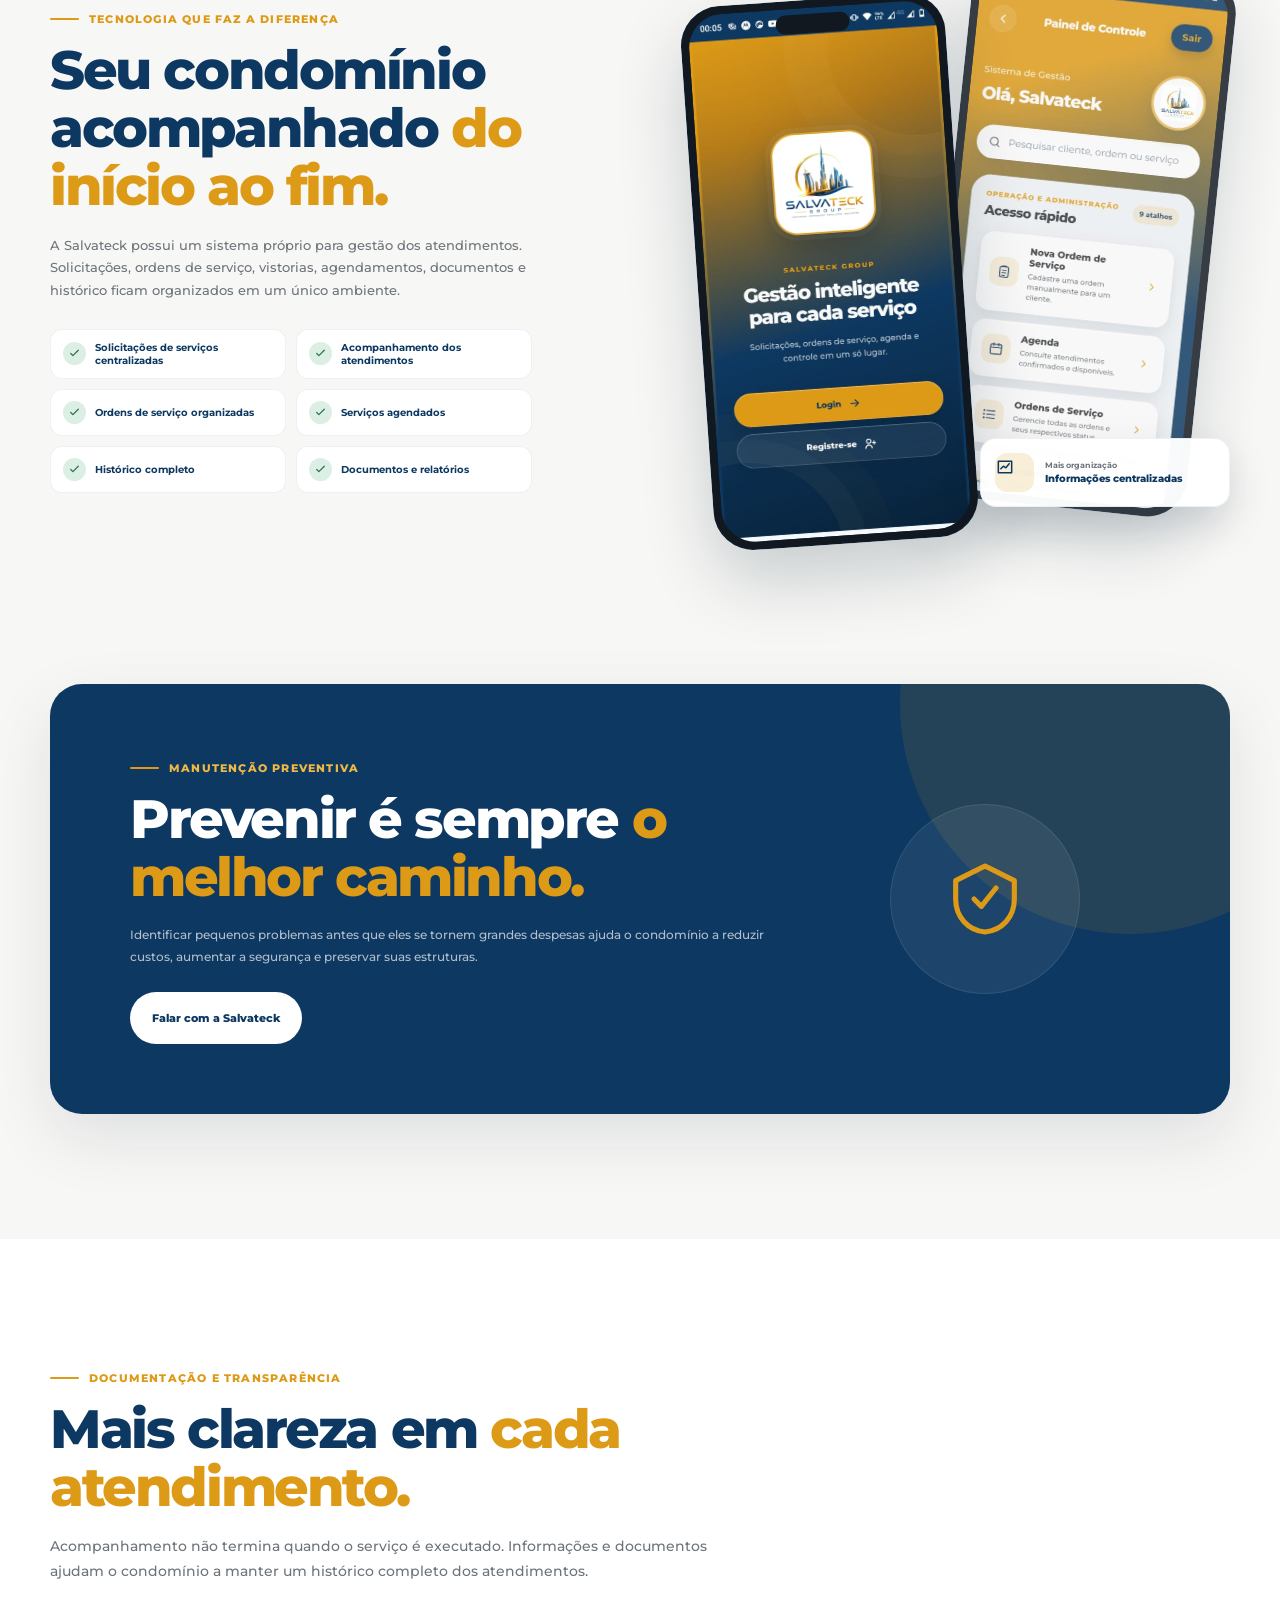
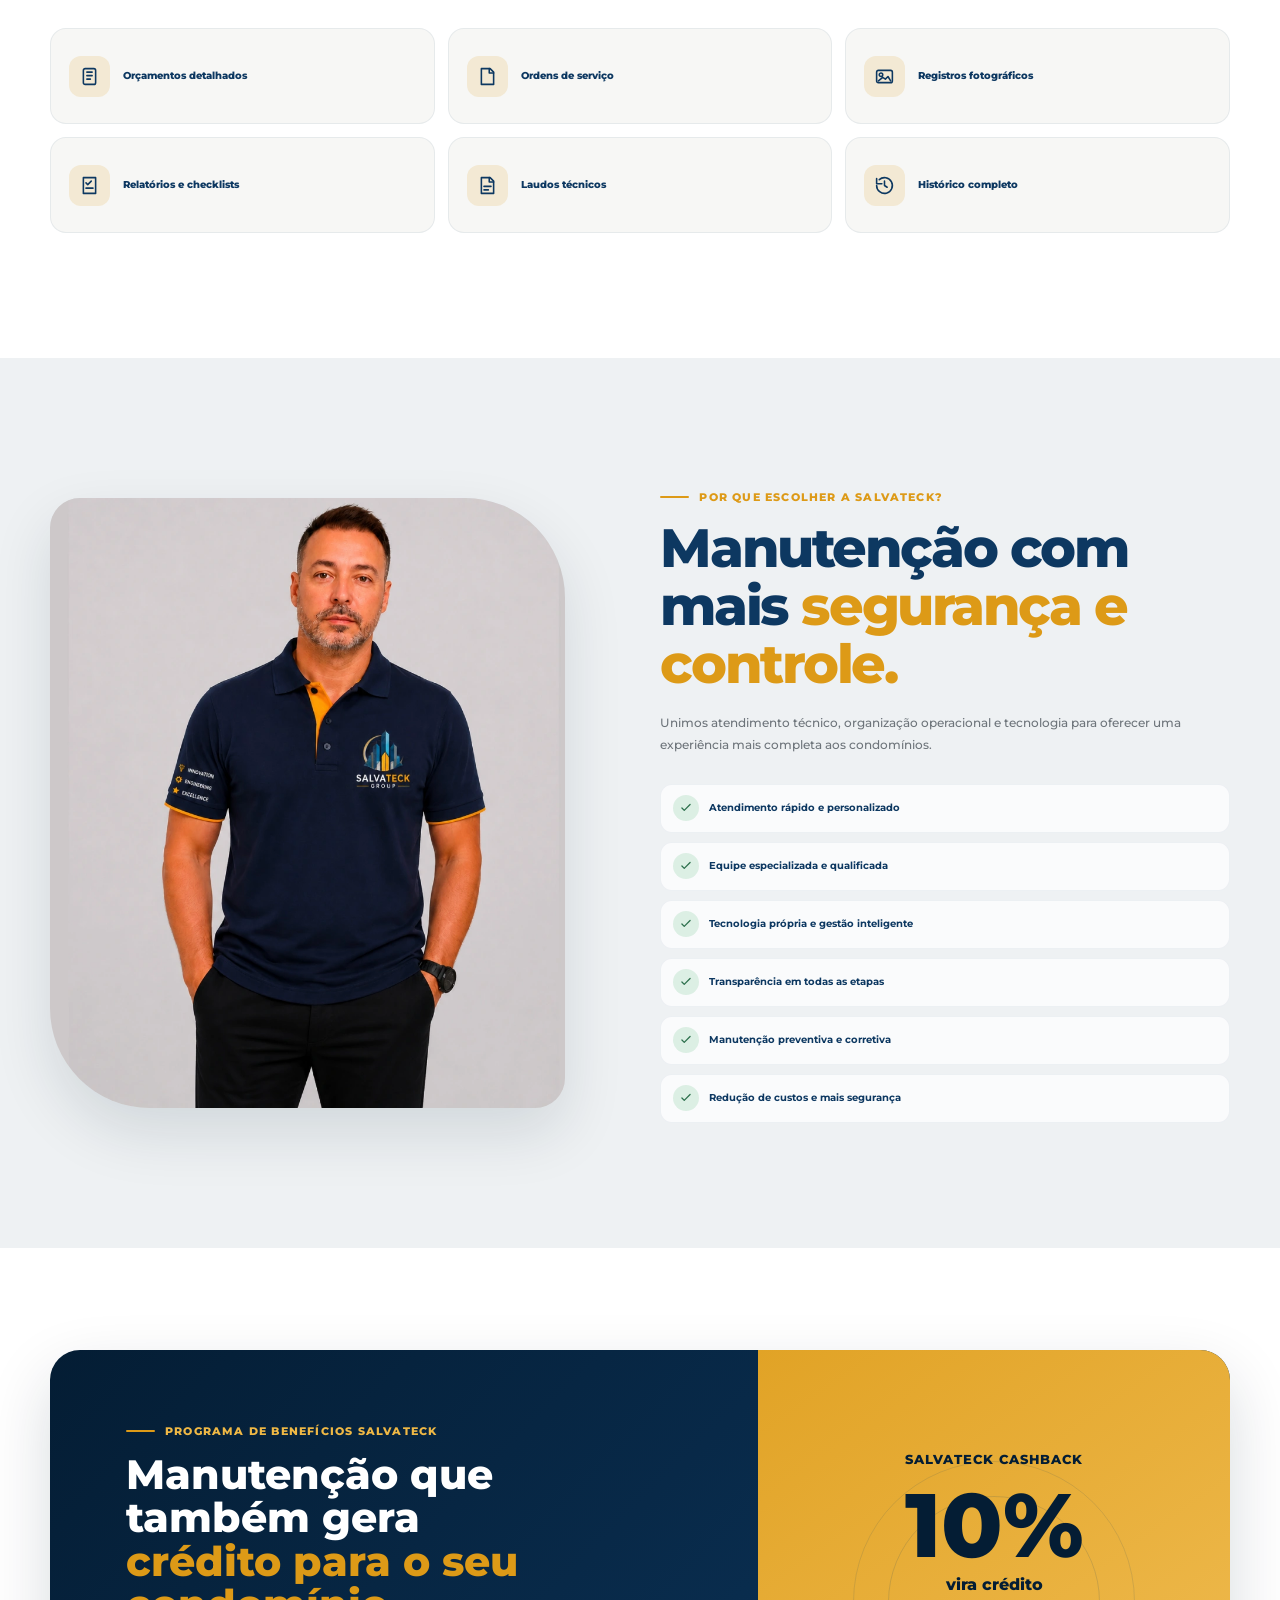
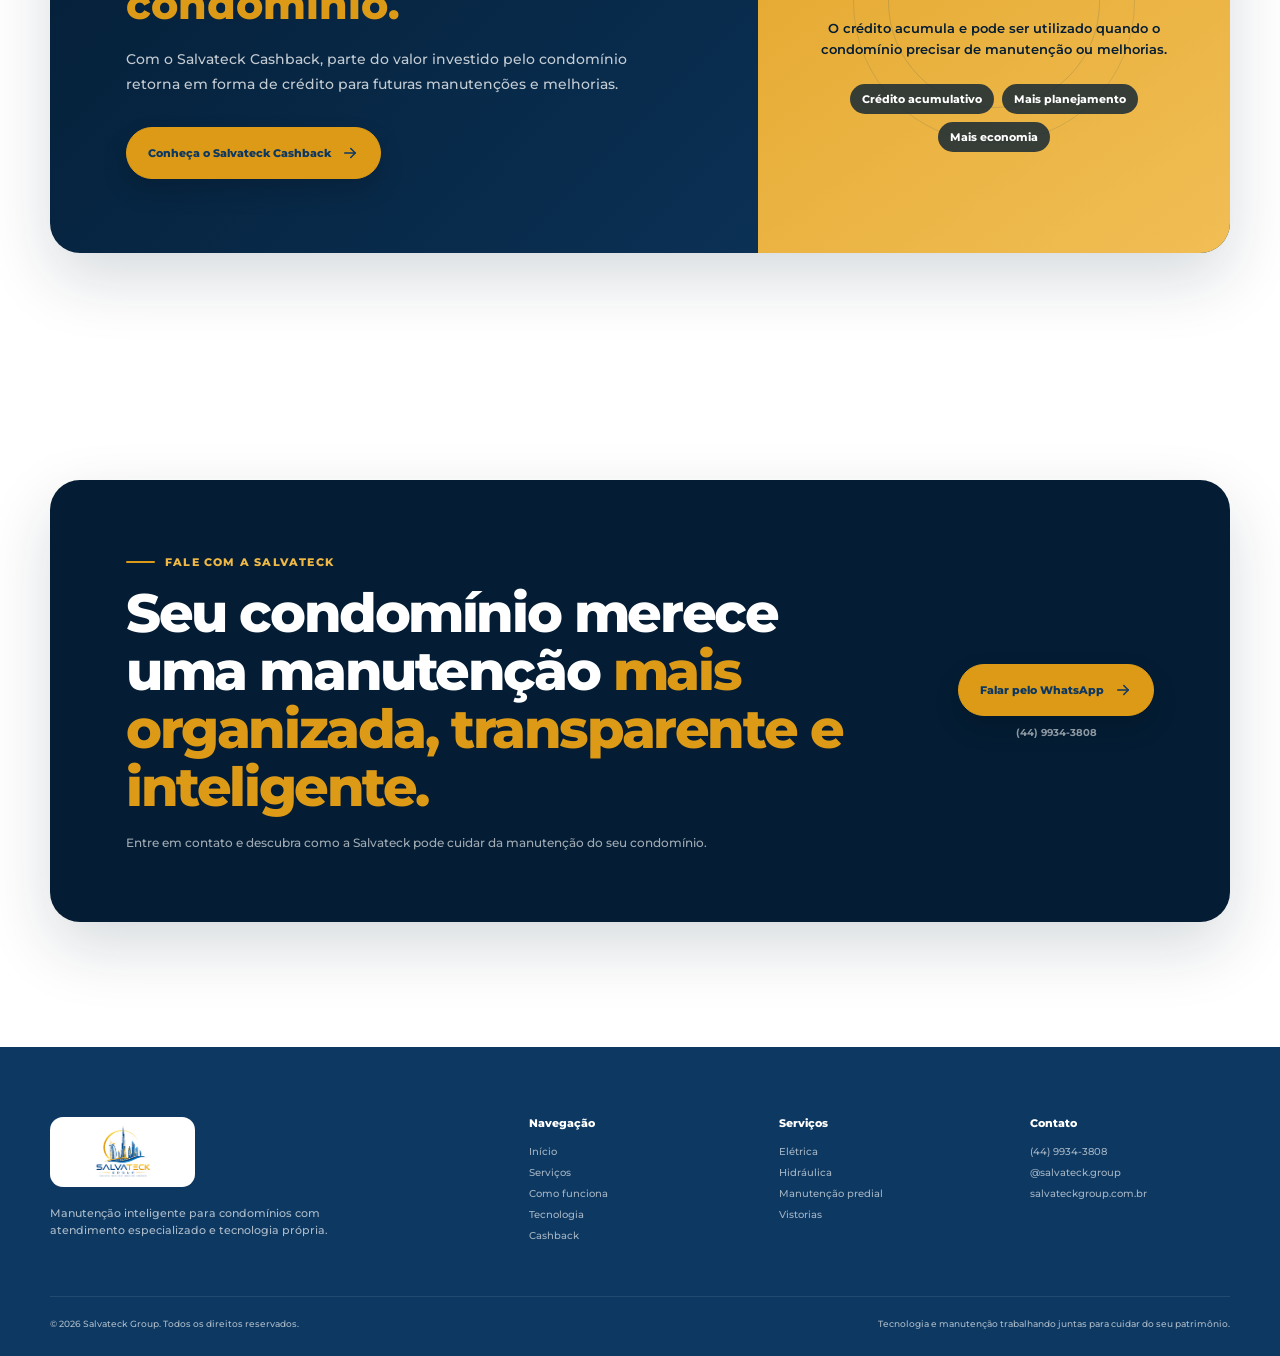
==== commit 37dfe98b: "feat: libera cashback na landing principal" ====
--- a/index.html
+++ b/index.html
@@ -21,19 +21,23 @@
 
   <meta name="description" content="Manutenção inteligente para condomínios. A Salvateck oferece soluções completas em manutenção predial com tecnologia própria, organização, transparência e acompanhamento de cada atendimento." />
 
+  <meta name="robots" content="index, follow" />
+
+  <link rel="canonical" href="https://salvateckgroup.com.br/" />
+
   <meta name="theme-color" content="#F7F7F5" />
 
   <!-- Open Graph -->
   <meta property="og:type" content="website" />
   <meta property="og:site_name" content="Salvateck Group" />
   <meta property="og:locale" content="pt_BR" />
-  <meta property="og:url" content="https://salvateck-site.vercel.app/" />
+  <meta property="og:url" content="https://salvateckgroup.com.br/" />
 
   <meta property="og:title" content="Salvateck | Manutenção Inteligente para Condomínios" />
 
   <meta property="og:description" content="Soluções completas em manutenção predial com tecnologia própria, organização, segurança e transparência para o seu condomínio." />
 
-  <meta property="og:image" content="https://salvateck-site.vercel.app/assets/images/compartilhamento-salvateck.png" />
+  <meta property="og:image" content="https://salvateckgroup.com.br/assets/images/compartilhamento-salvateck.png" />
 
   <meta property="og:image:type" content="image/png" />
   <meta property="og:image:alt" content="Salvateck - Manutenção inteligente para condomínios" />
@@ -45,7 +49,7 @@
 
   <meta name="twitter:description" content="Soluções completas em manutenção predial com tecnologia própria para condomínios." />
 
-  <meta name="twitter:image" content="https://salvateck-site.vercel.app/assets/images/compartilhamento-salvateck.png" />
+  <meta name="twitter:image" content="https://salvateckgroup.com.br/assets/images/compartilhamento-salvateck.png" />
 
   <title>
     Salvateck | Manutenção Inteligente para Condomínios
@@ -102,7 +106,7 @@
           Diferenciais
         </a>
 
-        <a href="cashback.html" hidden aria-hidden="true">
+        <a href="cashback.html">
           Cashback
         </a>
 
@@ -1177,7 +1181,7 @@
          SALVATECK CASHBACK
     ====================================================== -->
 
-    <section class="cashback-promo" hidden>
+    <section class="cashback-promo">
 
       <div class="section-container">
 
@@ -1364,6 +1368,10 @@
             Tecnologia
           </a>
 
+          <a href="cashback.html">
+            Cashback
+          </a>
+
         </div>
 
         <div class="site-footer__column">
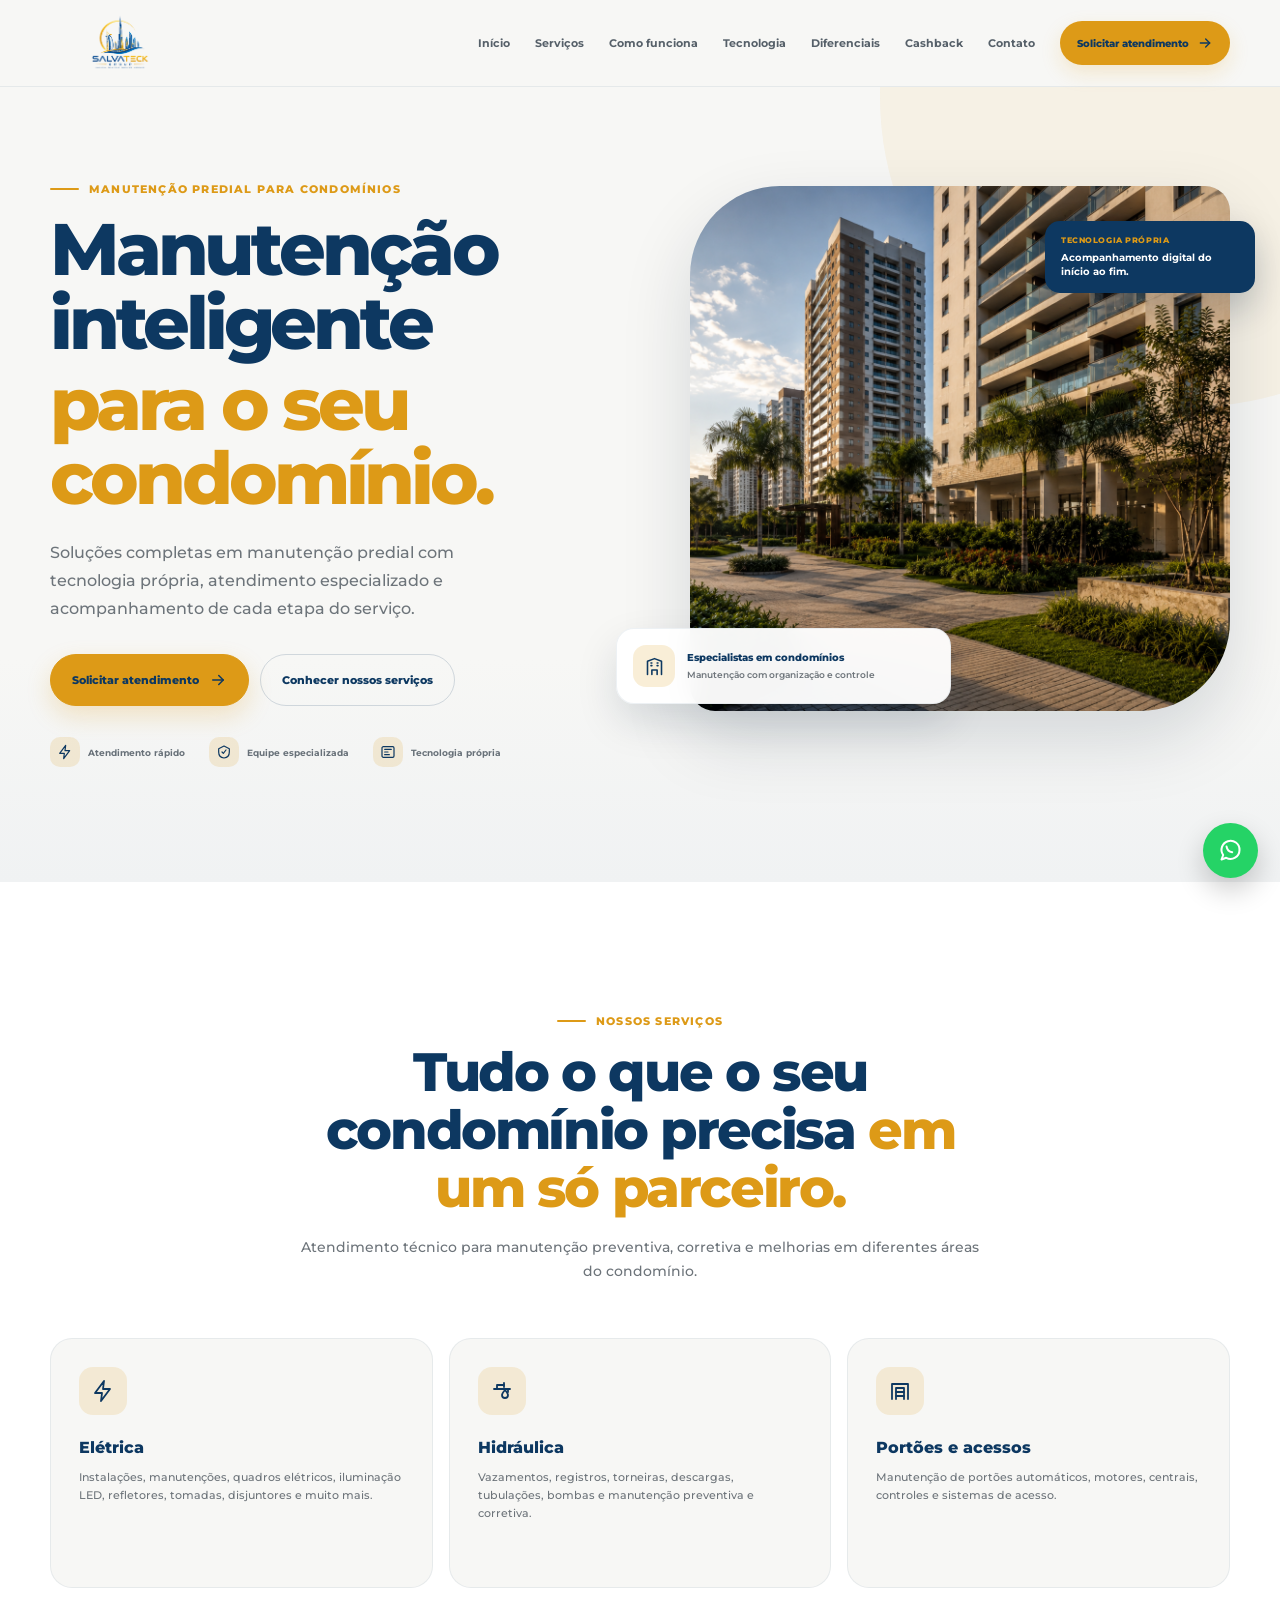
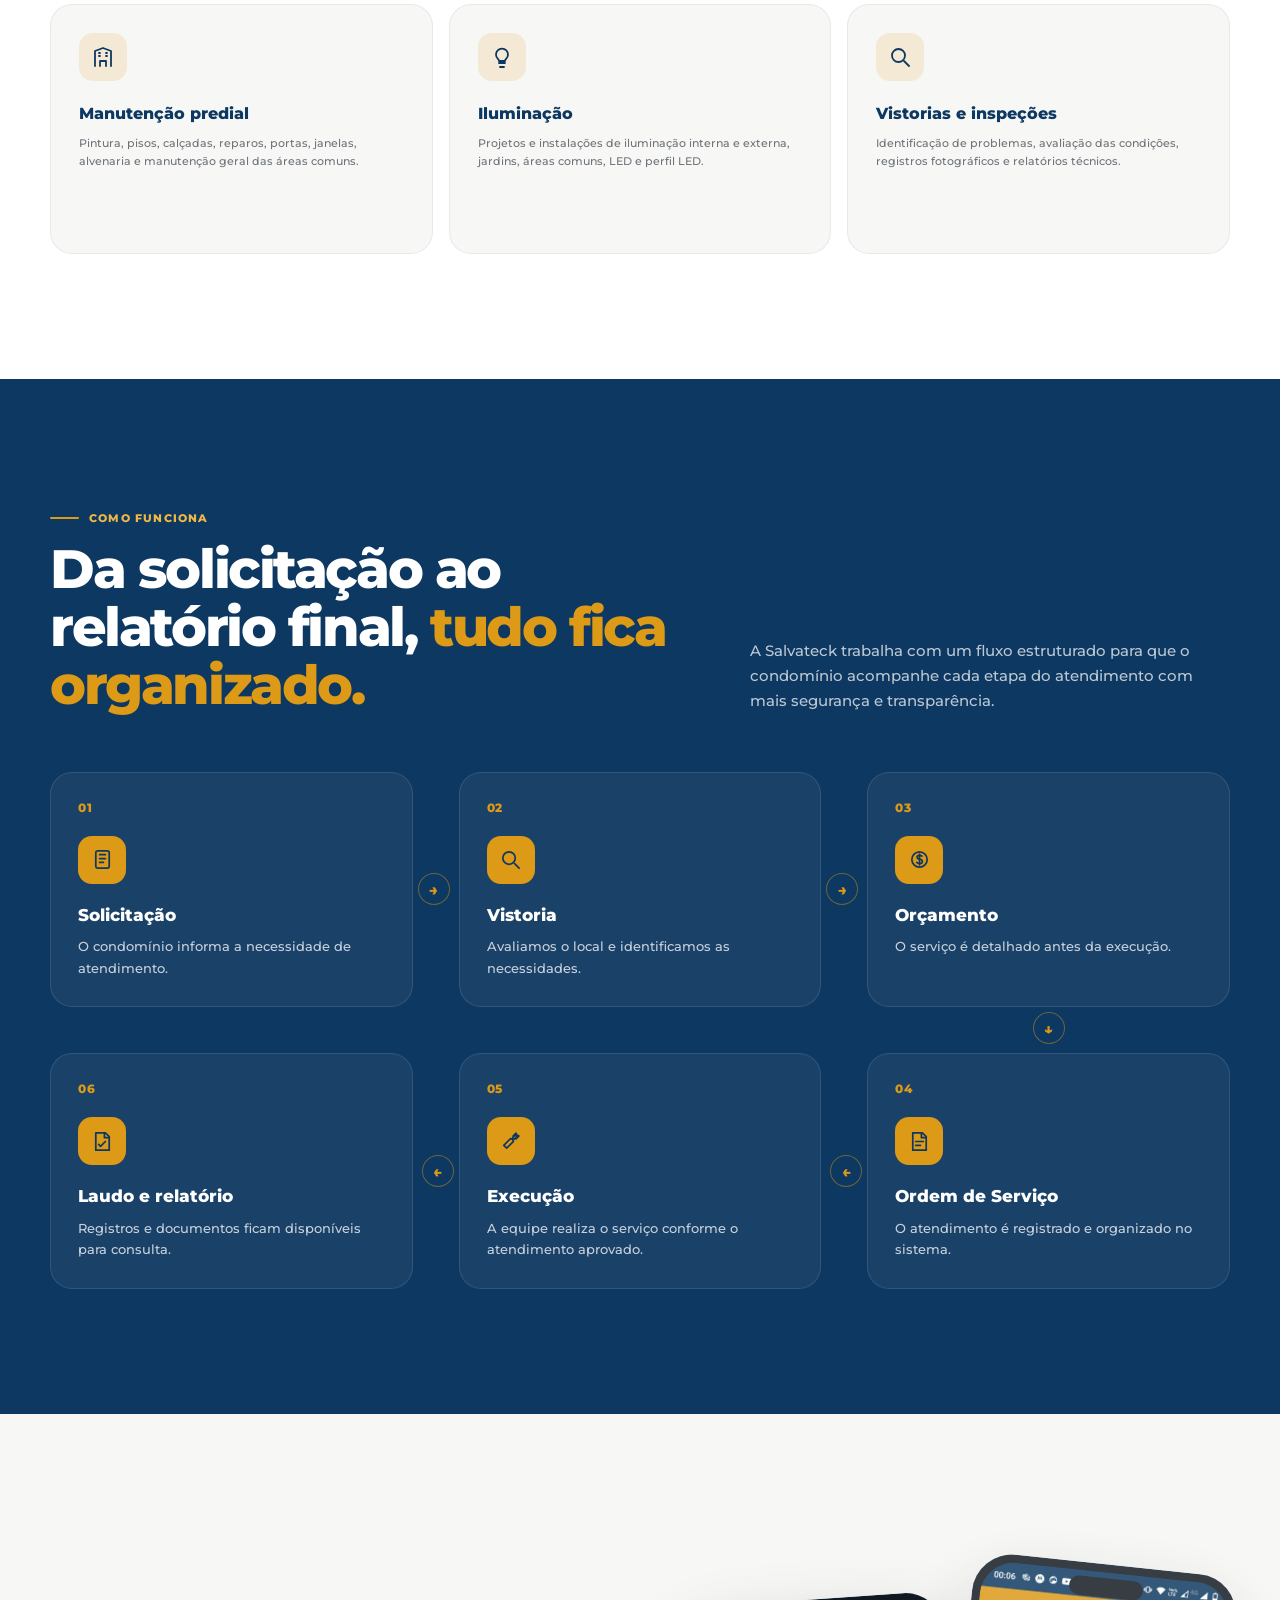
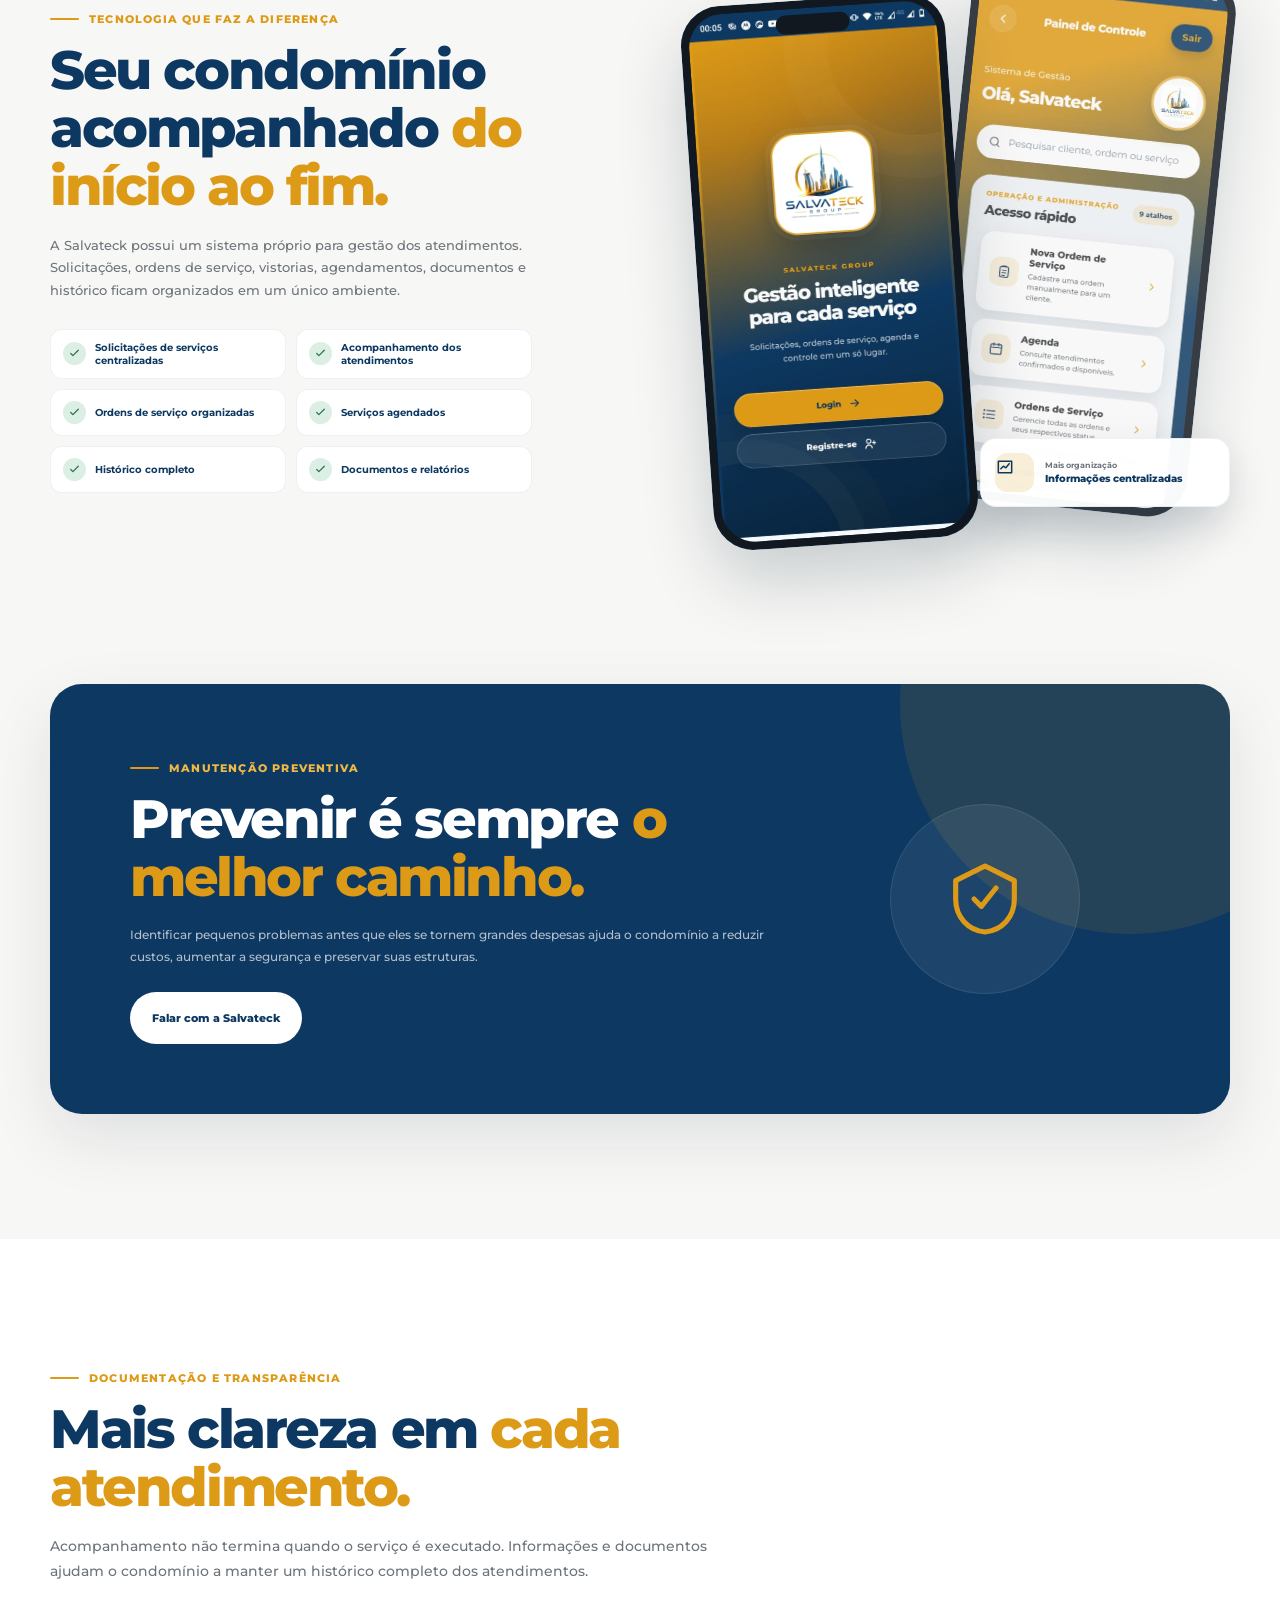
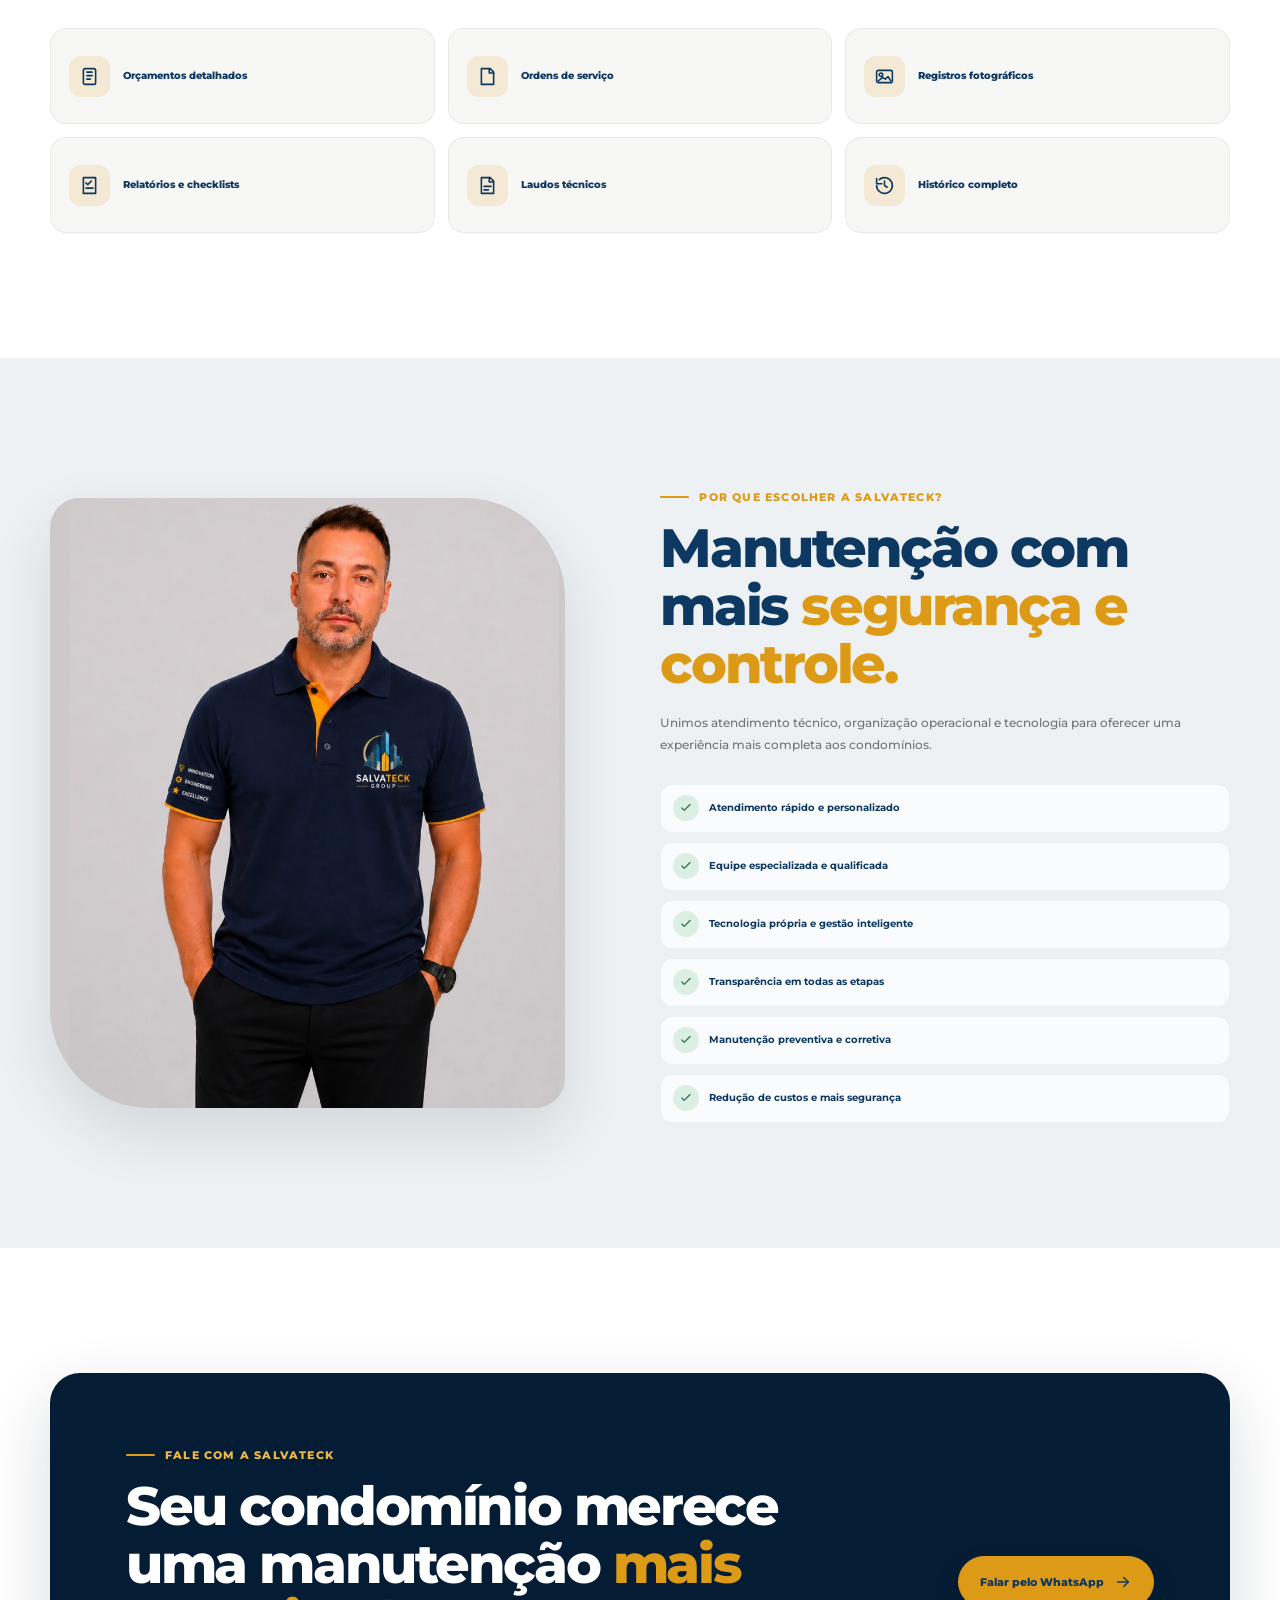
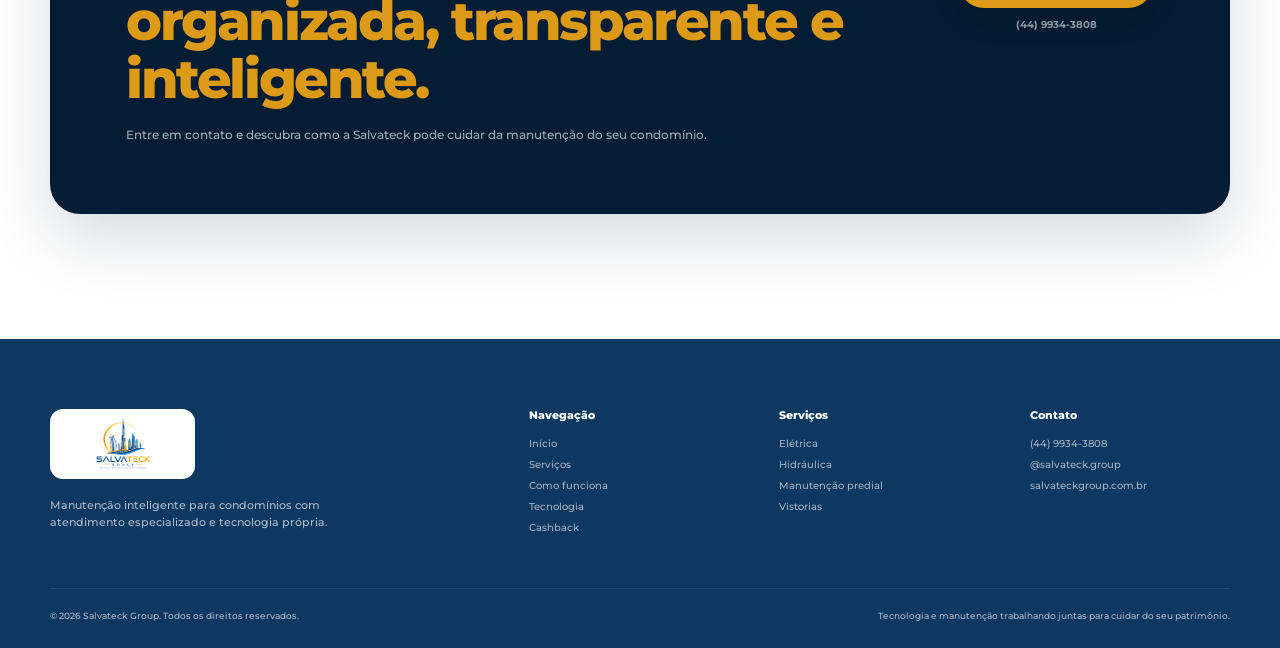
==== commit 3ce0c01e: "feat: exibe Cashback no menu e rodapé da landing" ====
--- a/index.html
+++ b/index.html
@@ -1181,7 +1181,7 @@
          SALVATECK CASHBACK
     ====================================================== -->
 
-    <section class="cashback-promo">
+    <section class="cashback-promo" hidden>
 
       <div class="section-container">
 
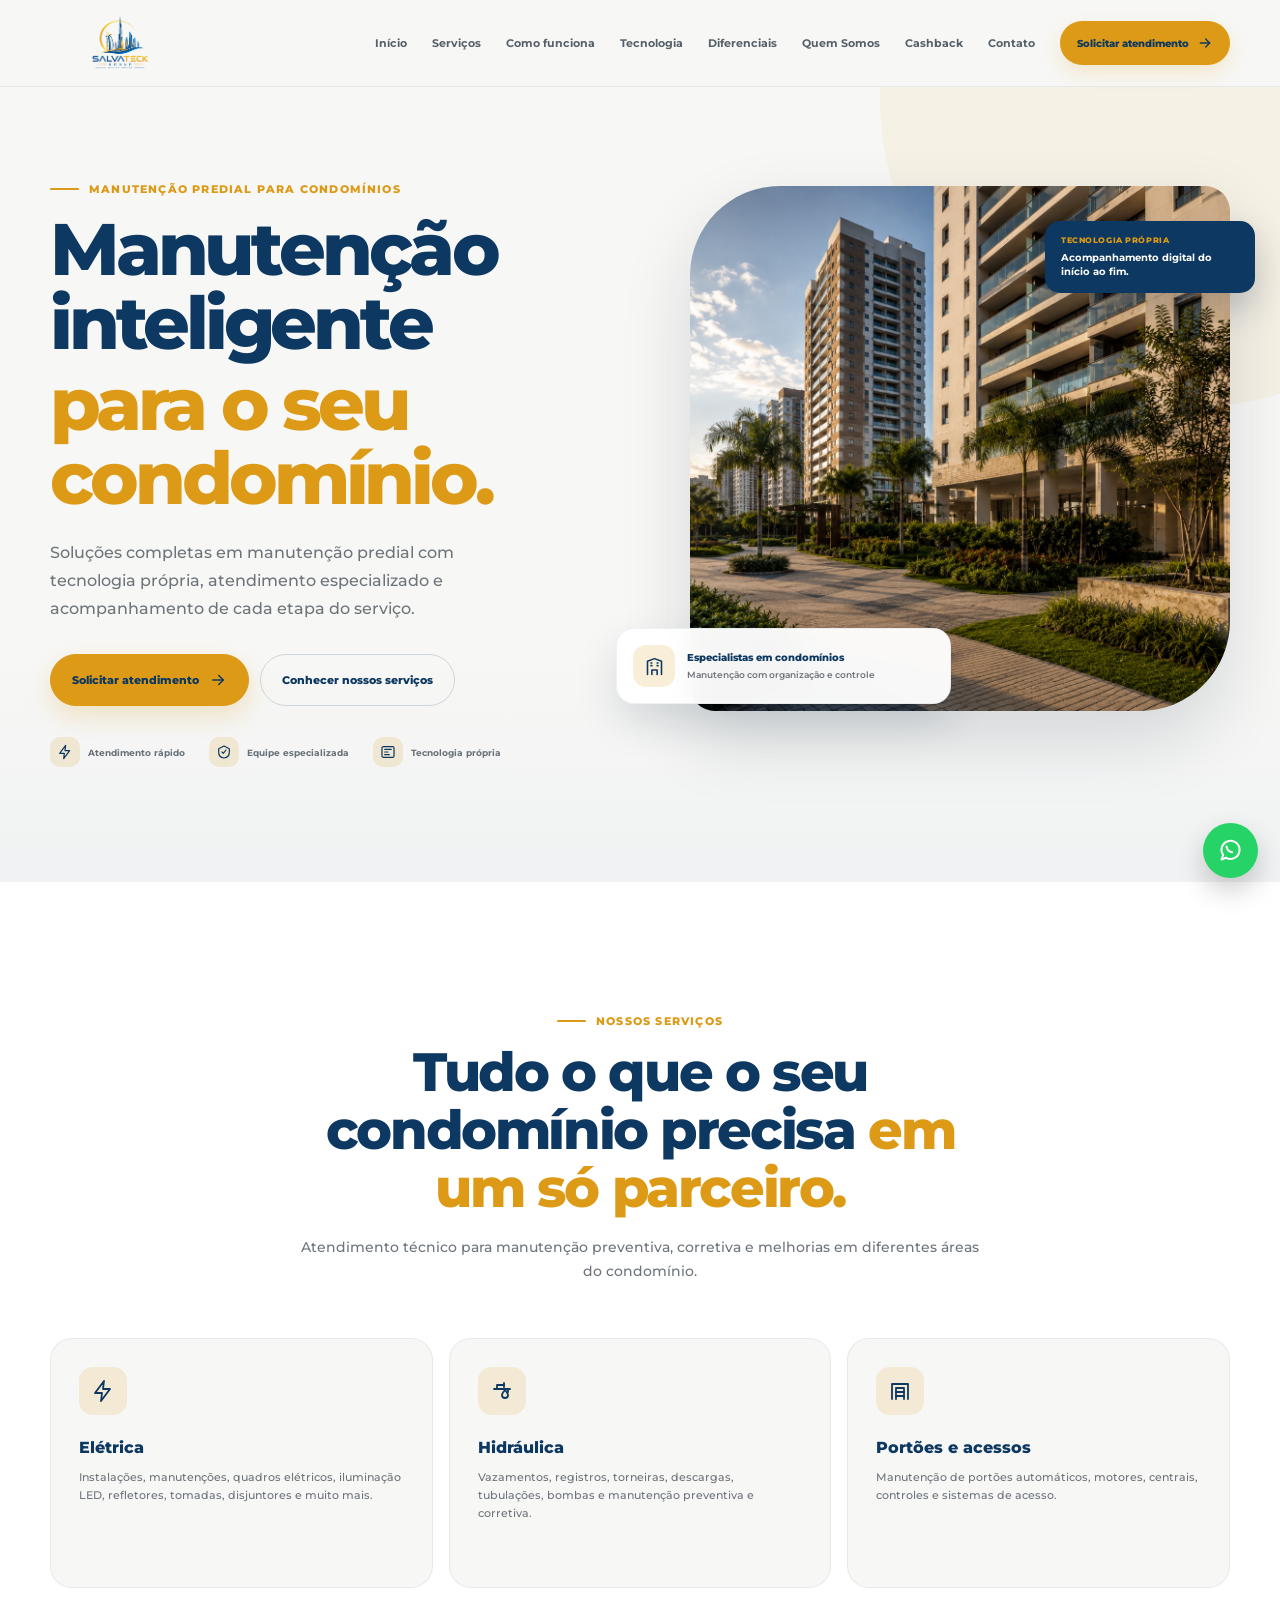
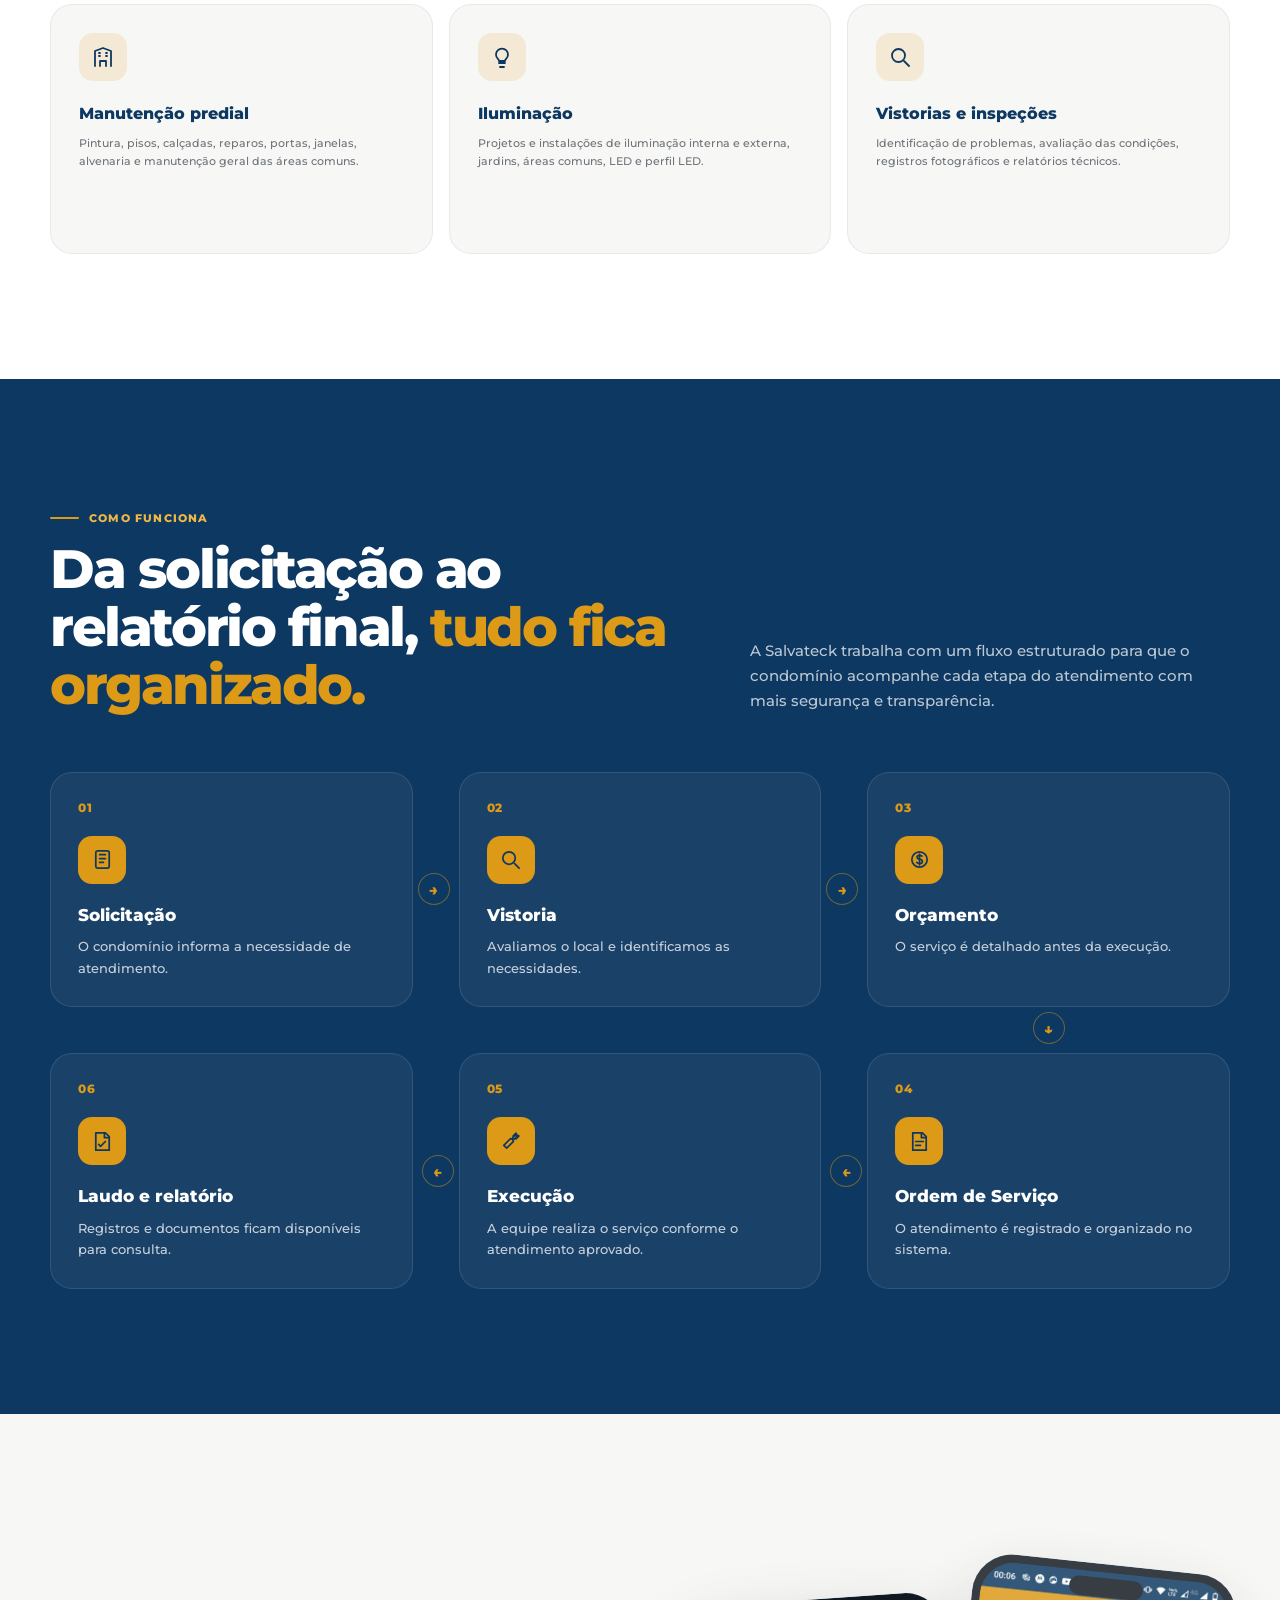
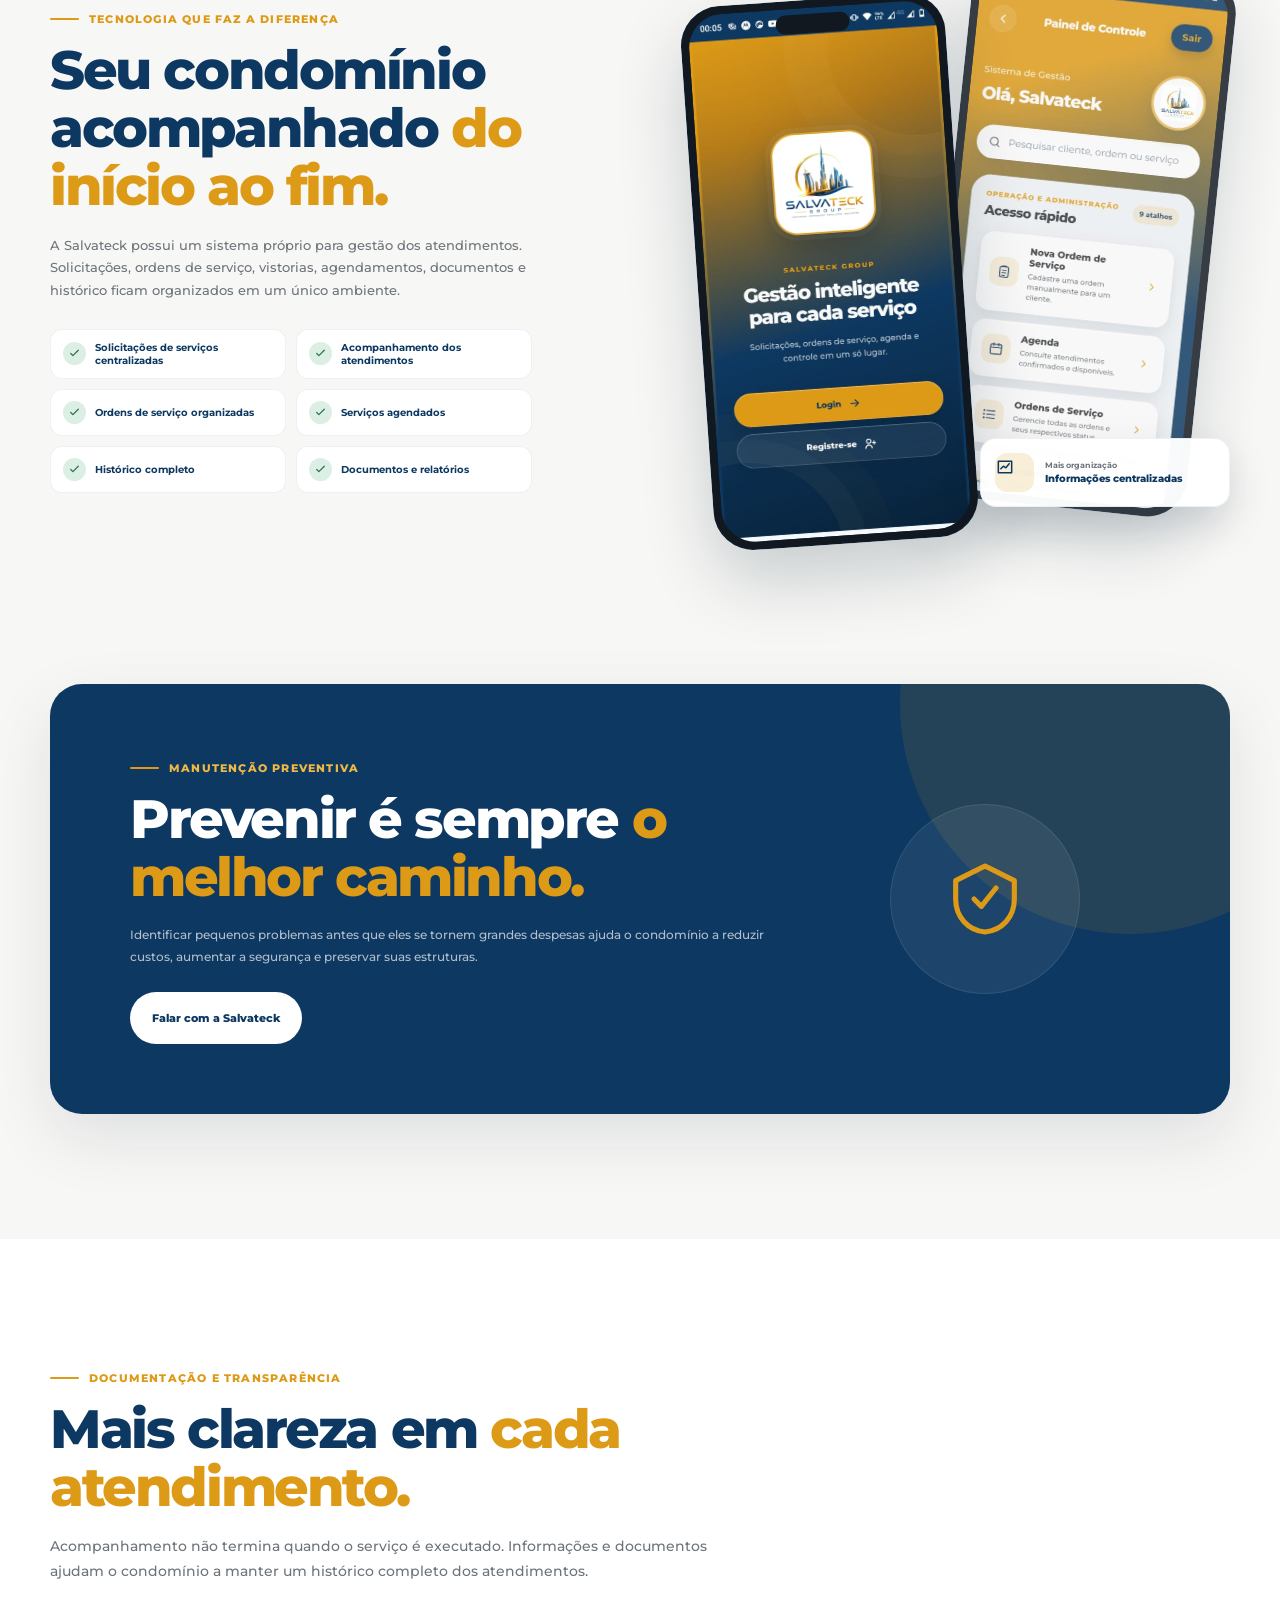
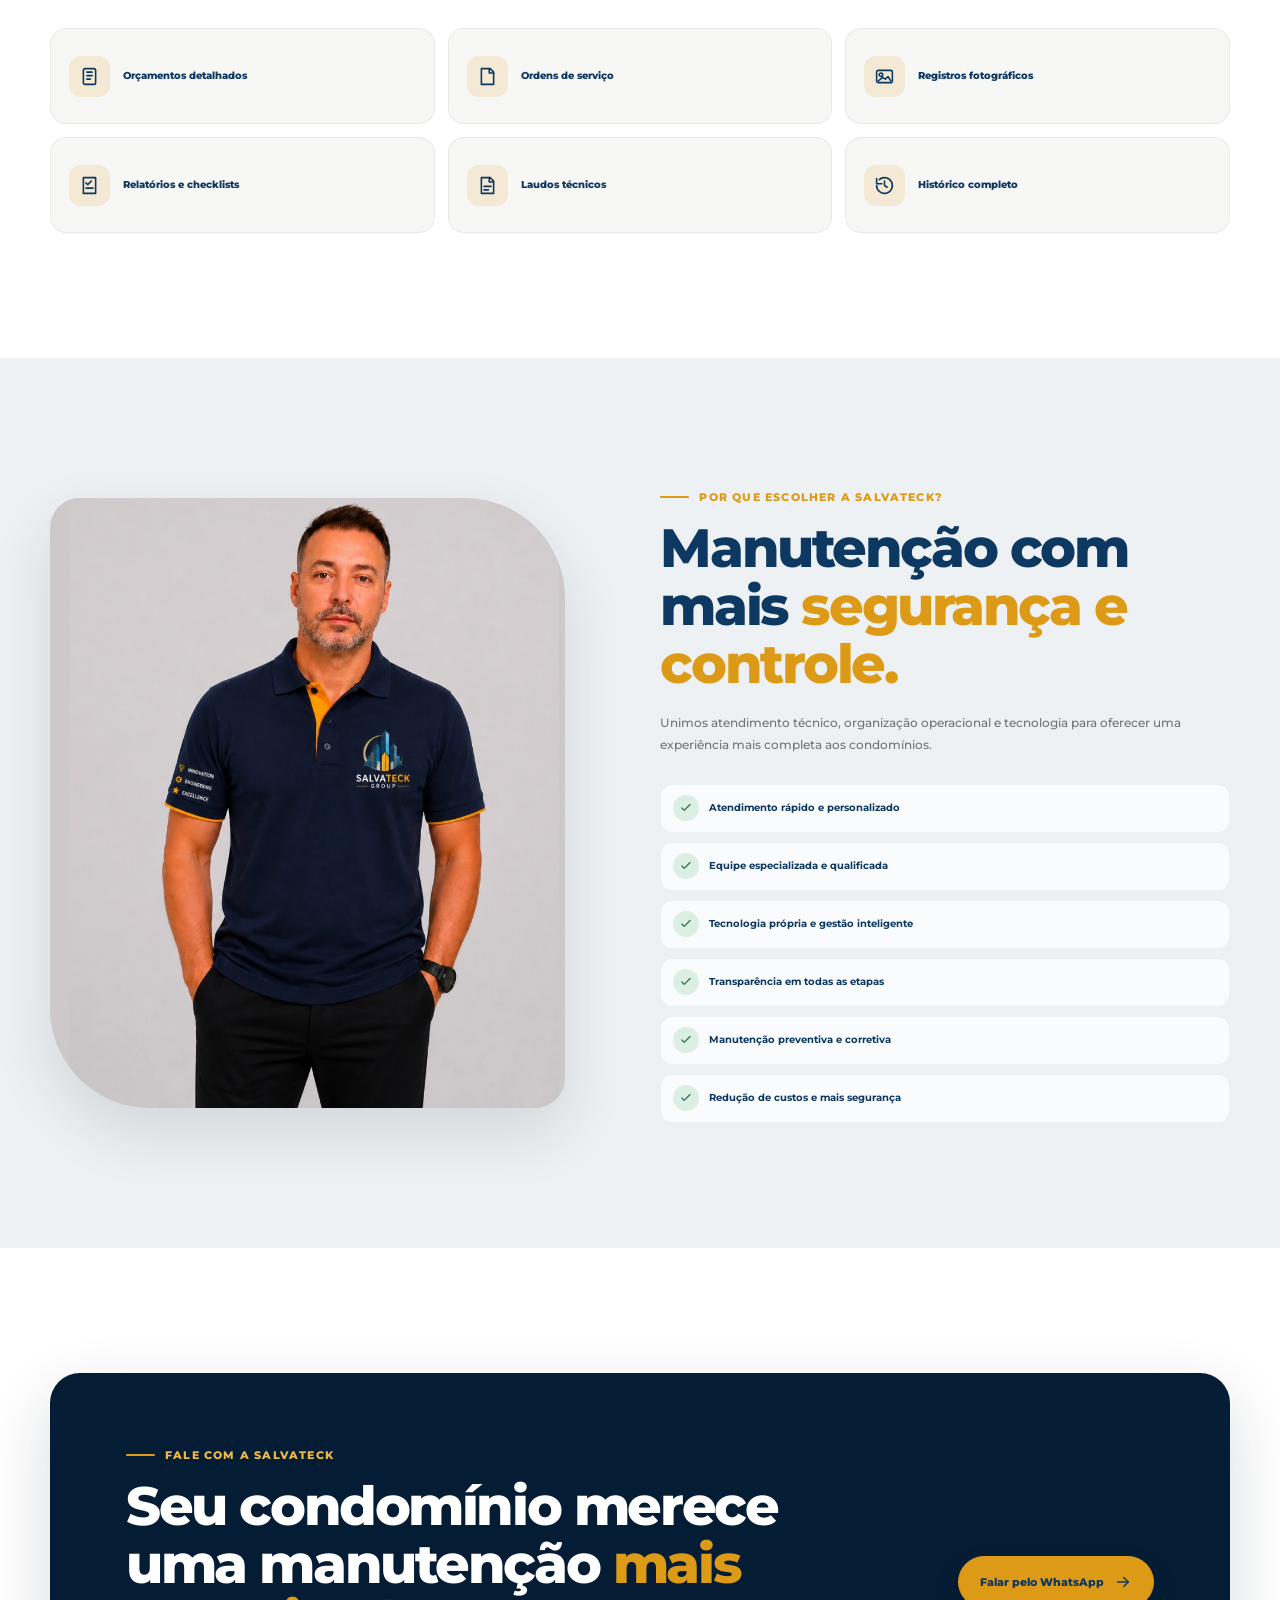
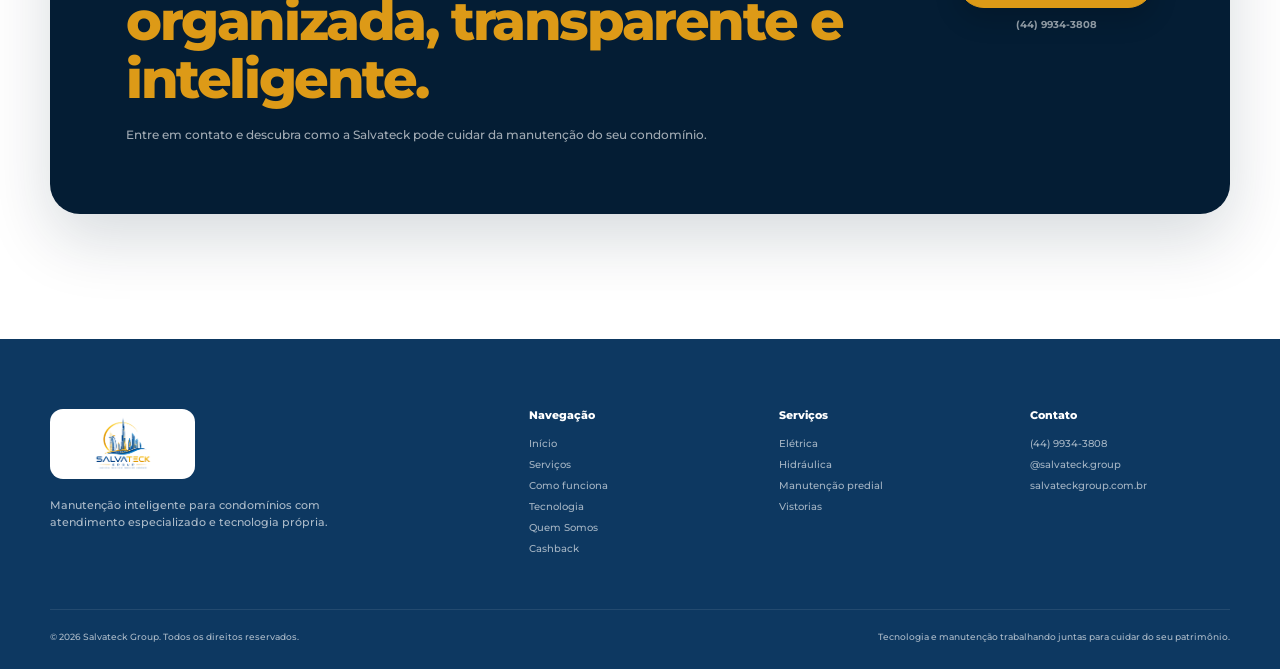
==== commit 82b9c7ea: "feat: inclui Quem Somos no menu e rodapé da landing" ====
--- a/index.html
+++ b/index.html
@@ -106,6 +106,10 @@
           Diferenciais
         </a>
 
+        <a href="quem-somos.html">
+          Quem Somos
+        </a>
+
         <a href="cashback.html">
           Cashback
         </a>
@@ -1368,6 +1372,10 @@
             Tecnologia
           </a>
 
+          <a href="quem-somos.html">
+            Quem Somos
+          </a>
+
           <a href="cashback.html">
             Cashback
           </a>
